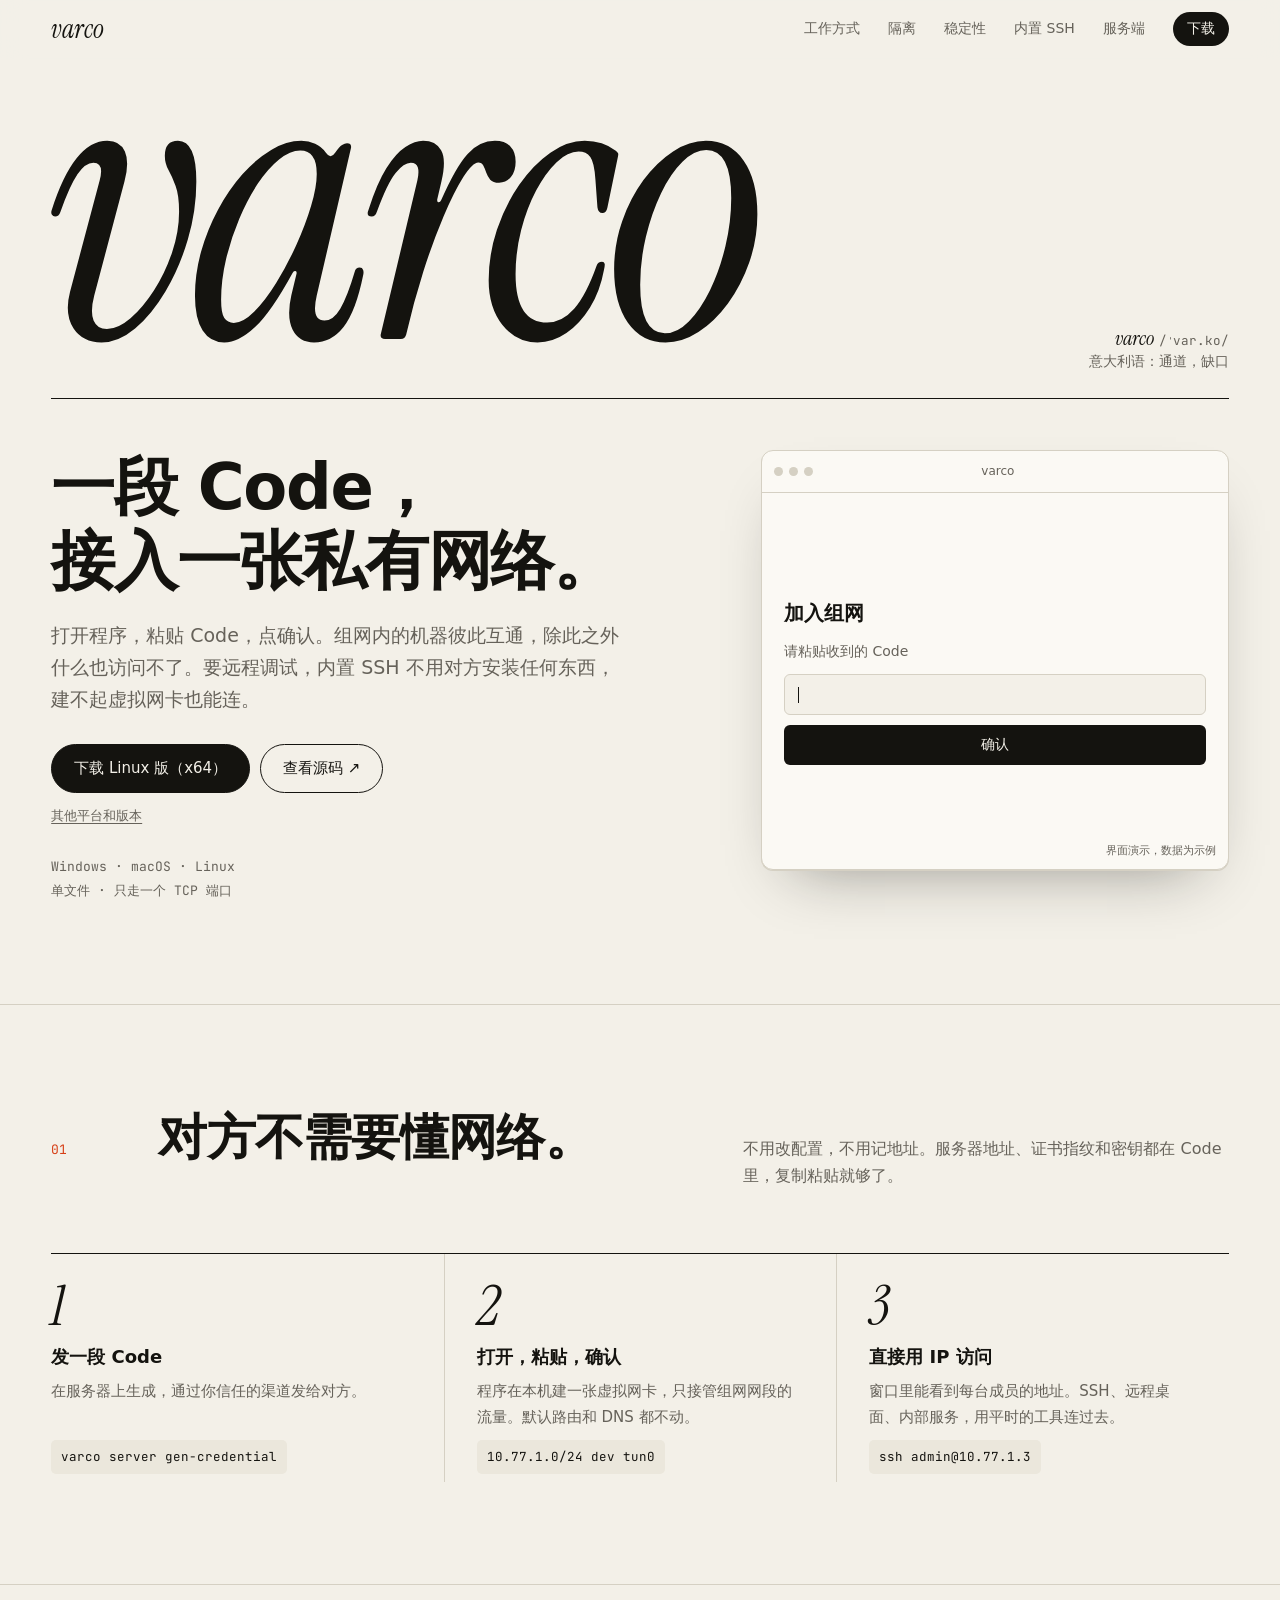
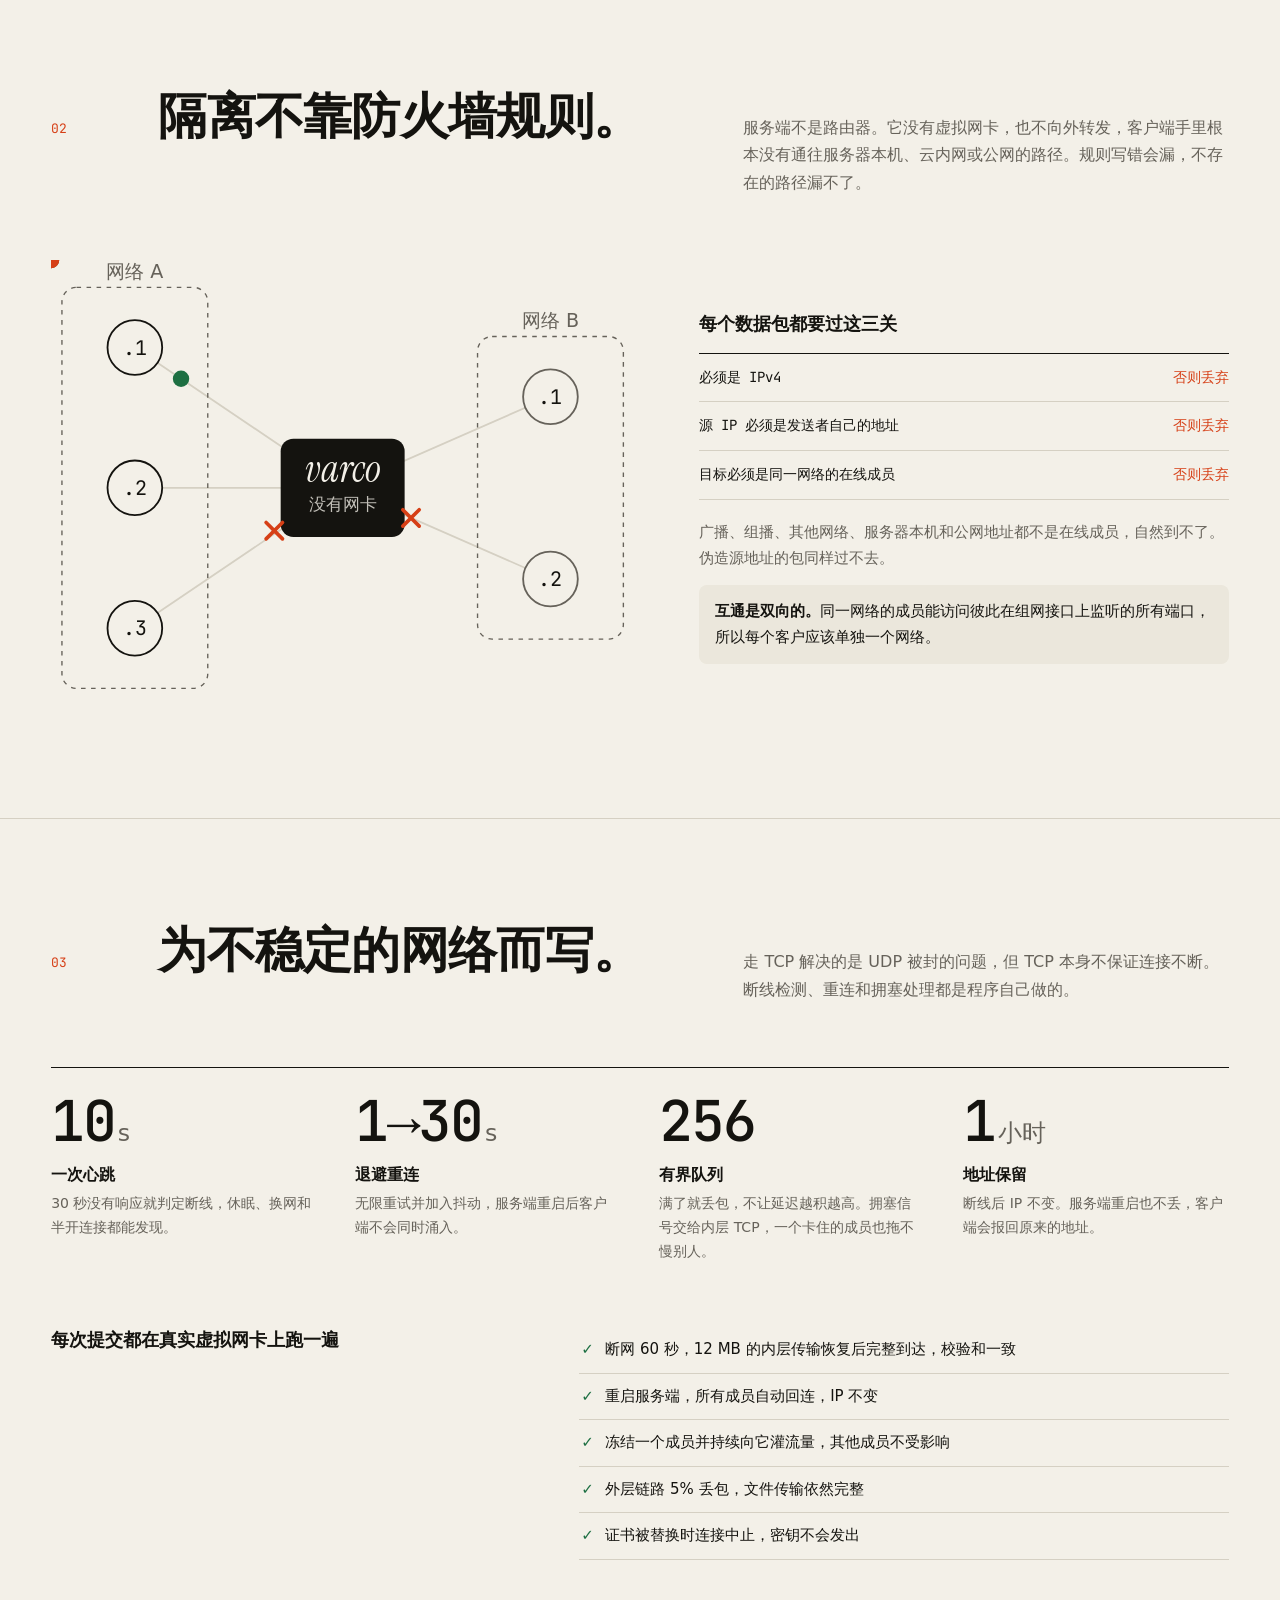
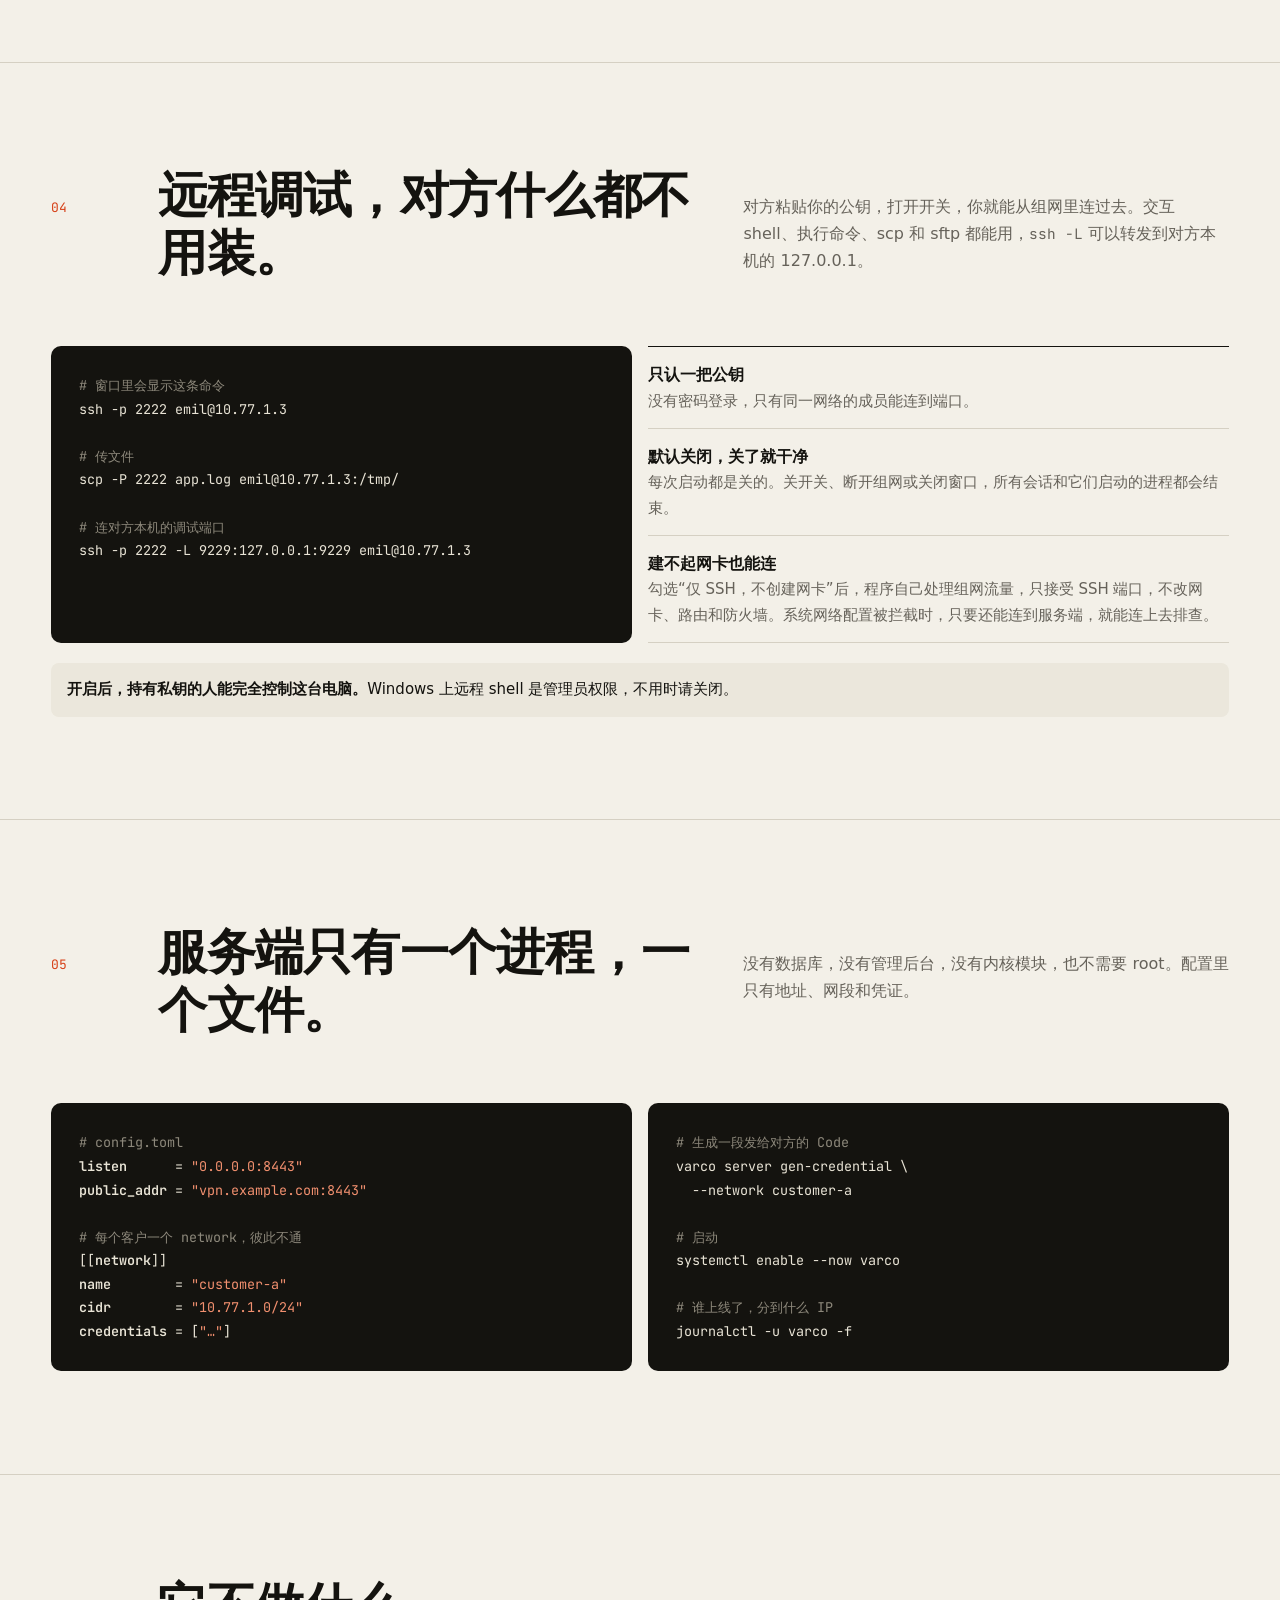
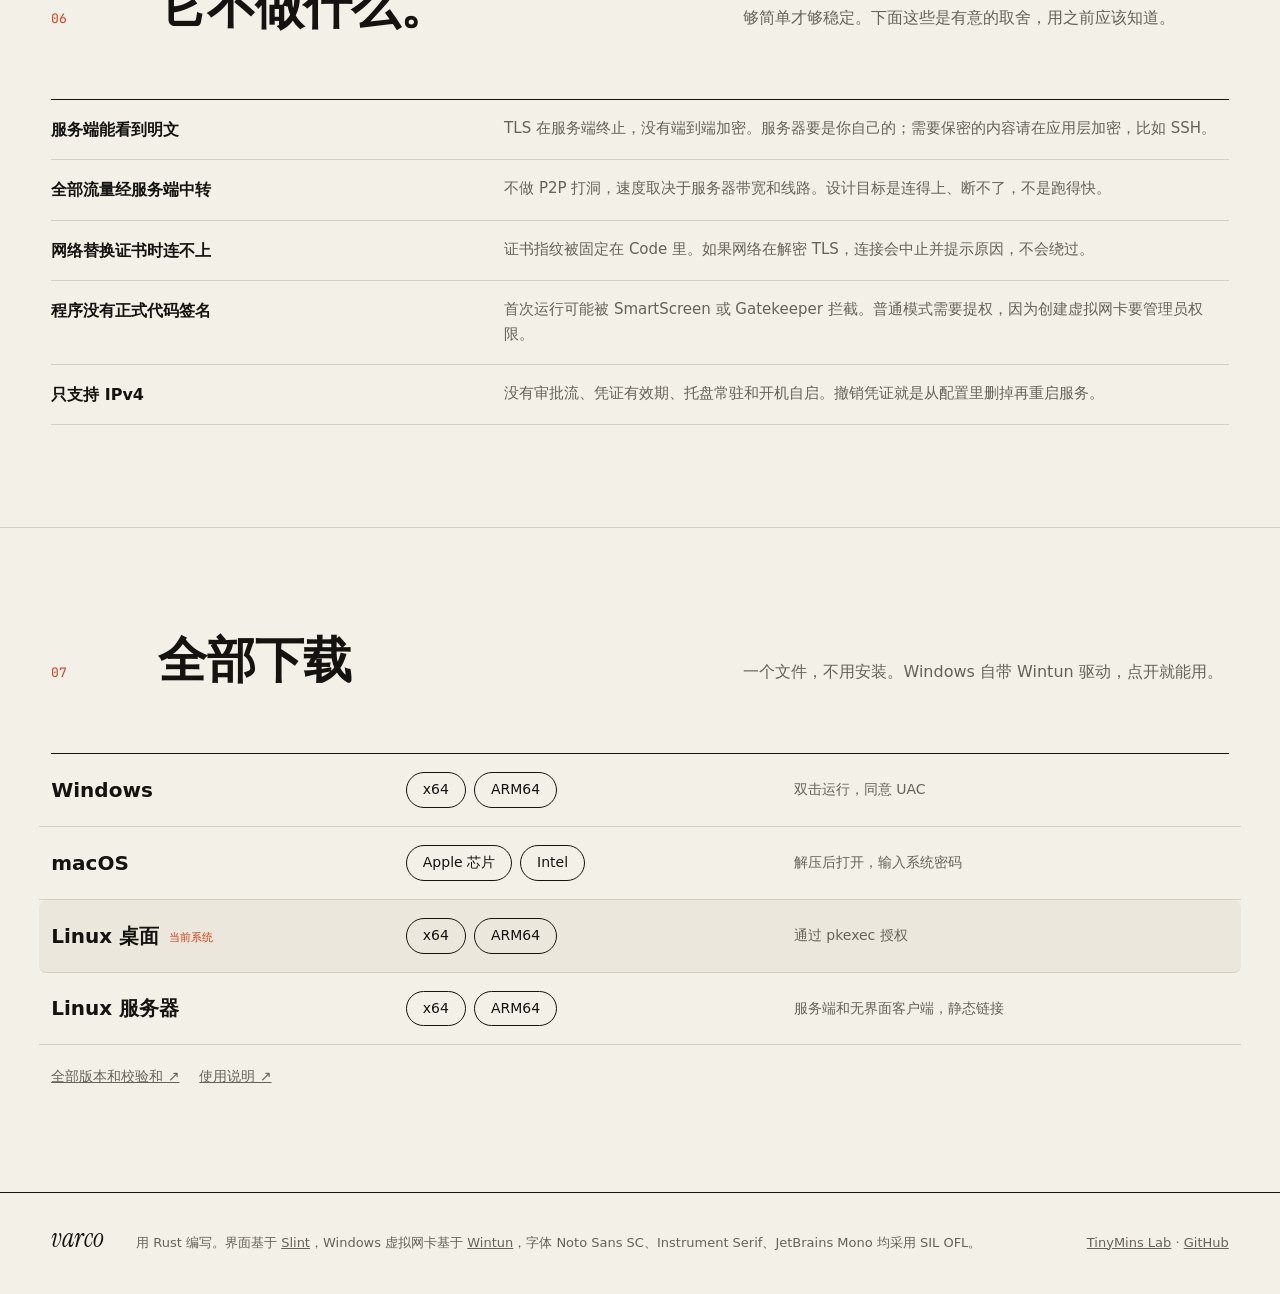
==== site/index.html @ 8c8bec5b "Download the right build directly from the website Download buttons now fetch the build for the visi" ====
<!doctype html>
<html lang="zh-CN">
<head>
<meta charset="utf-8">
<meta name="viewport" content="width=device-width, initial-scale=1">
<title>varco — 一段 Code，接入一张私有网络</title>
<meta name="description" content="跨平台 TCP 组网工具。打开程序，粘贴 Code，点确认。组网内的机器彼此互通，除此之外什么也访问不了。内置 SSH 远程调试，建不起虚拟网卡也能连。">
<link rel="canonical" href="https://lab.vmins.com/varco/">
<meta name="theme-color" content="#f3f0e8" media="(prefers-color-scheme: light)">
<meta name="theme-color" content="#11100d" media="(prefers-color-scheme: dark)">
<meta property="og:type" content="website">
<meta property="og:site_name" content="varco">
<meta property="og:title" content="varco — 一段 Code，接入一张私有网络">
<meta property="og:description" content="跨平台 TCP 组网工具。组网内的机器彼此互通，除此之外什么也访问不了。内置 SSH 远程调试，建不起虚拟网卡也能连。">
<meta property="og:url" content="https://lab.vmins.com/varco/">
<meta property="og:image" content="https://lab.vmins.com/varco/og.png">
<meta name="twitter:card" content="summary_large_image">
<link rel="icon" href="favicon.svg" type="image/svg+xml">
<link rel="preload" href="fonts/InstrumentSerif-Italic.woff2" as="font" type="font/woff2" crossorigin>
<link rel="stylesheet" href="styles.css">
</head>
<body>
<a class="skip" href="#main">跳到正文</a>

<header class="bar">
  <a class="mark" href="#top" aria-label="varco 首页">varco</a>
  <nav aria-label="页面导航">
    <a href="#how">工作方式</a>
    <a href="#isolation">隔离</a>
    <a href="#stability">稳定性</a>
    <a href="#ssh">内置 SSH</a>
    <a href="#server">服务端</a>
    <a class="nav-cta" data-direct-download data-short href="#download">下载</a>
  </nav>
</header>

<main id="main">
<section class="hero" id="top">
  <div class="hero-word" aria-hidden="true">
    <span class="word">varco</span>
    <p class="gloss"><i>varco</i> <span class="mono">/ˈvar.ko/</span><br>意大利语：通道，缺口</p>
  </div>
  <div class="hero-grid">
    <div class="hero-copy">
      <h1>一段 Code，<br>接入一张私有网络。</h1>
      <p class="lede">打开程序，粘贴 Code，点确认。组网内的机器彼此互通，除此之外什么也访问不了。要远程调试，内置 SSH 不用对方安装任何东西，建不起虚拟网卡也能连。</p>
      <div class="actions">
        <a class="btn primary" data-direct-download href="#download">选择版本下载</a>
        <a class="btn" href="https://github.com/tinymins/varco">查看源码 ↗</a>
      </div>
      <p class="other-versions"><a href="#download">其他平台和版本</a></p>
      <p class="facts mono">Windows · macOS · Linux<br>单文件 · 只走一个 TCP 端口</p>
    </div>

    <figure class="window" id="demo" aria-label="varco 客户端加入组网的演示">
      <div class="titlebar" aria-hidden="true"><i></i><i></i><i></i><span>varco</span></div>
      <div class="pane" data-pane="entry" aria-hidden="true">
        <strong class="pane-title">加入组网</strong>
        <span class="pane-sub">请粘贴收到的 Code</span>
        <div class="field mono"><span id="demo-code"></span><b class="caret"></b></div>
        <div class="fake-btn" id="demo-confirm">确认</div>
      </div>
      <div class="pane" data-pane="joined" hidden aria-hidden="true">
        <strong class="status"><b class="dot"></b>已连接</strong>
        <dl>
          <dt>网络</dt><dd>customer-a</dd>
          <dt>本机 IP</dt><dd class="strong mono">10.77.1.3</dd>
          <dt>网段</dt><dd class="mono">10.77.1.0/24</dd>
          <dt>延迟</dt><dd class="mono" id="demo-rtt">38 ms</dd>
          <dt>上行</dt><dd class="mono" id="demo-up">0 KB</dd>
          <dt>下行</dt><dd class="mono" id="demo-down">0 KB</dd>
        </dl>
        <div class="members">
          <span>在线成员</span>
          <p class="mono">10.77.1.1 <em>admin-mac</em></p>
          <p class="mono">10.77.1.2 <em>build-server</em></p>
          <p class="mono">10.77.1.3 <em>本机</em></p>
        </div>
      </div>
      <figcaption>界面演示，数据为示例</figcaption>
    </figure>
  </div>
</section>

<section class="how" id="how">
  <header class="sec-head">
    <span class="idx mono">01</span>
    <h2>对方不需要懂网络。</h2>
    <p>不用改配置，不用记地址。服务器地址、证书指纹和密钥都在 Code 里，复制粘贴就够了。</p>
  </header>
  <ol class="steps">
    <li>
      <span class="num">1</span>
      <h3>发一段 Code</h3>
      <p>在服务器上生成，通过你信任的渠道发给对方。</p>
      <code class="mono">varco server gen-credential</code>
    </li>
    <li>
      <span class="num">2</span>
      <h3>打开，粘贴，确认</h3>
      <p>程序在本机建一张虚拟网卡，只接管组网网段的流量。默认路由和 DNS 都不动。</p>
      <code class="mono">10.77.1.0/24 dev tun0</code>
    </li>
    <li>
      <span class="num">3</span>
      <h3>直接用 IP 访问</h3>
      <p>窗口里能看到每台成员的地址。SSH、远程桌面、内部服务，用平时的工具连过去。</p>
      <code class="mono">ssh admin@10.77.1.3</code>
    </li>
  </ol>
</section>

<section class="iso" id="isolation">
  <header class="sec-head">
    <span class="idx mono">02</span>
    <h2>隔离不靠防火墙规则。</h2>
    <p>服务端不是路由器。它没有虚拟网卡，也不向外转发，客户端手里根本没有通往服务器本机、云内网或公网的路径。规则写错会漏，不存在的路径漏不了。</p>
  </header>
  <div class="iso-grid">
    <svg id="relay-svg" viewBox="0 0 640 500" role="img" aria-labelledby="relay-title relay-desc">
      <title id="relay-title">转发示意图</title>
      <desc id="relay-desc">网络 A 的成员之间的数据包经服务端到达对方。发往网络 B、服务器本机或公网的数据包在服务端被丢弃。</desc>
      <g class="links">
        <path id="p-a1" d="M92 96 L320 250"/>
        <path id="p-a2" d="M92 250 L320 250"/>
        <path id="p-a3" d="M92 404 L320 250"/>
        <path id="p-b1" d="M548 150 L320 250"/>
        <path id="p-b2" d="M548 350 L320 250"/>
      </g>
      <g class="zones">
        <rect x="12" y="30" width="160" height="440" rx="16"/>
        <rect x="468" y="84" width="160" height="332" rx="16"/>
        <text x="92" y="20" text-anchor="middle">网络 A</text>
        <text x="548" y="74" text-anchor="middle">网络 B</text>
      </g>
      <g class="node a"><circle cx="92" cy="96" r="30"/><text x="92" y="104" text-anchor="middle">.1</text></g>
      <g class="node a"><circle cx="92" cy="250" r="30"/><text x="92" y="258" text-anchor="middle">.2</text></g>
      <g class="node a"><circle cx="92" cy="404" r="30"/><text x="92" y="412" text-anchor="middle">.3</text></g>
      <g class="node b"><circle cx="548" cy="150" r="30"/><text x="548" y="158" text-anchor="middle">.1</text></g>
      <g class="node b"><circle cx="548" cy="350" r="30"/><text x="548" y="358" text-anchor="middle">.2</text></g>
      <g class="hub"><rect x="252" y="196" width="136" height="108" rx="14"/><text x="320" y="244" text-anchor="middle">varco</text><text class="small" x="320" y="274" text-anchor="middle">没有网卡</text></g>

      <circle class="pkt ok" r="9"><animateMotion dur="5s" repeatCount="indefinite" keyPoints="0;0.5;1;1" keyTimes="0;0.3;0.6;1" calcMode="linear" path="M92 96 L320 250 L92 404"/></circle>
      <circle class="pkt ok" r="9"><animateMotion dur="5s" begin="2.5s" repeatCount="indefinite" keyPoints="0;0.5;1;1" keyTimes="0;0.3;0.6;1" calcMode="linear" path="M92 250 L320 250 L92 96"/></circle>
      <circle class="pkt no" r="9"><animateMotion dur="4s" begin="1s" repeatCount="indefinite" keyPoints="0;1;1" keyTimes="0;0.45;1" calcMode="linear" path="M92 404 L244 300"/><animate attributeName="opacity" dur="4s" begin="1s" repeatCount="indefinite" values="1;1;0;0" keyTimes="0;0.45;0.5;1"/></circle>
      <circle class="pkt no" r="9"><animateMotion dur="4s" begin="3s" repeatCount="indefinite" keyPoints="0;1;1" keyTimes="0;0.45;1" calcMode="linear" path="M548 350 L396 284"/><animate attributeName="opacity" dur="4s" begin="3s" repeatCount="indefinite" values="1;1;0;0" keyTimes="0;0.45;0.5;1"/></circle>
      <g class="stop"><path d="M236 288 l18 18 m0 -18 l-18 18"/><path d="M386 274 l18 18 m0 -18 l-18 18"/></g>
    </svg>
    <div class="rules">
      <h3>每个数据包都要过这三关</h3>
      <ol class="mono">
        <li><span>必须是 IPv4</span><b>否则丢弃</b></li>
        <li><span>源 IP 必须是发送者自己的地址</span><b>否则丢弃</b></li>
        <li><span>目标必须是同一网络的在线成员</span><b>否则丢弃</b></li>
      </ol>
      <p>广播、组播、其他网络、服务器本机和公网地址都不是在线成员，自然到不了。伪造源地址的包同样过不去。</p>
      <p class="note"><strong>互通是双向的。</strong>同一网络的成员能访问彼此在组网接口上监听的所有端口，所以每个客户应该单独一个网络。</p>
    </div>
  </div>
</section>

<section class="sta" id="stability">
  <header class="sec-head">
    <span class="idx mono">03</span>
    <h2>为不稳定的网络而写。</h2>
    <p>走 TCP 解决的是 UDP 被封的问题，但 TCP 本身不保证连接不断。断线检测、重连和拥塞处理都是程序自己做的。</p>
  </header>
  <div class="metrics">
    <div><strong class="mono">10<small>s</small></strong><span>一次心跳</span><p>30 秒没有响应就判定断线，休眠、换网和半开连接都能发现。</p></div>
    <div><strong class="mono">1→30<small>s</small></strong><span>退避重连</span><p>无限重试并加入抖动，服务端重启后客户端不会同时涌入。</p></div>
    <div><strong class="mono">256</strong><span>有界队列</span><p>满了就丢包，不让延迟越积越高。拥塞信号交给内层 TCP，一个卡住的成员也拖不慢别人。</p></div>
    <div><strong class="mono">1<small>小时</small></strong><span>地址保留</span><p>断线后 IP 不变。服务端重启也不丢，客户端会报回原来的地址。</p></div>
  </div>
  <div class="proof">
    <h3>每次提交都在真实虚拟网卡上跑一遍</h3>
    <ul>
      <li>断网 60 秒，12 MB 的内层传输恢复后完整到达，校验和一致</li>
      <li>重启服务端，所有成员自动回连，IP 不变</li>
      <li>冻结一个成员并持续向它灌流量，其他成员不受影响</li>
      <li>外层链路 5% 丢包，文件传输依然完整</li>
      <li>证书被替换时连接中止，密钥不会发出</li>
    </ul>
  </div>
</section>

<section class="ssh" id="ssh">
  <header class="sec-head">
    <span class="idx mono">04</span>
    <h2>远程调试，对方什么都不用装。</h2>
    <p>对方粘贴你的公钥，打开开关，你就能从组网里连过去。交互 shell、执行命令、scp 和 sftp 都能用，<code class="mono">ssh -L</code> 可以转发到对方本机的 127.0.0.1。</p>
  </header>
  <div class="srv-grid">
<pre class="code mono" tabindex="0" aria-label="连接内置 SSH 的示例"><span class="c"># 窗口里会显示这条命令</span>
ssh -p 2222 emil@10.77.1.3

<span class="c"># 传文件</span>
scp -P 2222 app.log emil@10.77.1.3:/tmp/

<span class="c"># 连对方本机的调试端口</span>
ssh -p 2222 -L 9229:127.0.0.1:9229 emil@10.77.1.3</pre>
    <dl class="ssh-points">
      <dt>只认一把公钥</dt>
      <dd>没有密码登录，只有同一网络的成员能连到端口。</dd>
      <dt>默认关闭，关了就干净</dt>
      <dd>每次启动都是关的。关开关、断开组网或关闭窗口，所有会话和它们启动的进程都会结束。</dd>
      <dt>建不起网卡也能连</dt>
      <dd>勾选“仅 SSH，不创建网卡”后，程序自己处理组网流量，只接受 SSH 端口，不改网卡、路由和防火墙。系统网络配置被拦截时，只要还能连到服务端，就能连上去排查。</dd>
    </dl>
  </div>
  <p class="note ssh-note"><strong>开启后，持有私钥的人能完全控制这台电脑。</strong>Windows 上远程 shell 是管理员权限，不用时请关闭。</p>
</section>

<section class="srv" id="server">
  <header class="sec-head">
    <span class="idx mono">05</span>
    <h2>服务端只有一个进程，一个文件。</h2>
    <p>没有数据库，没有管理后台，没有内核模块，也不需要 root。配置里只有地址、网段和凭证。</p>
  </header>
  <div class="srv-grid">
<pre class="code mono" tabindex="0" aria-label="服务端配置示例"><span class="c"># config.toml</span>
<span class="k">listen</span>      = <span class="s">"0.0.0.0:8443"</span>
<span class="k">public_addr</span> = <span class="s">"vpn.example.com:8443"</span>

<span class="c"># 每个客户一个 network，彼此不通</span>
[[<span class="k">network</span>]]
<span class="k">name</span>        = <span class="s">"customer-a"</span>
<span class="k">cidr</span>        = <span class="s">"10.77.1.0/24"</span>
<span class="k">credentials</span> = [<span class="s">"…"</span>]</pre>
<pre class="code mono" tabindex="0" aria-label="服务端操作示例"><span class="c"># 生成一段发给对方的 Code</span>
varco server gen-credential \
  --network customer-a

<span class="c"># 启动</span>
systemctl enable --now varco

<span class="c"># 谁上线了，分到什么 IP</span>
journalctl -u varco -f</pre>
  </div>
</section>

<section class="honest" id="limits">
  <header class="sec-head">
    <span class="idx mono">06</span>
    <h2>它不做什么。</h2>
    <p>够简单才够稳定。下面这些是有意的取舍，用之前应该知道。</p>
  </header>
  <dl class="limits">
    <dt>服务端能看到明文</dt>
    <dd>TLS 在服务端终止，没有端到端加密。服务器要是你自己的；需要保密的内容请在应用层加密，比如 SSH。</dd>
    <dt>全部流量经服务端中转</dt>
    <dd>不做 P2P 打洞，速度取决于服务器带宽和线路。设计目标是连得上、断不了，不是跑得快。</dd>
    <dt>网络替换证书时连不上</dt>
    <dd>证书指纹被固定在 Code 里。如果网络在解密 TLS，连接会中止并提示原因，不会绕过。</dd>
    <dt>程序没有正式代码签名</dt>
    <dd>首次运行可能被 SmartScreen 或 Gatekeeper 拦截。普通模式需要提权，因为创建虚拟网卡要管理员权限。</dd>
    <dt>只支持 IPv4</dt>
    <dd>没有审批流、凭证有效期、托盘常驻和开机自启。撤销凭证就是从配置里删掉再重启服务。</dd>
  </dl>
</section>

<section class="dl" id="download">
  <header class="sec-head">
    <span class="idx mono">07</span>
    <h2>全部下载</h2>
    <p>一个文件，不用安装。Windows 自带 Wintun 驱动，点开就能用。</p>
  </header>
  <div class="dl-table" id="dl-table">
    <div class="dl-row" data-os="windows"><strong>Windows</strong><span class="dl-links"><a href="https://github.com/tinymins/varco/releases/latest/download/varco-windows-x64.exe">x64</a><a href="https://github.com/tinymins/varco/releases/latest/download/varco-windows-arm64.exe">ARM64</a></span><em>双击运行，同意 UAC</em></div>
    <div class="dl-row" data-os="macos"><strong>macOS</strong><span class="dl-links"><a href="https://github.com/tinymins/varco/releases/latest/download/varco-macos-arm64.zip">Apple 芯片</a><a href="https://github.com/tinymins/varco/releases/latest/download/varco-macos-x64.zip">Intel</a></span><em>解压后打开，输入系统密码</em></div>
    <div class="dl-row" data-os="linux"><strong>Linux 桌面</strong><span class="dl-links"><a href="https://github.com/tinymins/varco/releases/latest/download/varco-linux-gui-x64">x64</a><a href="https://github.com/tinymins/varco/releases/latest/download/varco-linux-gui-arm64">ARM64</a></span><em>通过 pkexec 授权</em></div>
    <div class="dl-row" data-os="server"><strong>Linux 服务器</strong><span class="dl-links"><a href="https://github.com/tinymins/varco/releases/latest/download/varco-linux-x64">x64</a><a href="https://github.com/tinymins/varco/releases/latest/download/varco-linux-arm64">ARM64</a></span><em>服务端和无界面客户端，静态链接</em></div>
  </div>
  <p class="dl-more"><a href="https://github.com/tinymins/varco/releases">全部版本和校验和 ↗</a><a href="https://github.com/tinymins/varco#readme">使用说明 ↗</a></p>
</section>
</main>

<footer class="foot">
  <span class="word-small">varco</span>
  <p>用 Rust 编写。界面基于 <a href="https://slint.dev">Slint</a>，Windows 虚拟网卡基于 <a href="https://www.wintun.net">Wintun</a>，字体 Noto Sans SC、Instrument Serif、JetBrains Mono 均采用 SIL OFL。</p>
  <p><a href="/">TinyMins Lab</a> · <a href="https://github.com/tinymins/varco">GitHub</a></p>
</footer>
<script src="app.js"></script>
</body>
</html>
---- site/styles.css ----
@font-face { font-family: "Instrument Serif"; src: url("fonts/InstrumentSerif-Italic.woff2") format("woff2"); font-style: italic; font-display: swap; }
@font-face { font-family: "JetBrains Mono"; src: url("fonts/JetBrainsMono.woff2") format("woff2"); font-weight: 100 800; font-display: swap; }

:root {
  --paper: #f3f0e8; --paper-2: #ebe7dc; --ink: #14130f; --muted: #66625a; --line: #d5d0c3;
  --signal: #d63f16; --ok: #1d6f42; --card: #fbf9f4; --code-bg: #14130f; --code-fg: #e9e4d6; --code-c: #8d887b; --code-k: #e9e4d6; --code-s: #f2906f;
  --sans: "PingFang SC", "Hiragino Sans GB", "Noto Sans SC", "Microsoft YaHei", system-ui, sans-serif;
  --mono: "JetBrains Mono", ui-monospace, "SF Mono", Menlo, Consolas, "PingFang SC", "Microsoft YaHei", monospace;
  --serif: "Instrument Serif", "Times New Roman", serif;
  --gutter: clamp(16px, 4vw, 56px);
  color-scheme: light dark;
}
@media (prefers-color-scheme: dark) {
  :root { --paper: #11100d; --paper-2: #1a1915; --ink: #efeadd; --muted: #9c978a; --line: #2f2d27; --signal: #ff6b3f; --ok: #5fc98d; --card: #1a1915; --code-bg: #1a1915; --code-c: #7f7b6f; --code-k: #efeadd; }
}

* { box-sizing: border-box; }
html { scroll-behavior: smooth; scroll-padding-top: 72px; -webkit-text-size-adjust: 100%; }
body { margin: 0; background: var(--paper); color: var(--ink); font: 400 16px/1.7 var(--sans); -webkit-font-smoothing: antialiased; overflow-x: hidden; }
a { color: inherit; }
h1, h2, h3, p, ol, ul, dl, dd, figure, pre { margin: 0; padding: 0; }
ol, ul { list-style: none; }
.mono { font-family: var(--mono); font-feature-settings: "calt" 0; }
:focus-visible { outline: 2px solid var(--signal); outline-offset: 3px; border-radius: 3px; }
.skip { position: absolute; left: -999px; top: 8px; background: var(--ink); color: var(--paper); padding: 8px 12px; z-index: 20; }
.skip:focus { left: 8px; }

.bar { position: sticky; top: 0; z-index: 10; display: flex; align-items: center; justify-content: space-between; gap: 16px; padding: 12px var(--gutter); background: color-mix(in srgb, var(--paper) 86%, transparent); backdrop-filter: blur(12px); border-bottom: 1px solid transparent; }
.mark { font: italic 26px/1 var(--serif); text-decoration: none; }
.bar nav { display: flex; align-items: center; gap: clamp(12px, 2.4vw, 28px); font-size: 14px; }
.bar nav a { text-decoration: none; color: var(--muted); transition: color .15s; }
.bar nav a:hover { color: var(--ink); }
.bar nav .nav-cta { color: var(--paper); background: var(--ink); padding: 5px 14px; border-radius: 999px; }
.bar nav .nav-cta:hover { color: var(--paper); opacity: .85; }
@media (max-width: 680px) { .bar nav a:not(.nav-cta) { display: none; } }

.hero { padding: clamp(12px, 3vw, 32px) var(--gutter) clamp(56px, 8vw, 104px); }
.hero-word { position: relative; border-bottom: 1px solid var(--ink); }
.word { display: block; font: italic 400 clamp(112px, 30vw, 520px)/.82 var(--serif); letter-spacing: -.03em; padding-bottom: .08em; margin: -.1em 0 0 -.02em; }
.gloss { position: absolute; right: 0; bottom: clamp(10px, 2vw, 28px); text-align: right; font-size: clamp(12px, 1.2vw, 14px); line-height: 1.5; color: var(--muted); }
@media (max-width: 680px) { .gloss { position: static; text-align: left; padding-bottom: 10px; } }
.gloss i { font: italic 1.4em var(--serif); color: var(--ink); }
.gloss .mono { font-size: .9em; }
.hero-grid { display: grid; grid-template-columns: minmax(0, 1.15fr) minmax(0, .85fr); gap: clamp(32px, 6vw, 88px); padding-top: clamp(28px, 4vw, 56px); align-items: start; }
h1 { font-size: clamp(34px, 5vw, 68px); line-height: 1.16; font-weight: 600; letter-spacing: -.02em; }
.lede { margin-top: 20px; max-width: 30em; font-size: clamp(16px, 1.5vw, 19px); color: var(--muted); }
.actions { display: flex; flex-wrap: wrap; gap: 10px; margin-top: 28px; }
.btn { display: inline-block; padding: 11px 22px; border: 1px solid var(--ink); border-radius: 999px; text-decoration: none; font-weight: 500; font-size: 15px; transition: background .15s, color .15s; }
.btn:hover { background: var(--ink); color: var(--paper); }
.btn.primary { background: var(--ink); color: var(--paper); }
.btn.primary:hover { background: var(--signal); border-color: var(--signal); color: #fff; }
.other-versions { margin-top: 12px; font-size: 13px; color: var(--muted); }
.other-versions a { color: inherit; text-underline-offset: 3px; }
.other-versions a:hover { color: var(--ink); }
.facts { margin-top: 28px; font-size: 13px; line-height: 1.8; color: var(--muted); }

.window { background: var(--card); border: 1px solid var(--line); border-radius: 12px; box-shadow: 0 1px 0 var(--line), 0 28px 60px -32px rgba(20,19,15,.45); overflow: hidden; position: relative; }
.titlebar { display: flex; align-items: center; gap: 6px; padding: 10px 12px; border-bottom: 1px solid var(--line); font-size: 12px; color: var(--muted); }
.titlebar i { width: 9px; height: 9px; border-radius: 50%; background: var(--line); }
.titlebar span { flex: 1; text-align: center; padding-right: 39px; }
.pane { padding: 22px; height: 376px; display: flex; flex-direction: column; animation: fade .35s ease; }
.pane[hidden] { display: none; }
.pane[data-pane="entry"] { justify-content: center; gap: 10px; }
.pane-title { font-size: 20px; font-weight: 600; }
.pane-sub { color: var(--muted); font-size: 14px; }
.field { border: 1px solid var(--line); border-radius: 6px; padding: 9px 12px; font-size: 13px; height: 41px; white-space: nowrap; overflow: hidden; display: flex; align-items: center; background: var(--paper); }
.caret { display: inline-block; width: 1px; height: 16px; background: var(--ink); margin-left: 1px; animation: blink 1s steps(1) infinite; flex: none; }
.fake-btn { background: var(--ink); color: var(--paper); text-align: center; padding: 8px; border-radius: 6px; font-size: 14px; transition: opacity .2s, transform .1s; }
.fake-btn.busy { opacity: .55; }
.fake-btn.press { transform: scale(.98); }
.status { display: flex; align-items: center; gap: 8px; color: var(--ok); font-size: 16px; font-weight: 600; margin-bottom: 12px; }
.dot { width: 9px; height: 9px; border-radius: 50%; background: currentColor; animation: pulse 2s ease-out infinite; }
.pane dl { display: grid; grid-template-columns: 64px 1fr; gap: 3px 10px; font-size: 14px; }
.pane dt { color: var(--muted); }
.pane dd.strong { font-weight: 700; }
.members { margin-top: 12px; padding-top: 10px; border-top: 1px solid var(--line); font-size: 13px; }
.members span { color: var(--muted); }
.members p { line-height: 1.75; }
.members em { font: normal 13px var(--sans); color: var(--muted); margin-left: 8px; }
figcaption { position: absolute; right: 12px; bottom: 8px; font-size: 11px; color: var(--muted); }

section:not(.hero) { padding: clamp(56px, 8vw, 112px) var(--gutter); border-top: 1px solid var(--line); }
.sec-head { display: grid; grid-template-columns: 56px minmax(0, 1.1fr) minmax(0, 1fr); gap: 8px clamp(16px, 4vw, 56px); align-items: baseline; margin-bottom: clamp(32px, 5vw, 64px); }
.idx { font-size: 13px; color: var(--signal); }
h2 { font-size: clamp(28px, 3.8vw, 52px); line-height: 1.2; font-weight: 600; letter-spacing: -.015em; }
.sec-head p { color: var(--muted); font-size: clamp(15px, 1.25vw, 17px); }
h3 { font-size: 18px; font-weight: 600; line-height: 1.4; }
@media (max-width: 860px) {
  .hero-grid { grid-template-columns: 1fr; }
  .sec-head { grid-template-columns: 1fr; }
}

.steps { display: grid; grid-template-columns: repeat(3, minmax(0, 1fr)); border-top: 1px solid var(--ink); }
.steps li { padding: 24px clamp(16px, 2.5vw, 32px) 8px 0; display: flex; flex-direction: column; gap: 10px; }
.steps li + li { border-left: 1px solid var(--line); padding-left: clamp(16px, 2.5vw, 32px); }
.num { font: italic 56px/1 var(--serif); }
.steps p { color: var(--muted); font-size: 15px; flex: 1; }
.steps code { font-size: 12.5px; padding: 6px 10px; background: var(--paper-2); border-radius: 5px; overflow-wrap: anywhere; align-self: flex-start; }
@media (max-width: 760px) {
  .steps { grid-template-columns: 1fr; }
  .steps li { padding: 20px 0; }
  .steps li + li { border-left: 0; padding-left: 0; border-top: 1px solid var(--line); }
}

.iso-grid { display: grid; grid-template-columns: minmax(0, 1.1fr) minmax(0, 1fr); gap: clamp(32px, 5vw, 72px); align-items: center; }
#relay-svg { width: 100%; height: auto; display: block; font-family: var(--sans); }
#relay-svg .links path { stroke: var(--line); stroke-width: 2; fill: none; }
#relay-svg .zones rect { fill: none; stroke: var(--muted); stroke-width: 1.5; stroke-dasharray: 5 6; }
#relay-svg .zones text { fill: var(--muted); font-size: 21px; }
#relay-svg .node circle { fill: var(--paper); stroke: var(--ink); stroke-width: 2; }
#relay-svg .node.b circle { stroke: var(--muted); }
#relay-svg .node text { fill: var(--ink); font: 22px var(--mono); }
#relay-svg .hub rect { fill: var(--ink); }
#relay-svg .hub text { fill: var(--paper); font: italic 42px var(--serif); }
#relay-svg .hub text.small { font: 19px var(--sans); opacity: .78; }
#relay-svg .pkt.ok { fill: var(--ok); }
#relay-svg .pkt.no { fill: var(--signal); }
#relay-svg .stop path { stroke: var(--signal); stroke-width: 4; stroke-linecap: round; fill: none; }
.rules ol { margin: 16px 0 20px; border-top: 1px solid var(--ink); font-size: 14px; }
.rules li { display: flex; justify-content: space-between; gap: 16px; padding: 12px 0; border-bottom: 1px solid var(--line); }
.rules li b { color: var(--signal); font-weight: 500; white-space: nowrap; }
.rules p { color: var(--muted); font-size: 15px; }
.rules .note { margin-top: 14px; padding: 14px 16px; background: var(--paper-2); border-radius: 8px; color: var(--ink); }
@media (max-width: 860px) { .iso-grid { grid-template-columns: 1fr; } }

.metrics { display: grid; grid-template-columns: repeat(4, minmax(0, 1fr)); gap: clamp(20px, 3vw, 40px); border-top: 1px solid var(--ink); padding-top: 24px; }
.metrics strong { display: block; font-size: clamp(36px, 4.4vw, 60px); line-height: 1.05; font-weight: 500; letter-spacing: -.04em; white-space: nowrap; }
.metrics small { font-size: .42em; letter-spacing: 0; margin-left: 3px; color: var(--muted); font-family: var(--sans); }
.metrics span { display: block; margin-top: 10px; font-weight: 600; }
.metrics p { margin-top: 4px; color: var(--muted); font-size: 14px; }
@media (max-width: 860px) { .metrics { grid-template-columns: repeat(2, minmax(0, 1fr)); } }
.proof { margin-top: clamp(36px, 5vw, 64px); display: grid; grid-template-columns: minmax(0, 1fr) minmax(0, 1.4fr); gap: 16px clamp(24px, 5vw, 72px); }
.proof li { padding: 10px 0 10px 26px; border-bottom: 1px solid var(--line); position: relative; font-size: 15px; }
.proof li::before { content: "✓"; position: absolute; left: 2px; color: var(--ok); font-weight: 700; }
@media (max-width: 760px) { .proof { grid-template-columns: 1fr; } }

.srv-grid { display: grid; grid-template-columns: repeat(2, minmax(0, 1fr)); gap: 16px; }
.code { background: var(--code-bg); color: var(--code-fg); padding: clamp(18px, 2.4vw, 28px); border-radius: 10px; font-size: clamp(12.5px, 1.05vw, 14px); line-height: 1.75; overflow-x: auto; }
.code .c { color: var(--code-c); } .code .k { color: var(--code-k); font-weight: 600; } .code .s { color: var(--code-s); }
@media (max-width: 860px) { .srv-grid { grid-template-columns: 1fr; } }

.sec-head code { font-size: .9em; }
.ssh-points { border-top: 1px solid var(--ink); }
.ssh-points dt { padding-top: 14px; font-weight: 600; }
.ssh-points dd { padding-bottom: 14px; border-bottom: 1px solid var(--line); color: var(--muted); font-size: 15px; }
.ssh-note { margin-top: 20px; padding: 14px 16px; background: var(--paper-2); border-radius: 8px; font-size: 15px; }

.limits { display: grid; grid-template-columns: minmax(0, 1fr) minmax(0, 1.6fr); border-top: 1px solid var(--ink); }
.limits dt, .limits dd { padding: 16px 0; border-bottom: 1px solid var(--line); }
.limits dt { font-weight: 600; padding-right: 20px; }
.limits dd { color: var(--muted); font-size: 15px; }
@media (max-width: 680px) {
  .limits { grid-template-columns: 1fr; }
  .limits dt { border-bottom: 0; padding-bottom: 0; }
  .limits dd { padding-top: 4px; }
}

.dl-table { border-top: 1px solid var(--ink); }
.dl-row { display: grid; grid-template-columns: minmax(110px, 1fr) minmax(0, 1.1fr) minmax(0, 1.3fr); gap: 8px 20px; align-items: center; padding: 18px 12px; border-bottom: 1px solid var(--line); transition: background .15s; margin: 0 -12px; }
.dl-row.current { background: var(--paper-2); border-radius: 8px; }
.dl-row.current strong::after { content: "当前系统"; margin-left: 10px; font: 500 11px var(--sans); color: var(--signal); vertical-align: middle; white-space: nowrap; }
.dl-row strong { font-size: clamp(17px, 1.6vw, 20px); font-weight: 600; }
.dl-row em { font-style: normal; color: var(--muted); font-size: 14px; }
.dl-links { display: flex; flex-wrap: wrap; gap: 8px; }
.dl-links a { padding: 5px 16px; border: 1px solid var(--ink); border-radius: 999px; font-size: 14px; text-decoration: none; transition: background .15s, color .15s; }
.dl-links a:hover { background: var(--ink); color: var(--paper); }
.dl-more { display: flex; flex-wrap: wrap; gap: 20px; margin-top: 20px; font-size: 14px; color: var(--muted); }
@media (max-width: 680px) { .dl-row { grid-template-columns: 1fr; } }

.foot { padding: 32px var(--gutter) 40px; border-top: 1px solid var(--ink); display: grid; grid-template-columns: auto minmax(0, 1fr) auto; gap: 8px 32px; align-items: baseline; font-size: 13px; color: var(--muted); }
.word-small { font: italic 26px/1 var(--serif); color: var(--ink); }
@media (max-width: 760px) { .foot { grid-template-columns: 1fr; } }

@keyframes blink { 50% { opacity: 0; } }
@keyframes fade { from { opacity: 0; transform: translateY(4px); } }
@keyframes pulse { 0% { box-shadow: 0 0 0 0 color-mix(in srgb, currentColor 45%, transparent); } 70%, 100% { box-shadow: 0 0 0 8px transparent; } }
@media (prefers-reduced-motion: reduce) {
  html { scroll-behavior: auto; }
  *, *::before, *::after { animation: none !important; transition: none !important; }
}
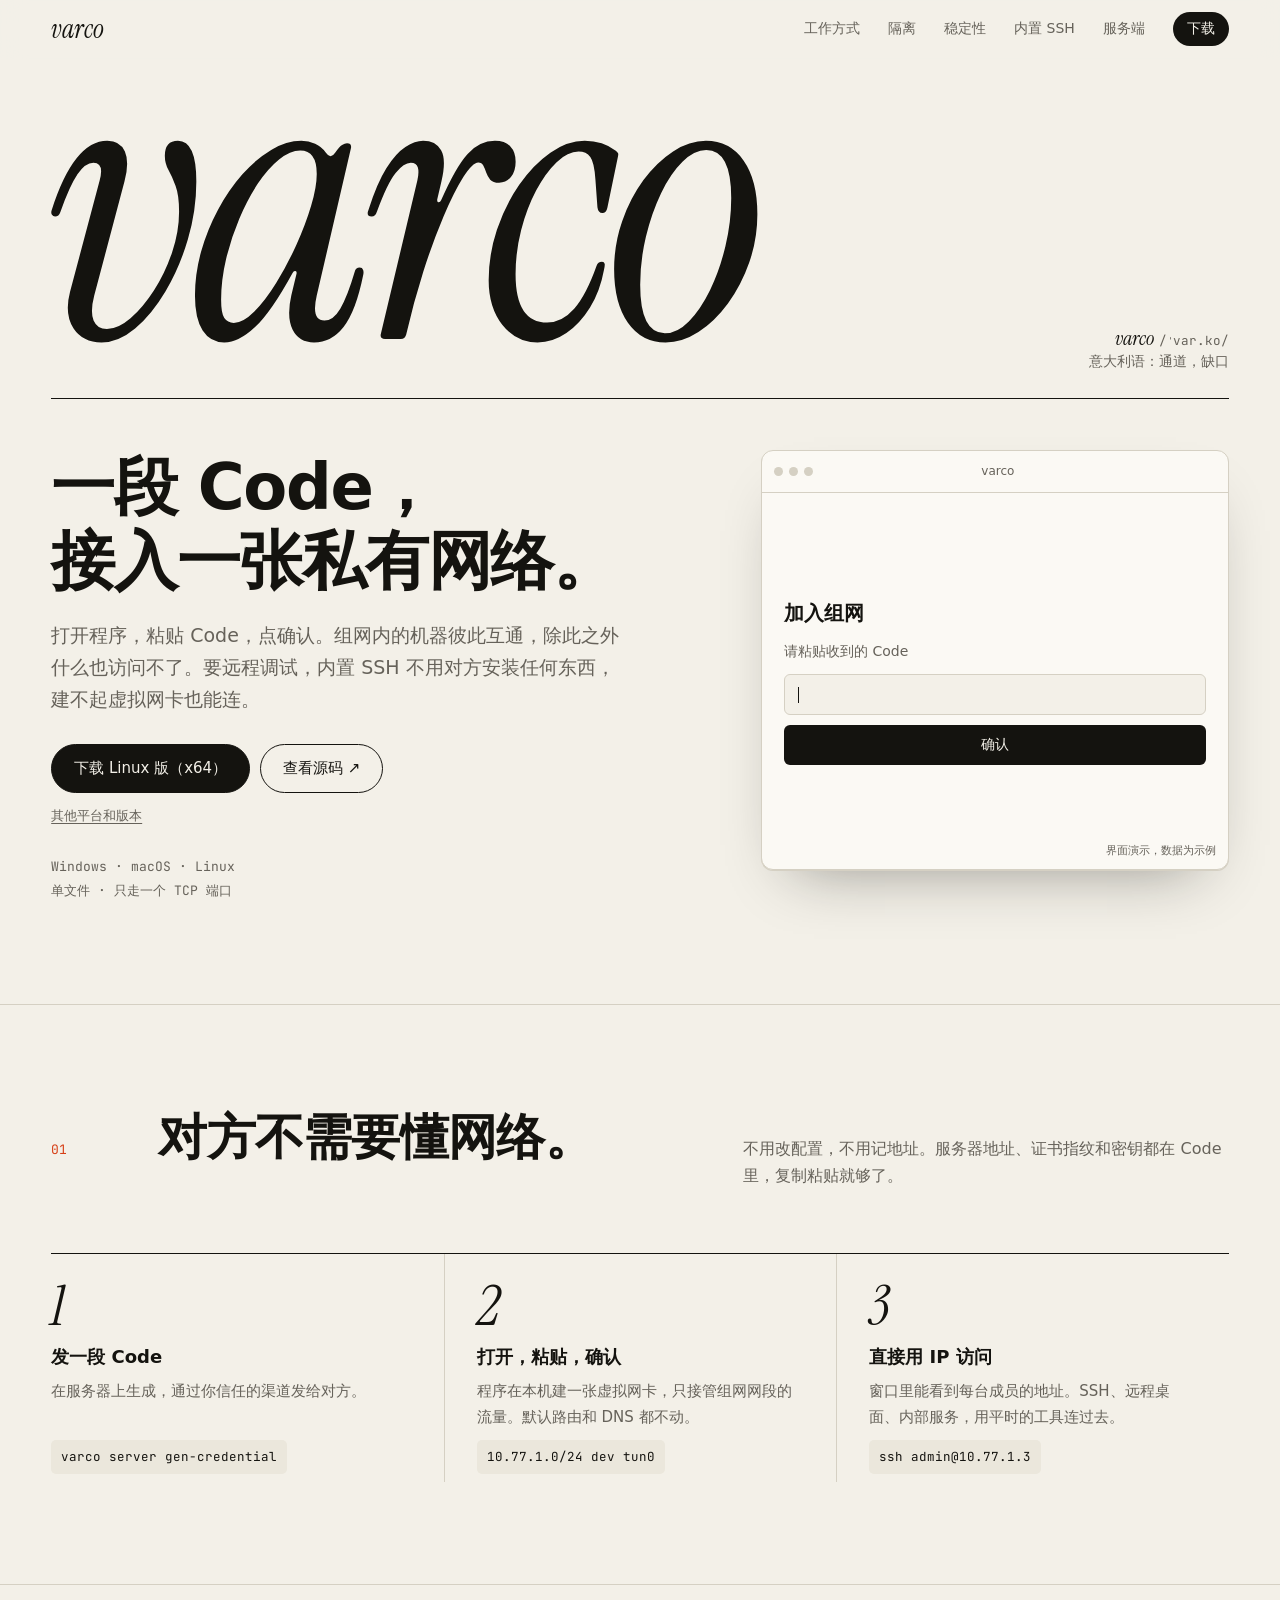
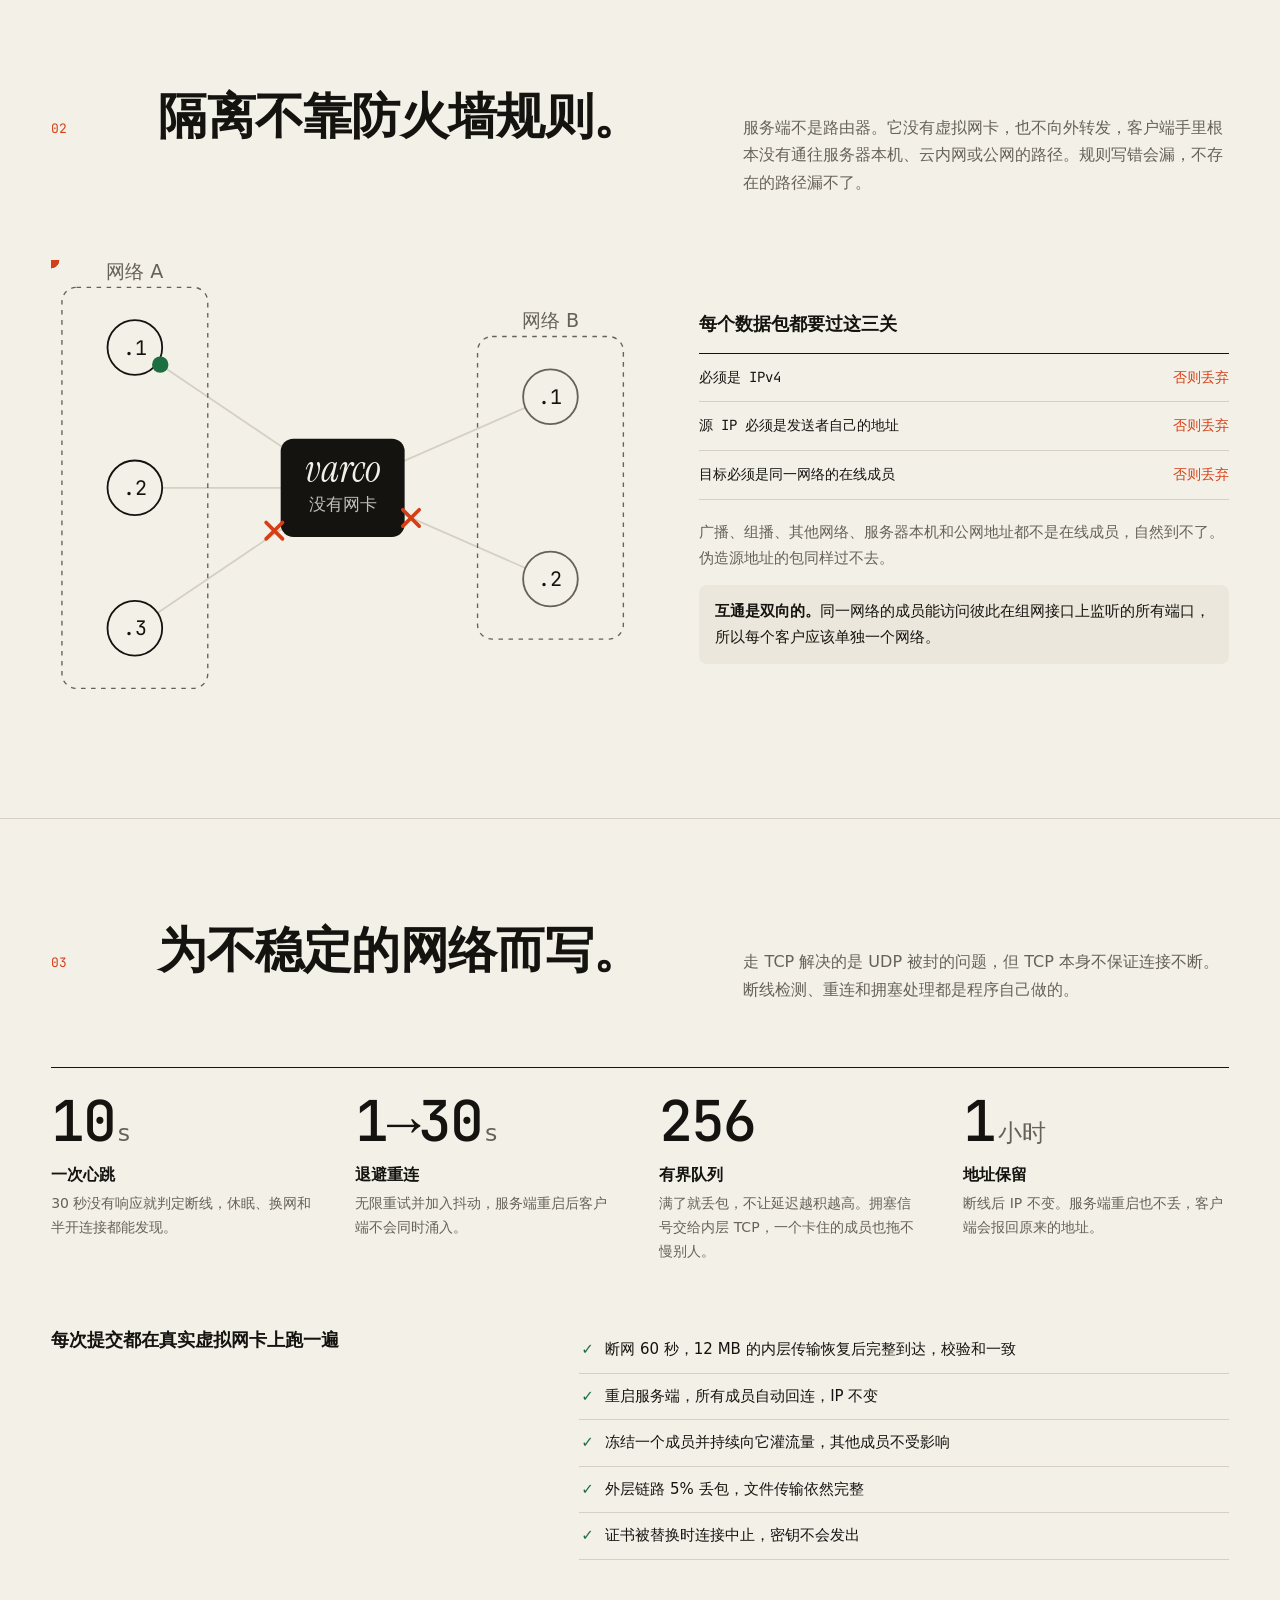
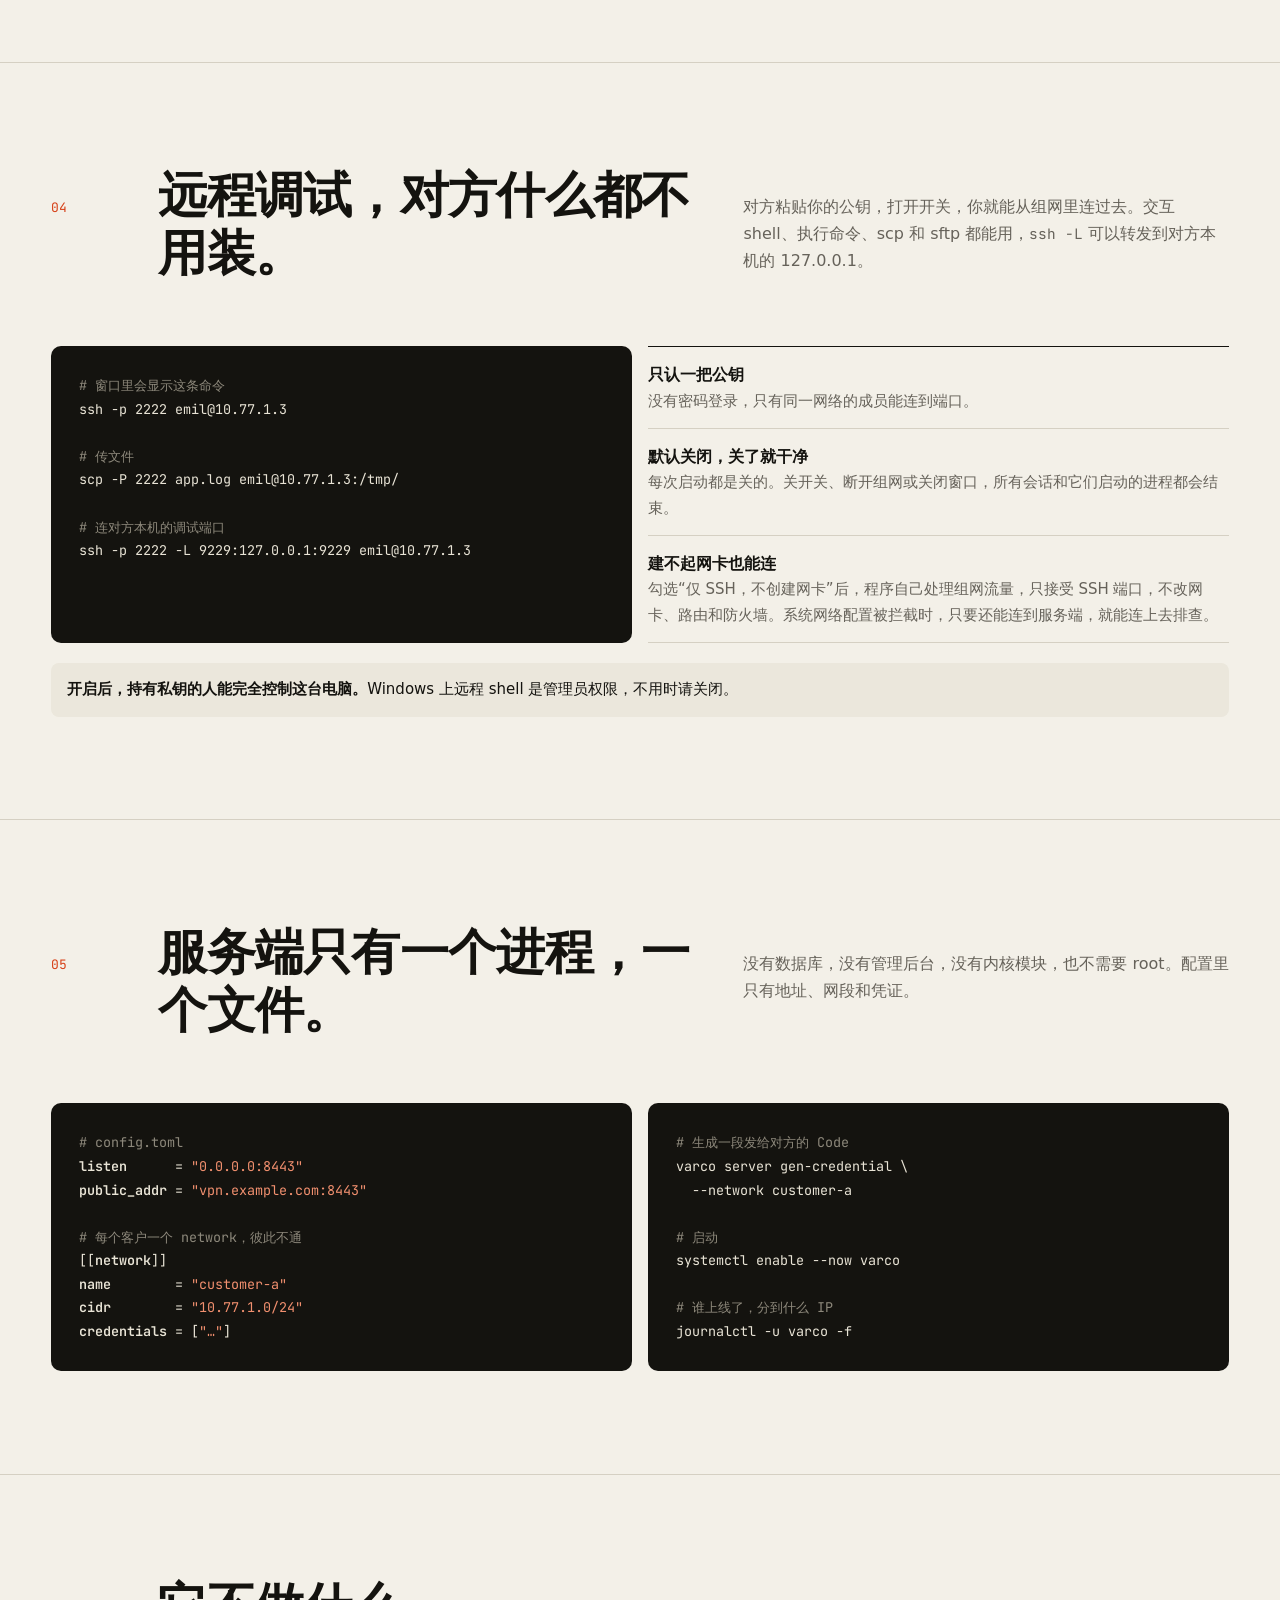
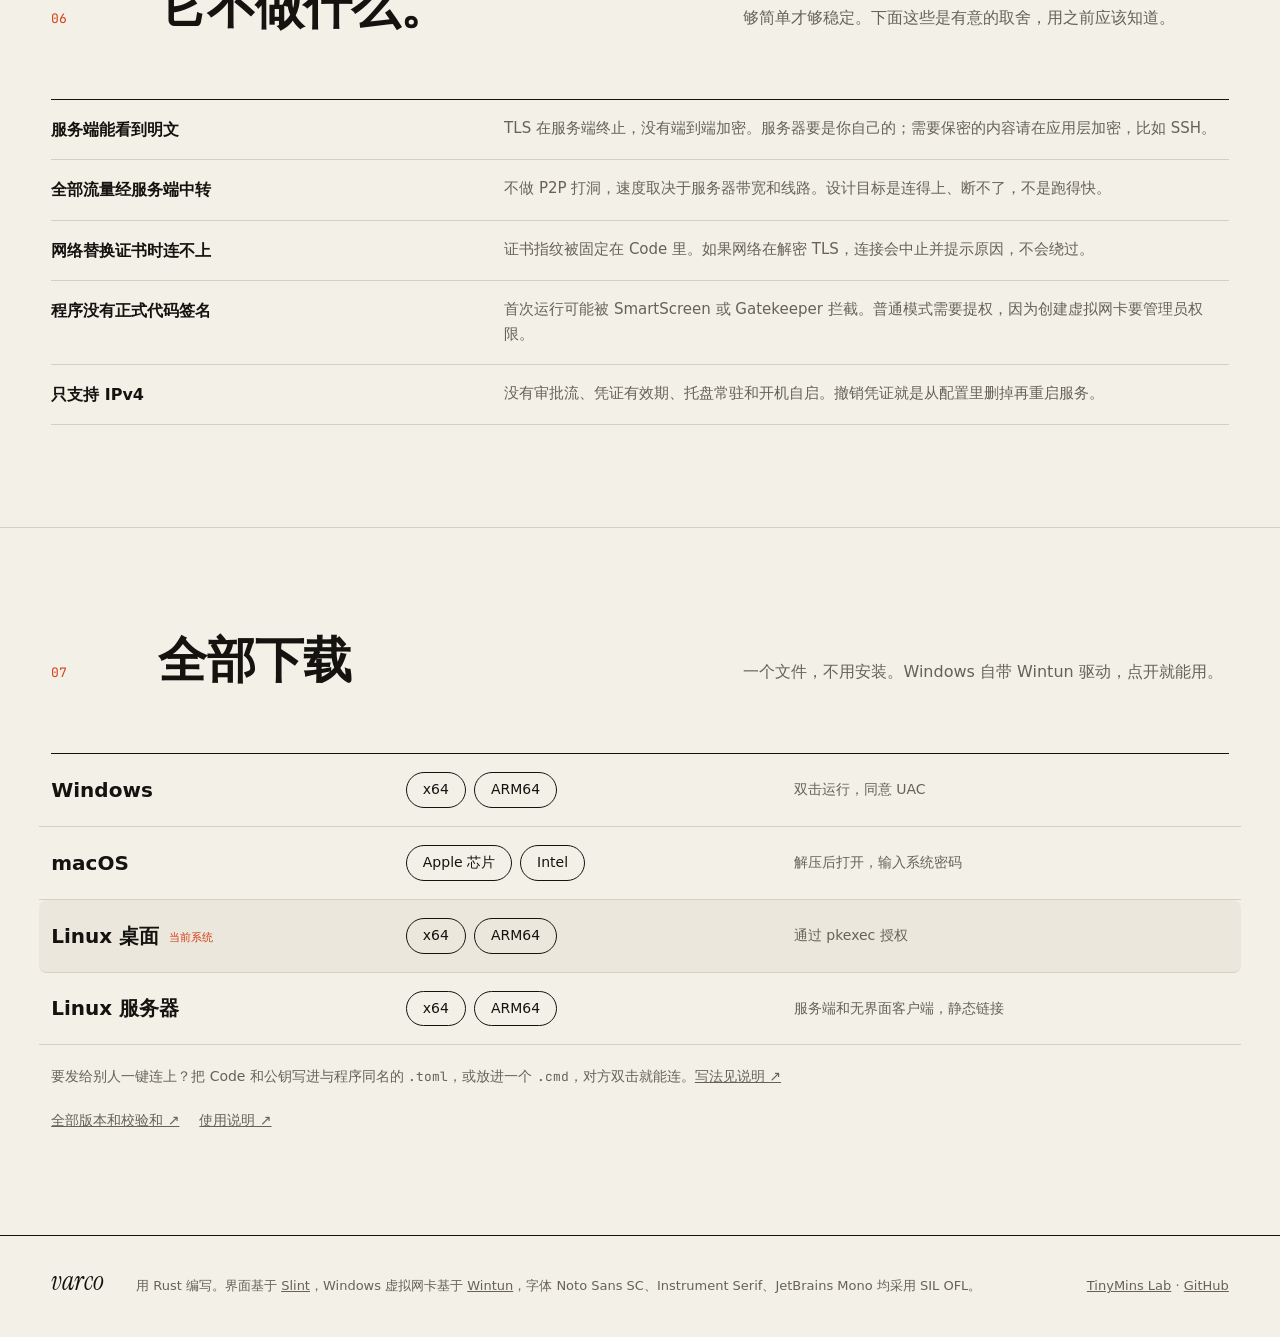
==== commit 5f7a28d0: "Start from a settings file or the command line A package for someone else no longer needs anything p" ====
--- a/site/index.html
+++ b/site/index.html
@@ -270,6 +270,7 @@
     <div class="dl-row" data-os="linux"><strong>Linux 桌面</strong><span class="dl-links"><a href="https://github.com/tinymins/varco/releases/latest/download/varco-linux-gui-x64">x64</a><a href="https://github.com/tinymins/varco/releases/latest/download/varco-linux-gui-arm64">ARM64</a></span><em>通过 pkexec 授权</em></div>
     <div class="dl-row" data-os="server"><strong>Linux 服务器</strong><span class="dl-links"><a href="https://github.com/tinymins/varco/releases/latest/download/varco-linux-x64">x64</a><a href="https://github.com/tinymins/varco/releases/latest/download/varco-linux-arm64">ARM64</a></span><em>服务端和无界面客户端，静态链接</em></div>
   </div>
+  <p class="dl-note">要发给别人一键连上？把 Code 和公钥写进与程序同名的 <code class="mono">.toml</code>，或放进一个 <code class="mono">.cmd</code>，对方双击就能连。<a href="https://github.com/tinymins/varco#一键拉起">写法见说明 ↗</a></p>
   <p class="dl-more"><a href="https://github.com/tinymins/varco/releases">全部版本和校验和 ↗</a><a href="https://github.com/tinymins/varco#readme">使用说明 ↗</a></p>
 </section>
 </main>
--- a/site/styles.css
+++ b/site/styles.css
@@ -164,6 +164,8 @@
 .dl-links { display: flex; flex-wrap: wrap; gap: 8px; }
 .dl-links a { padding: 5px 16px; border: 1px solid var(--ink); border-radius: 999px; font-size: 14px; text-decoration: none; transition: background .15s, color .15s; }
 .dl-links a:hover { background: var(--ink); color: var(--paper); }
+.dl-note { margin-top: 20px; font-size: 14px; color: var(--muted); }
+.dl-note code { font-size: .92em; }
 .dl-more { display: flex; flex-wrap: wrap; gap: 20px; margin-top: 20px; font-size: 14px; color: var(--muted); }
 @media (max-width: 680px) { .dl-row { grid-template-columns: 1fr; } }
 
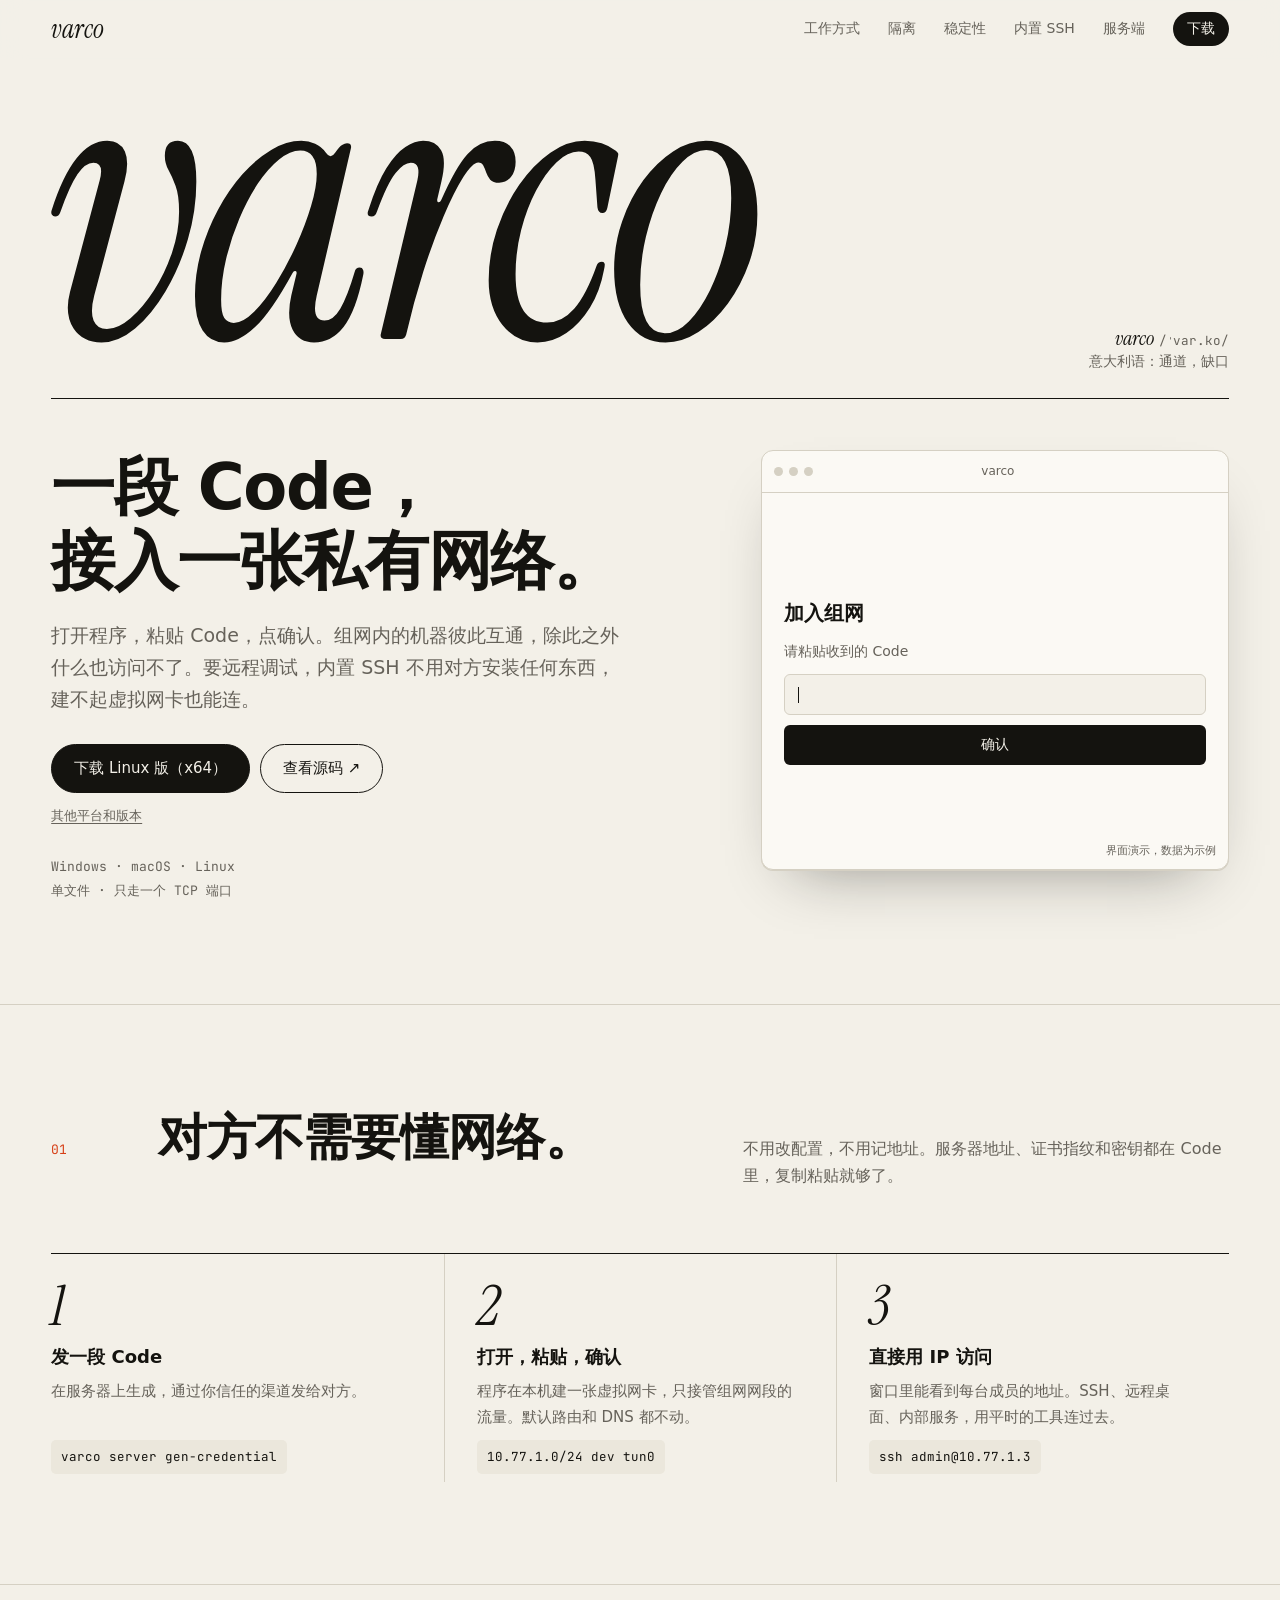
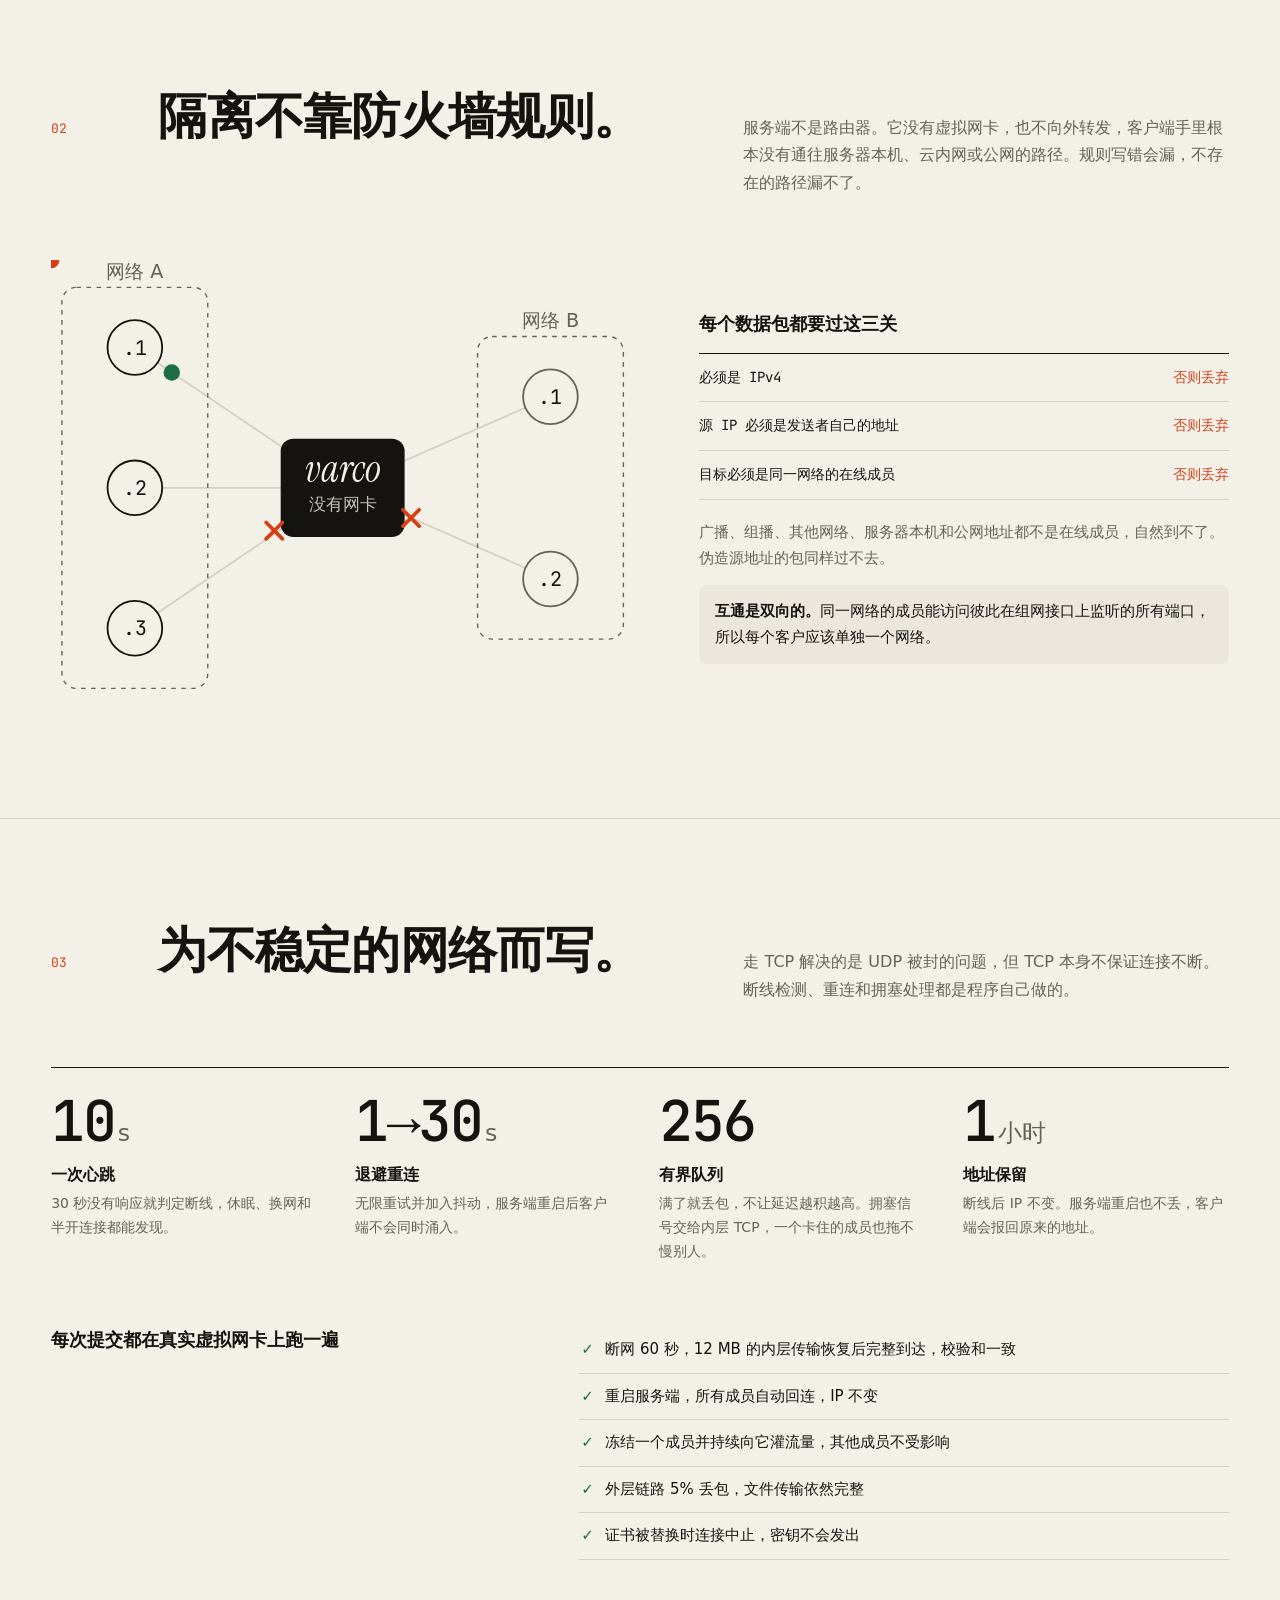
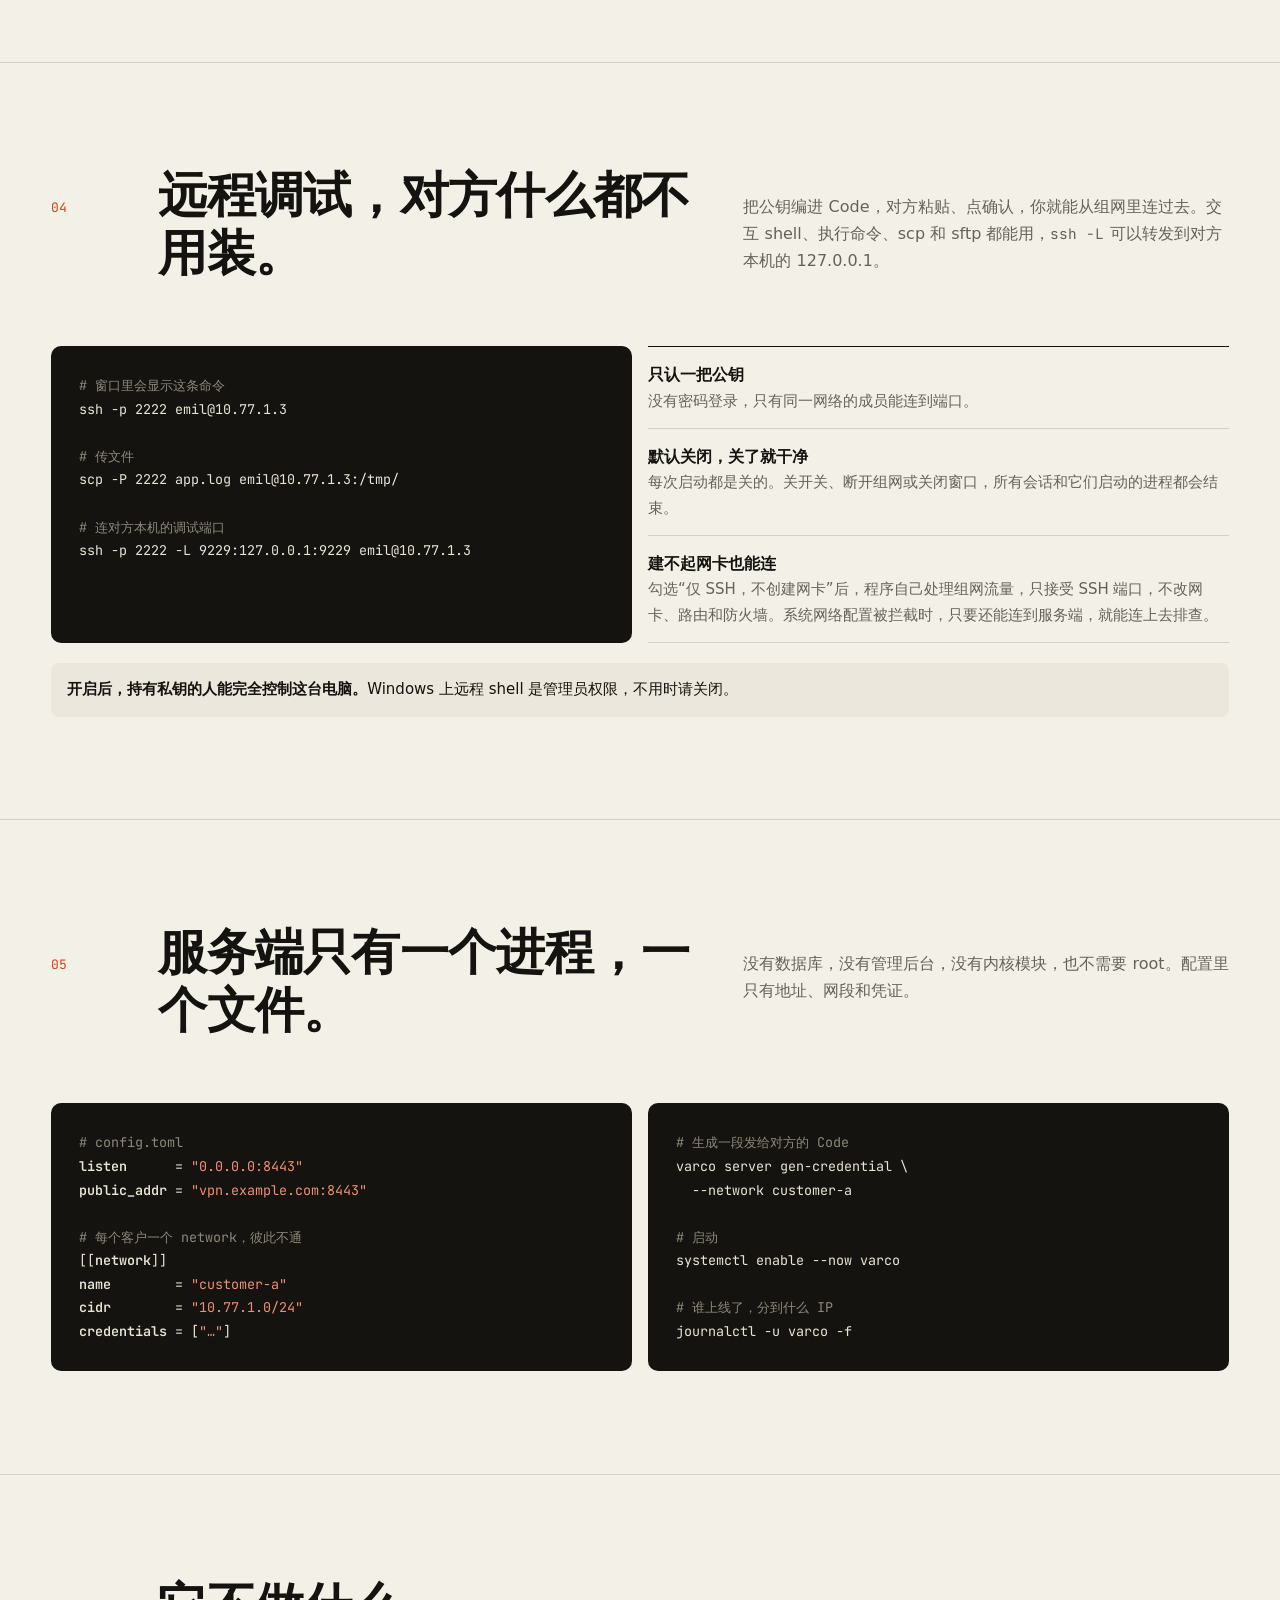
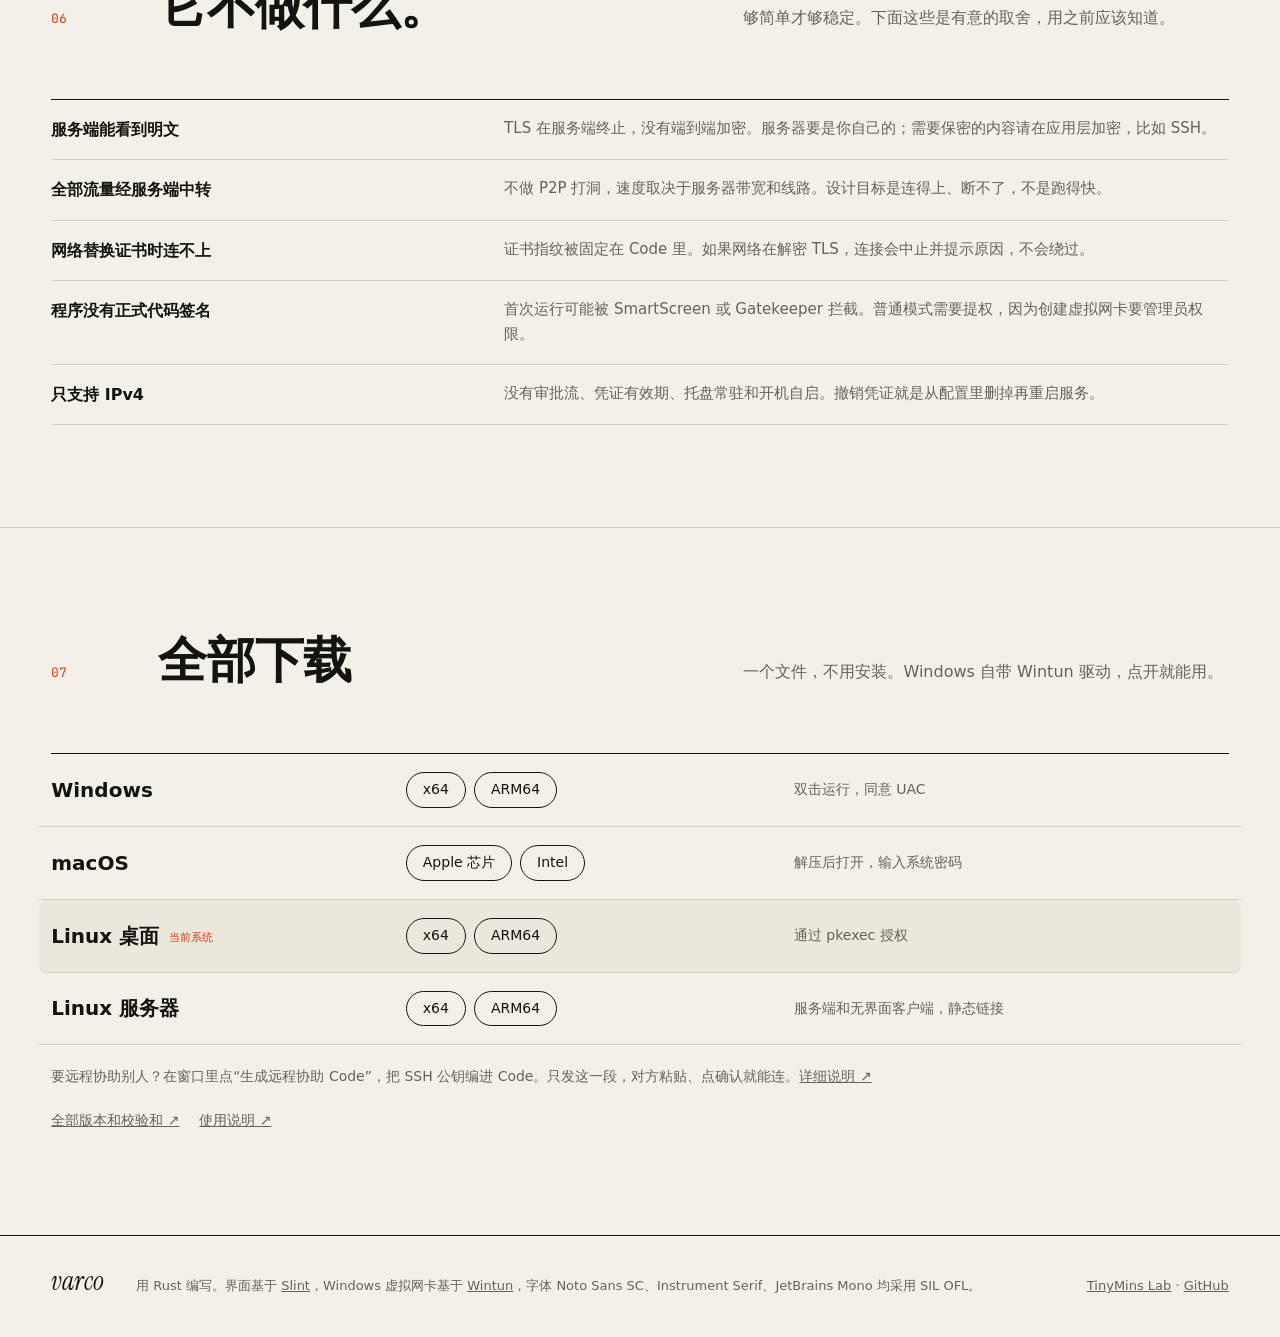
==== commit 06784837: "Carry the SSH key inside a shorter Code One Code can now do everything: whoever pastes it joins the " ====
--- a/site/index.html
+++ b/site/index.html
@@ -187,7 +187,7 @@
   <header class="sec-head">
     <span class="idx mono">04</span>
     <h2>远程调试，对方什么都不用装。</h2>
-    <p>对方粘贴你的公钥，打开开关，你就能从组网里连过去。交互 shell、执行命令、scp 和 sftp 都能用，<code class="mono">ssh -L</code> 可以转发到对方本机的 127.0.0.1。</p>
+    <p>把公钥编进 Code，对方粘贴、点确认，你就能从组网里连过去。交互 shell、执行命令、scp 和 sftp 都能用，<code class="mono">ssh -L</code> 可以转发到对方本机的 127.0.0.1。</p>
   </header>
   <div class="srv-grid">
 <pre class="code mono" tabindex="0" aria-label="连接内置 SSH 的示例"><span class="c"># 窗口里会显示这条命令</span>
@@ -270,7 +270,7 @@
     <div class="dl-row" data-os="linux"><strong>Linux 桌面</strong><span class="dl-links"><a href="https://github.com/tinymins/varco/releases/latest/download/varco-linux-gui-x64">x64</a><a href="https://github.com/tinymins/varco/releases/latest/download/varco-linux-gui-arm64">ARM64</a></span><em>通过 pkexec 授权</em></div>
     <div class="dl-row" data-os="server"><strong>Linux 服务器</strong><span class="dl-links"><a href="https://github.com/tinymins/varco/releases/latest/download/varco-linux-x64">x64</a><a href="https://github.com/tinymins/varco/releases/latest/download/varco-linux-arm64">ARM64</a></span><em>服务端和无界面客户端，静态链接</em></div>
   </div>
-  <p class="dl-note">要发给别人一键连上？把 Code 和公钥写进与程序同名的 <code class="mono">.toml</code>，或放进一个 <code class="mono">.cmd</code>，对方双击就能连。<a href="https://github.com/tinymins/varco#一键拉起">写法见说明 ↗</a></p>
+  <p class="dl-note">要远程协助别人？在窗口里点“生成远程协助 Code”，把 SSH 公钥编进 Code。只发这一段，对方粘贴、点确认就能连。<a href="https://github.com/tinymins/varco#一键拉起">详细说明 ↗</a></p>
   <p class="dl-more"><a href="https://github.com/tinymins/varco/releases">全部版本和校验和 ↗</a><a href="https://github.com/tinymins/varco#readme">使用说明 ↗</a></p>
 </section>
 </main>
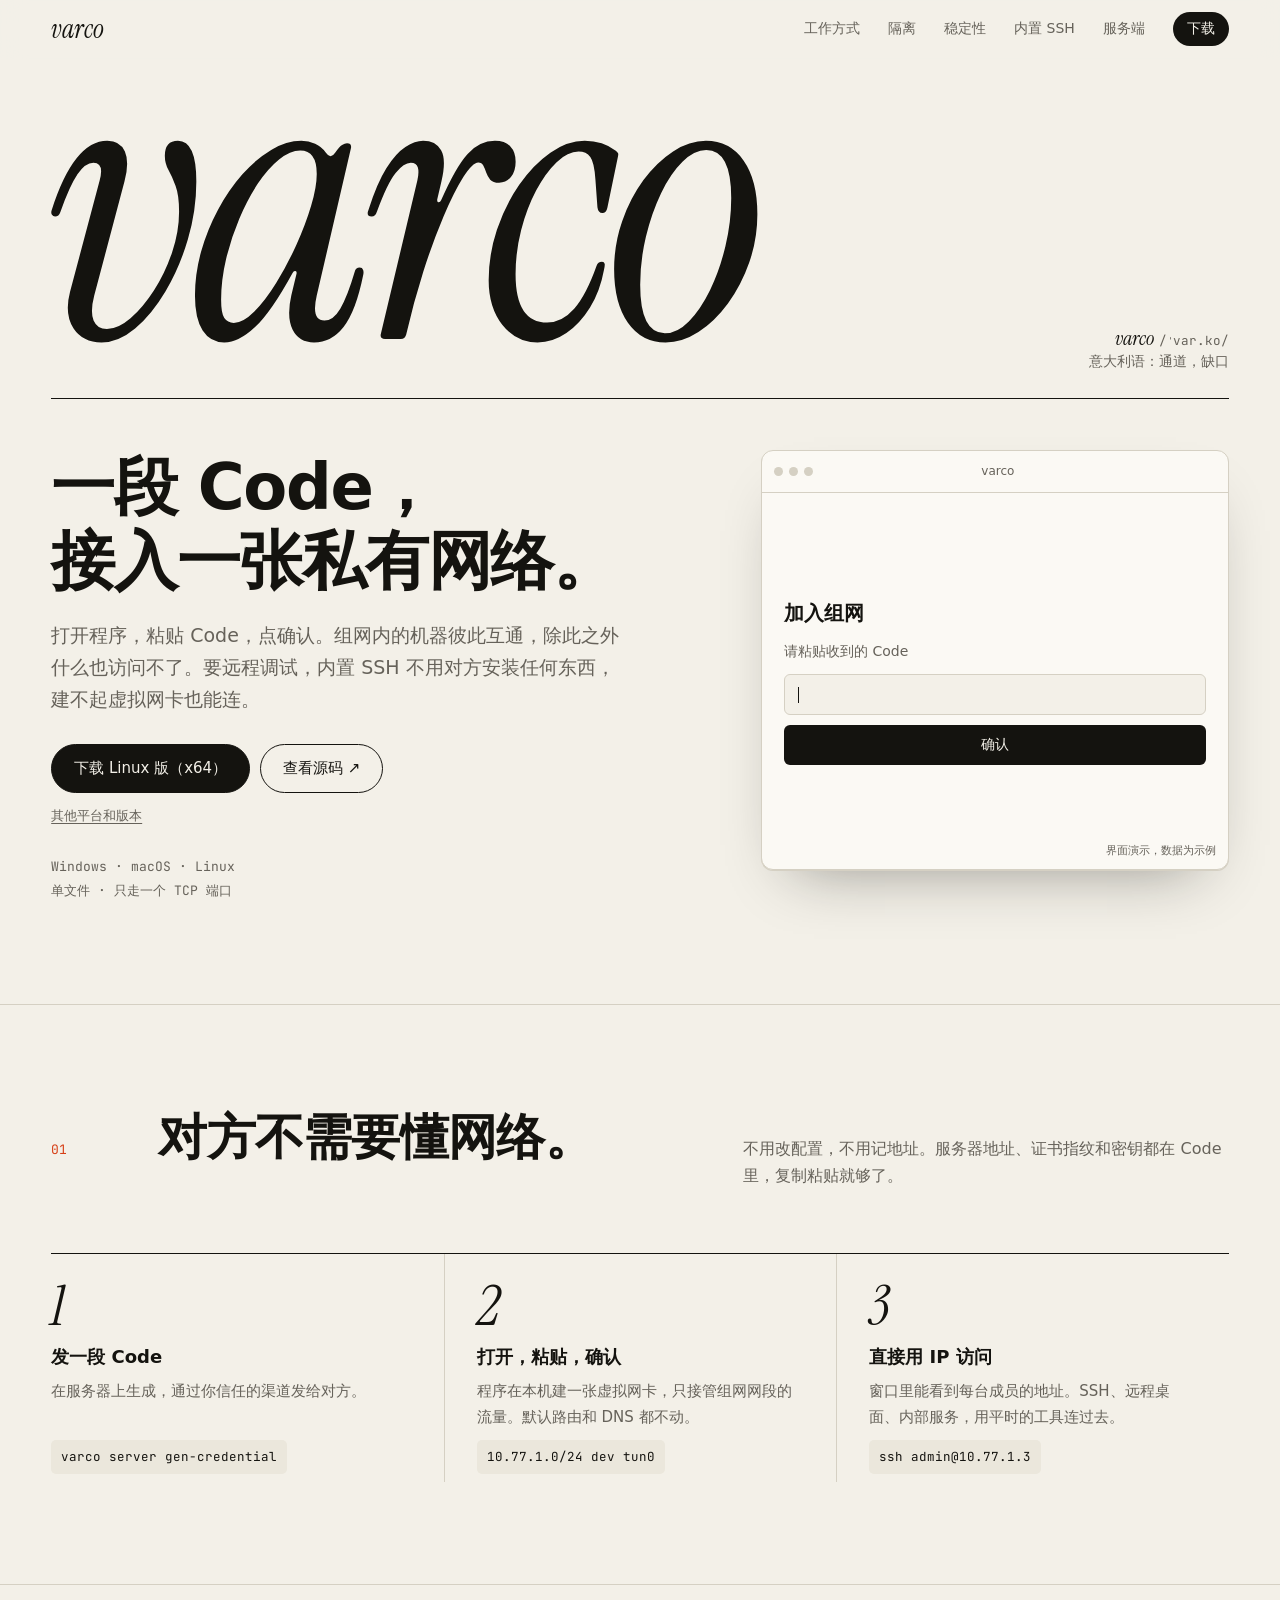
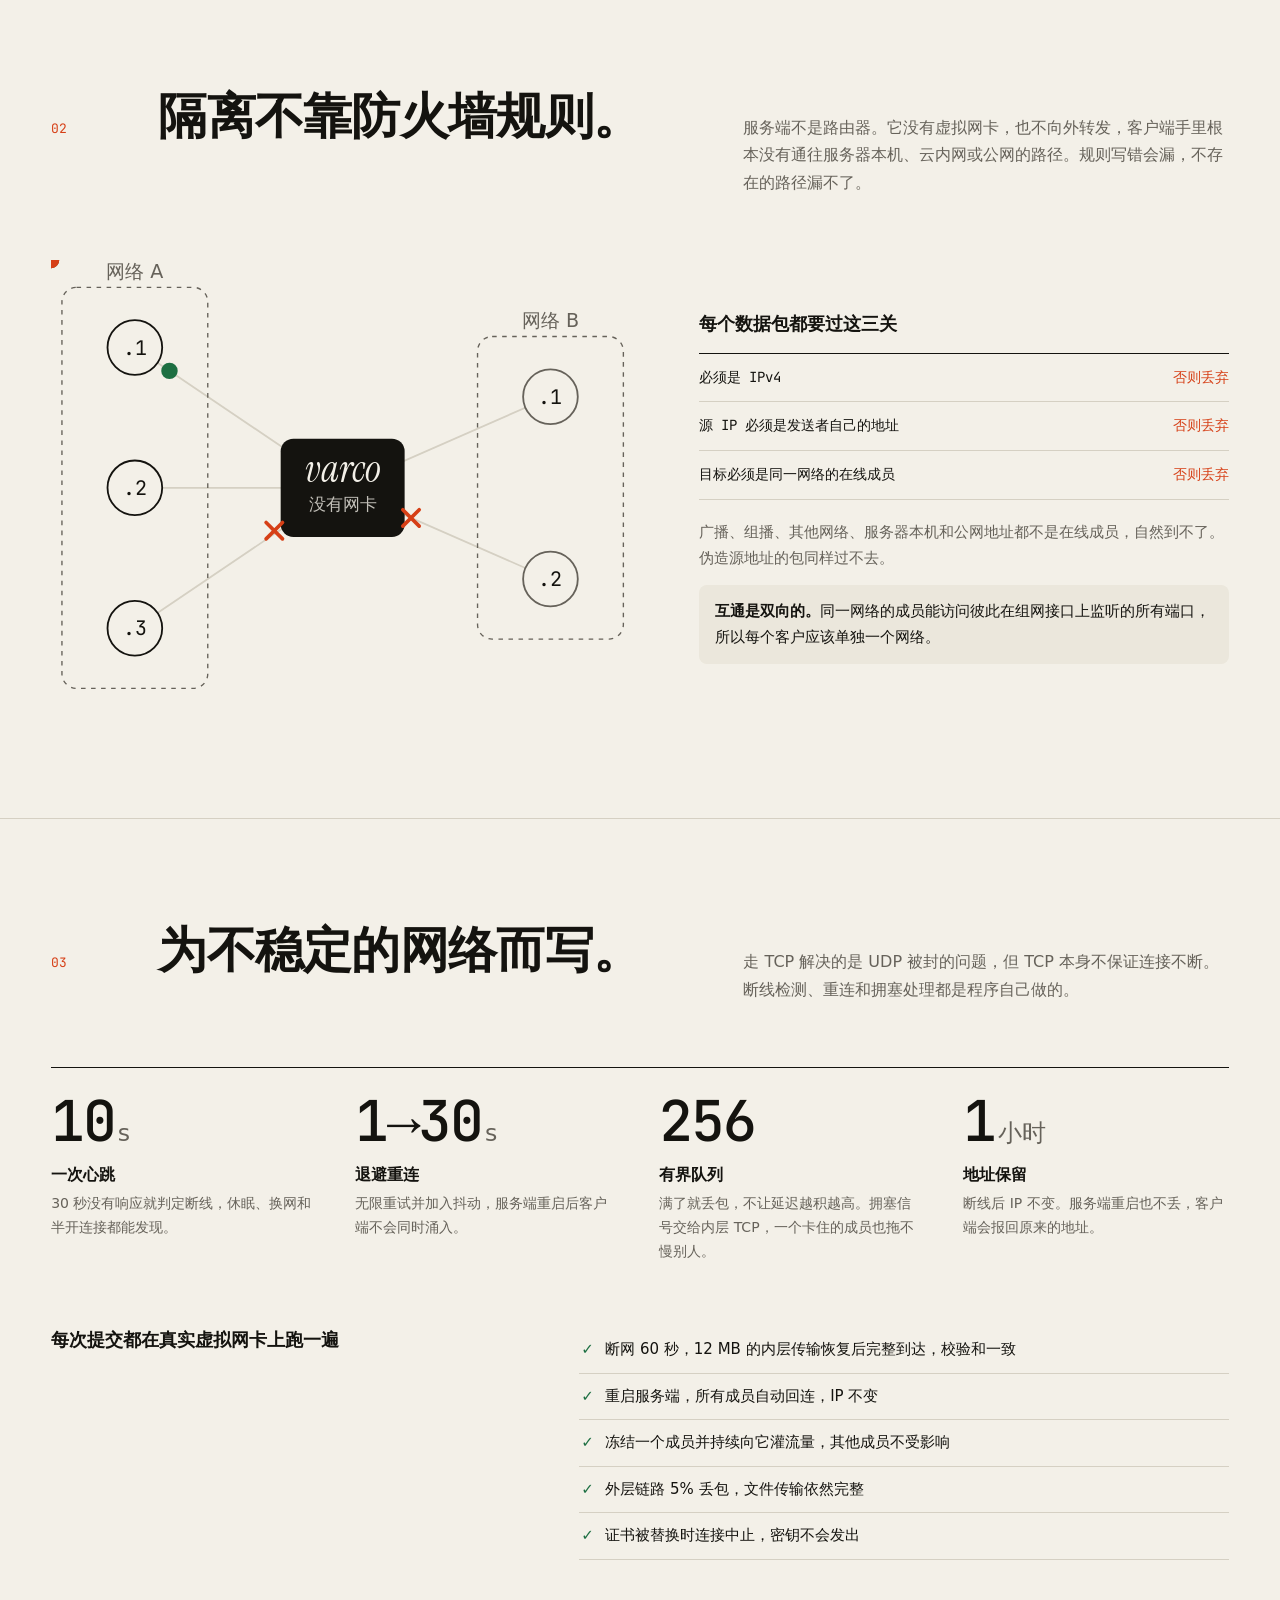
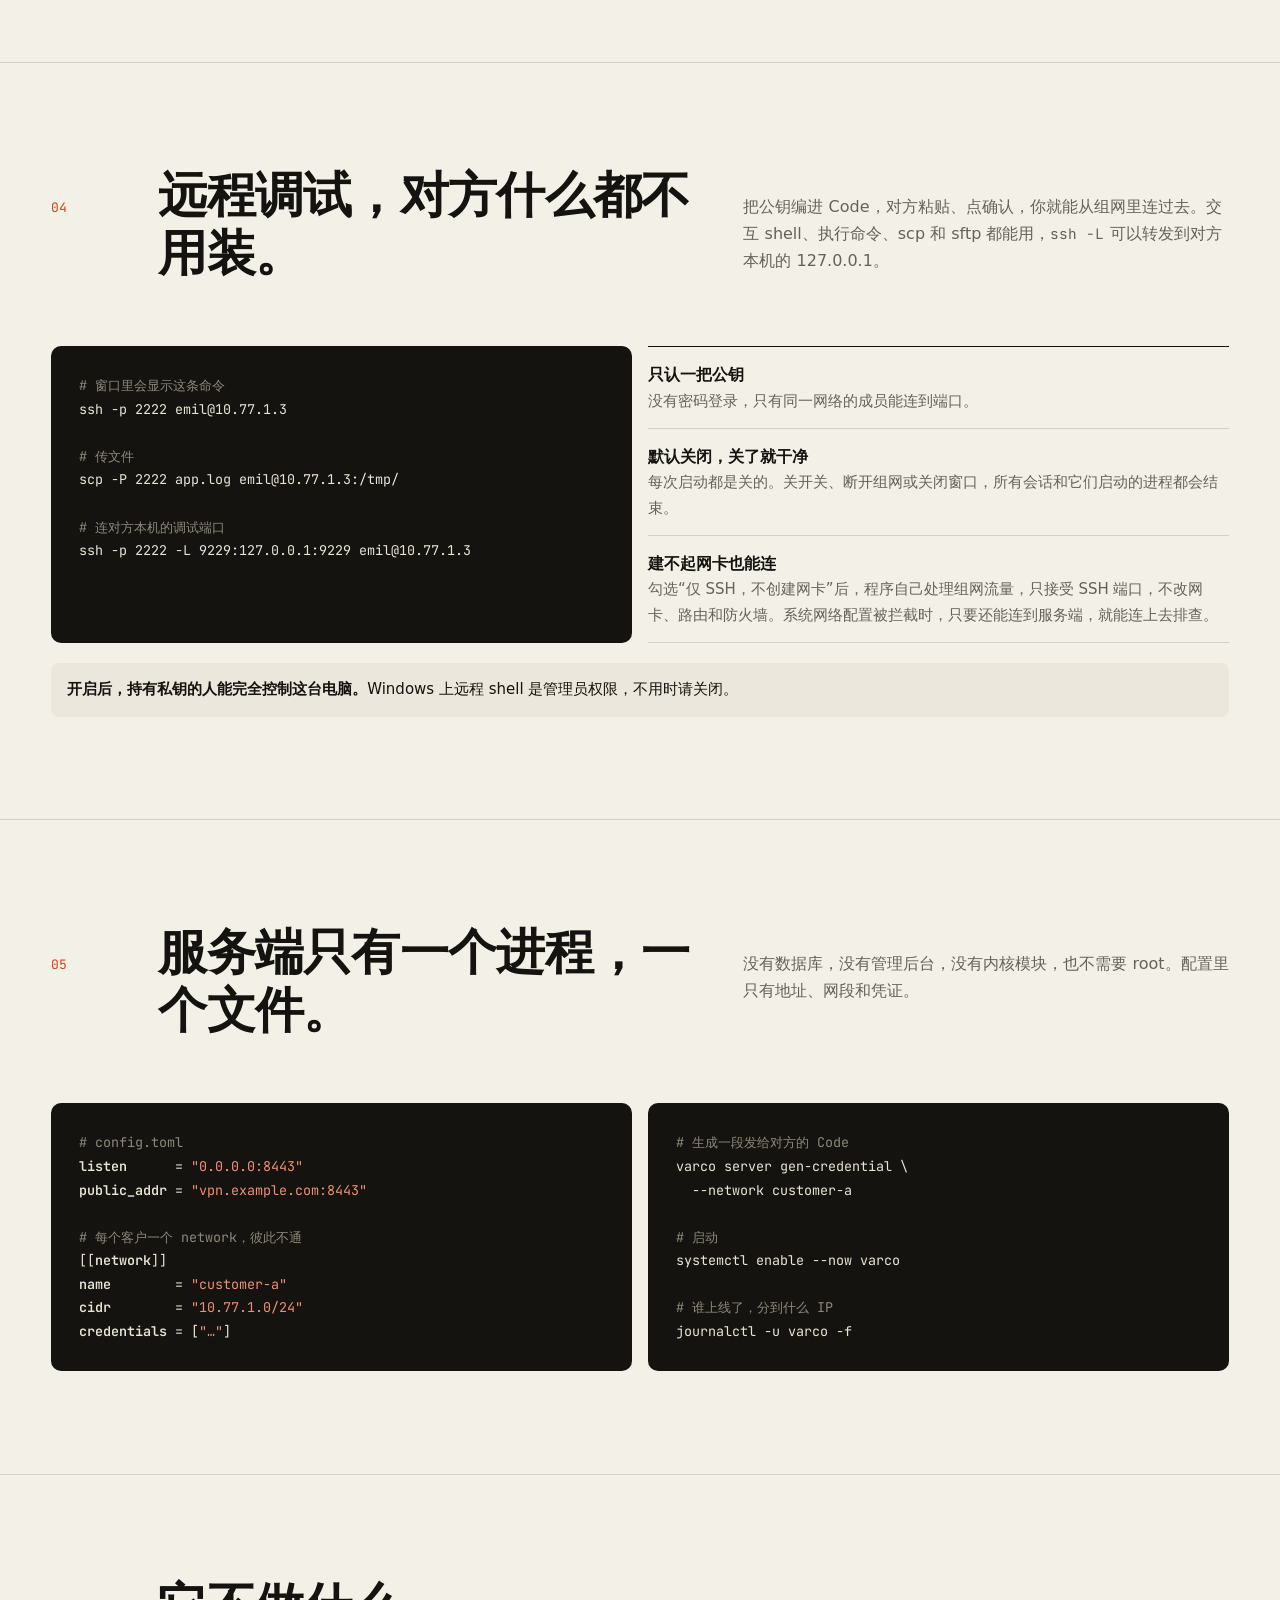
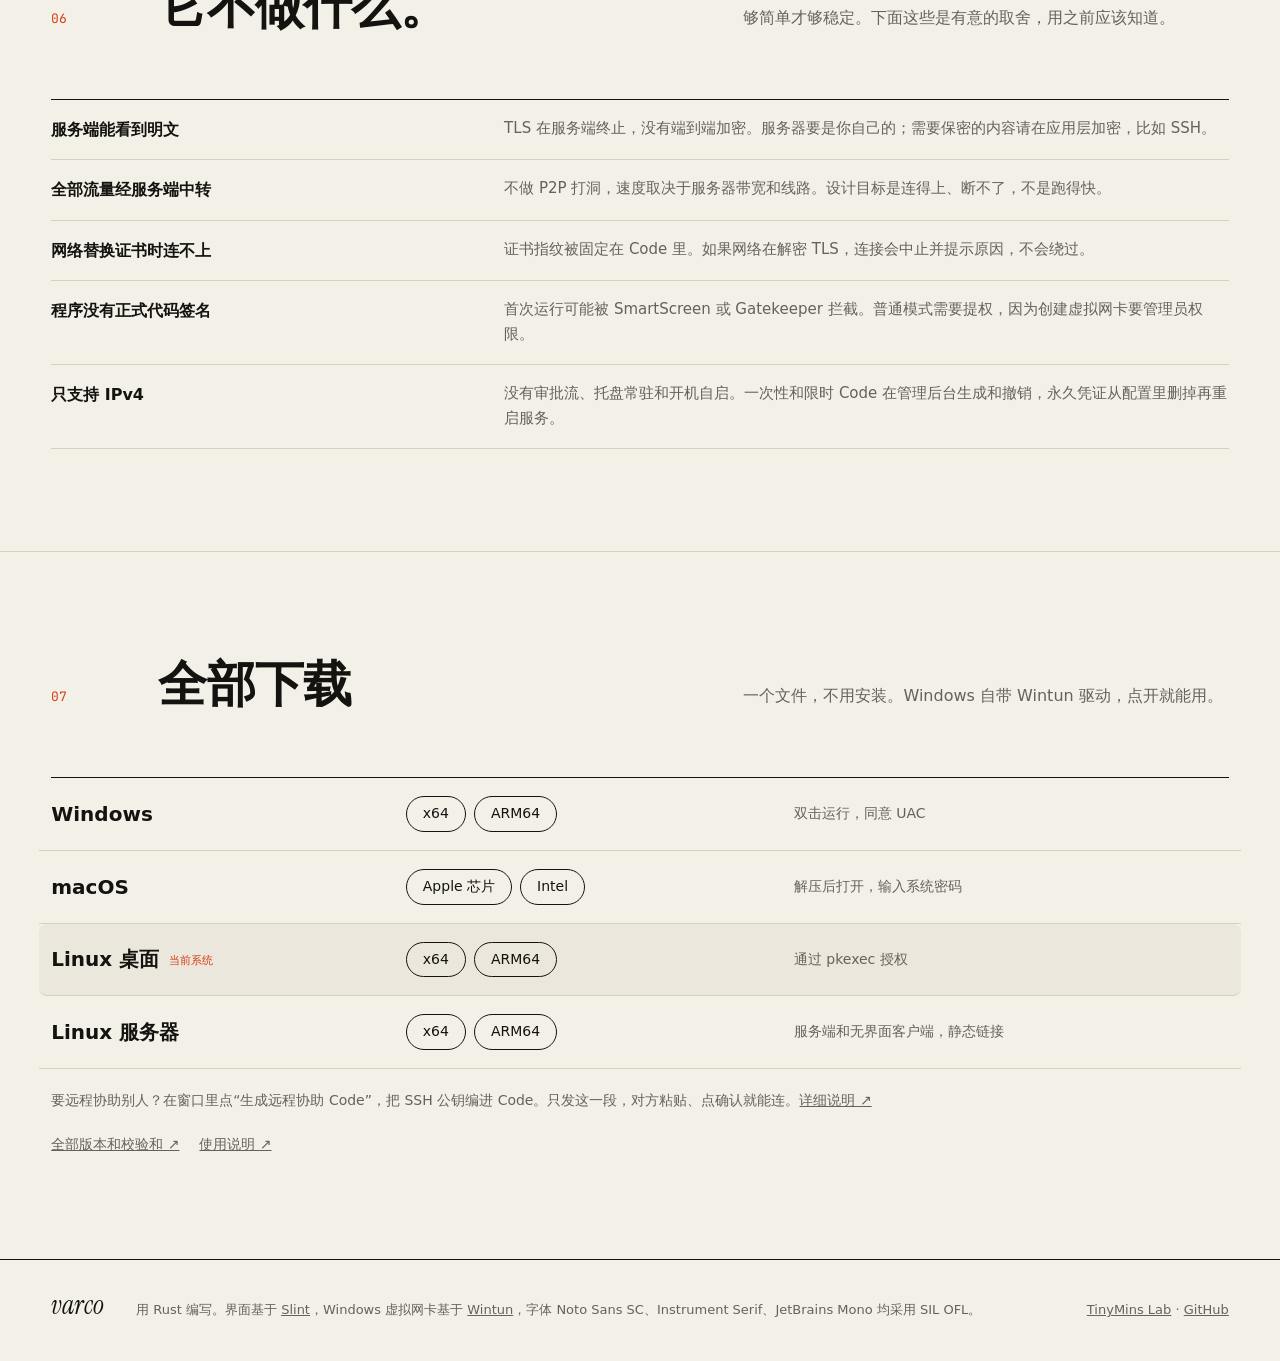
==== commit db9a71e5: "Manage the relay from an admin console Adds an optional HTTP console, enabled by an [admin] section " ====
--- a/site/index.html
+++ b/site/index.html
@@ -254,7 +254,7 @@
     <dt>程序没有正式代码签名</dt>
     <dd>首次运行可能被 SmartScreen 或 Gatekeeper 拦截。普通模式需要提权，因为创建虚拟网卡要管理员权限。</dd>
     <dt>只支持 IPv4</dt>
-    <dd>没有审批流、凭证有效期、托盘常驻和开机自启。撤销凭证就是从配置里删掉再重启服务。</dd>
+    <dd>没有审批流、托盘常驻和开机自启。一次性和限时 Code 在管理后台生成和撤销，永久凭证从配置里删掉再重启服务。</dd>
   </dl>
 </section>
 
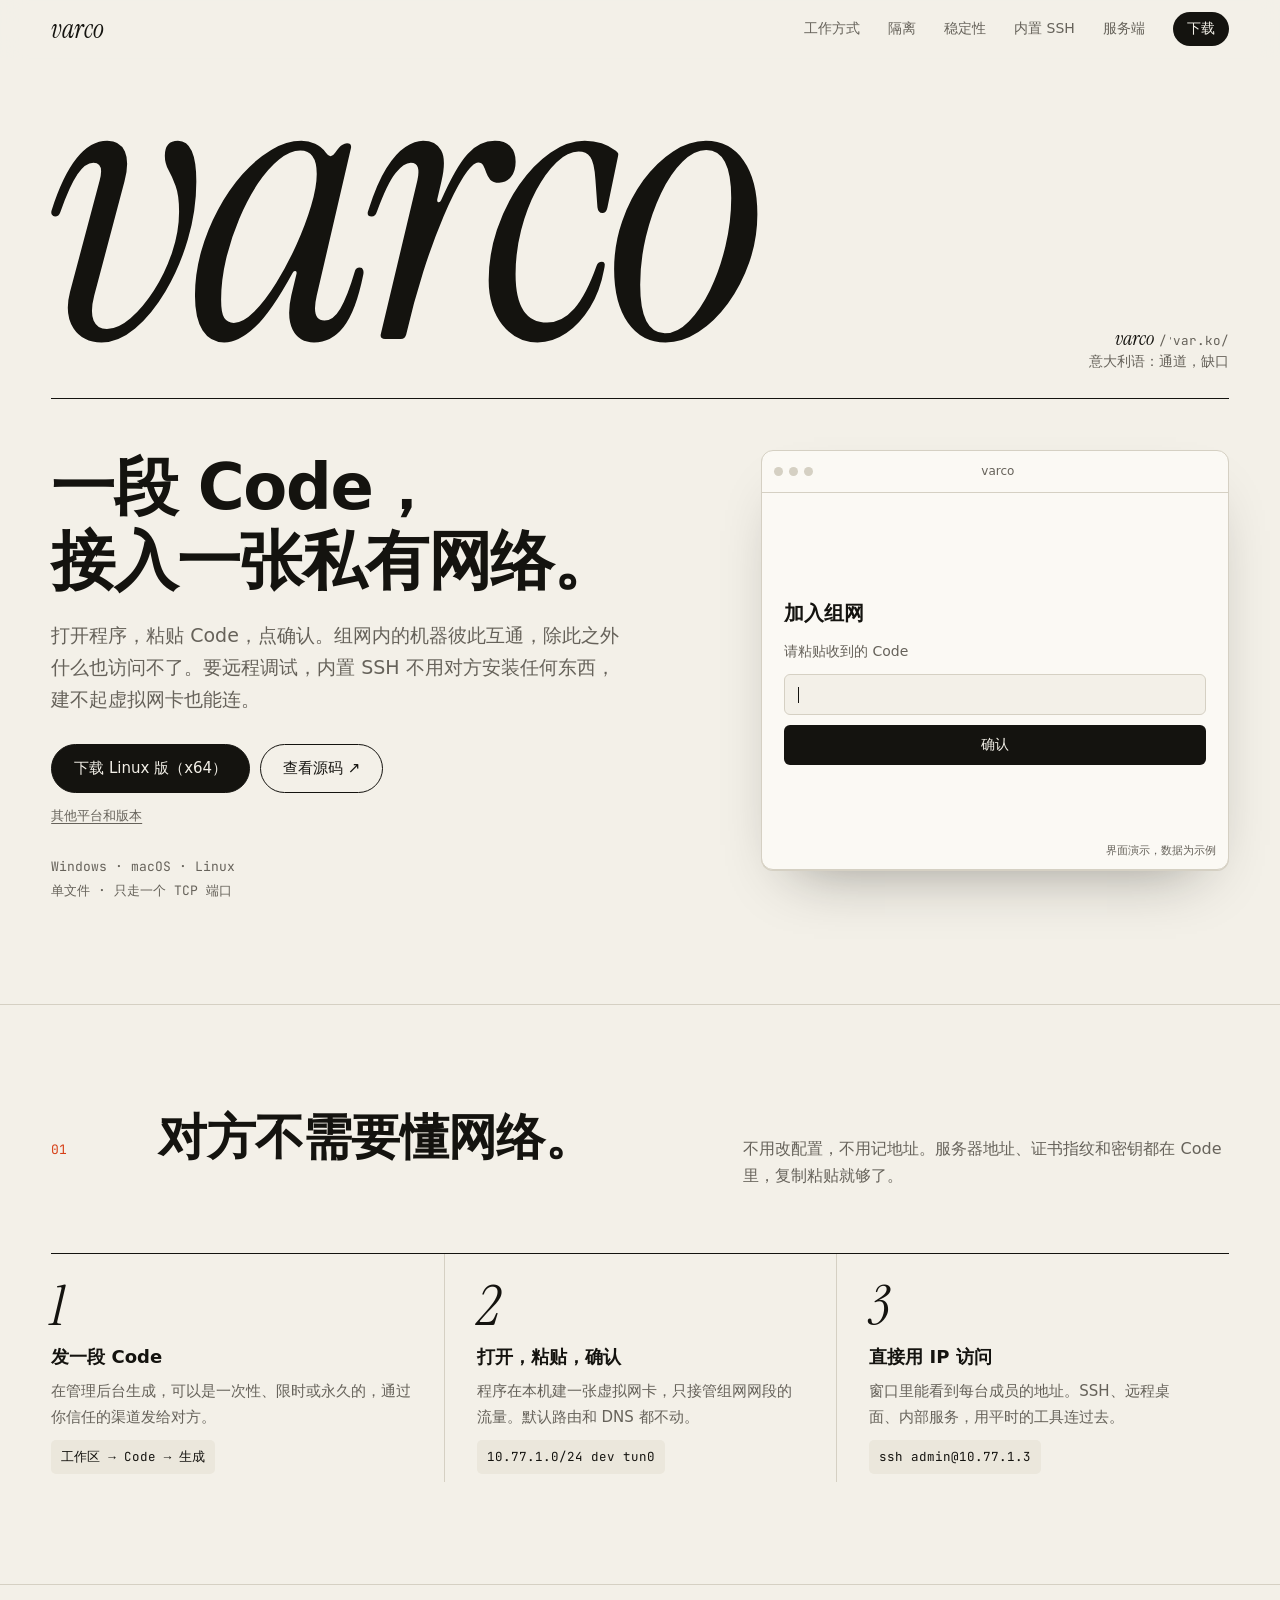
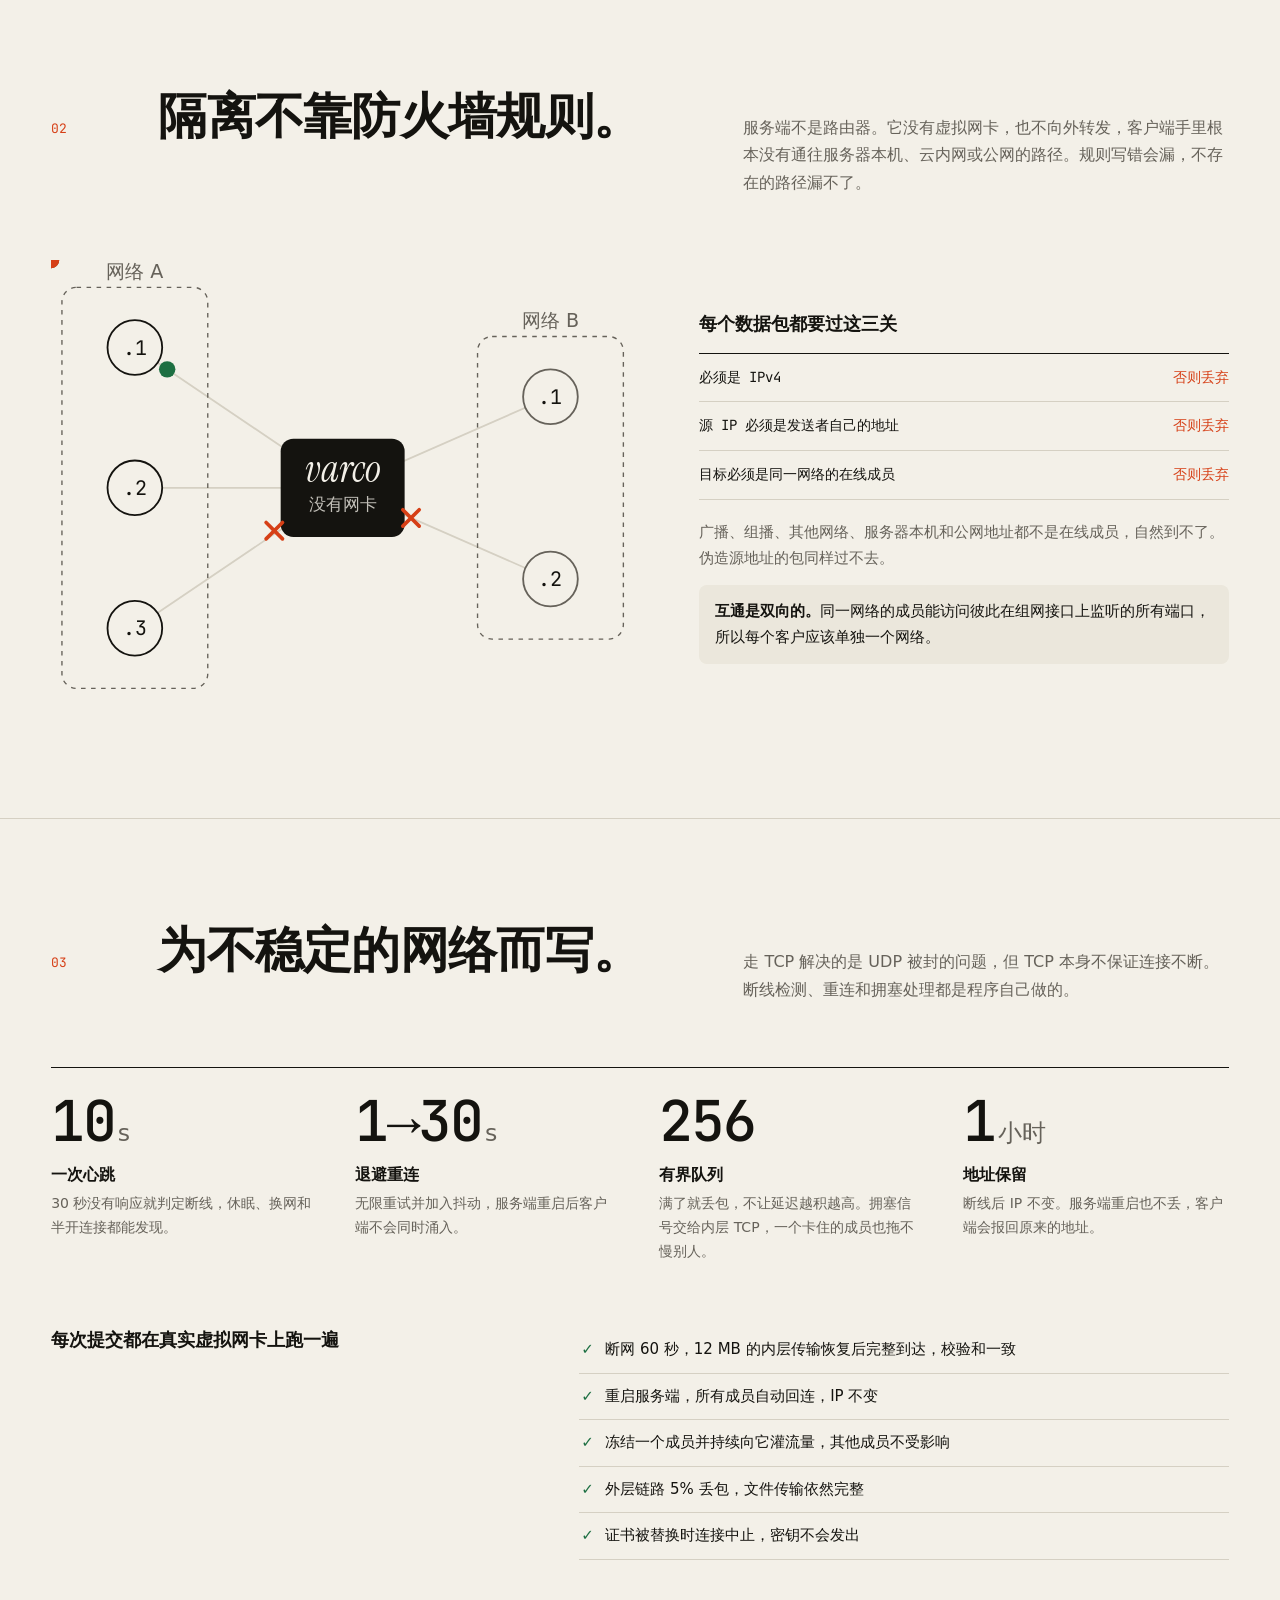
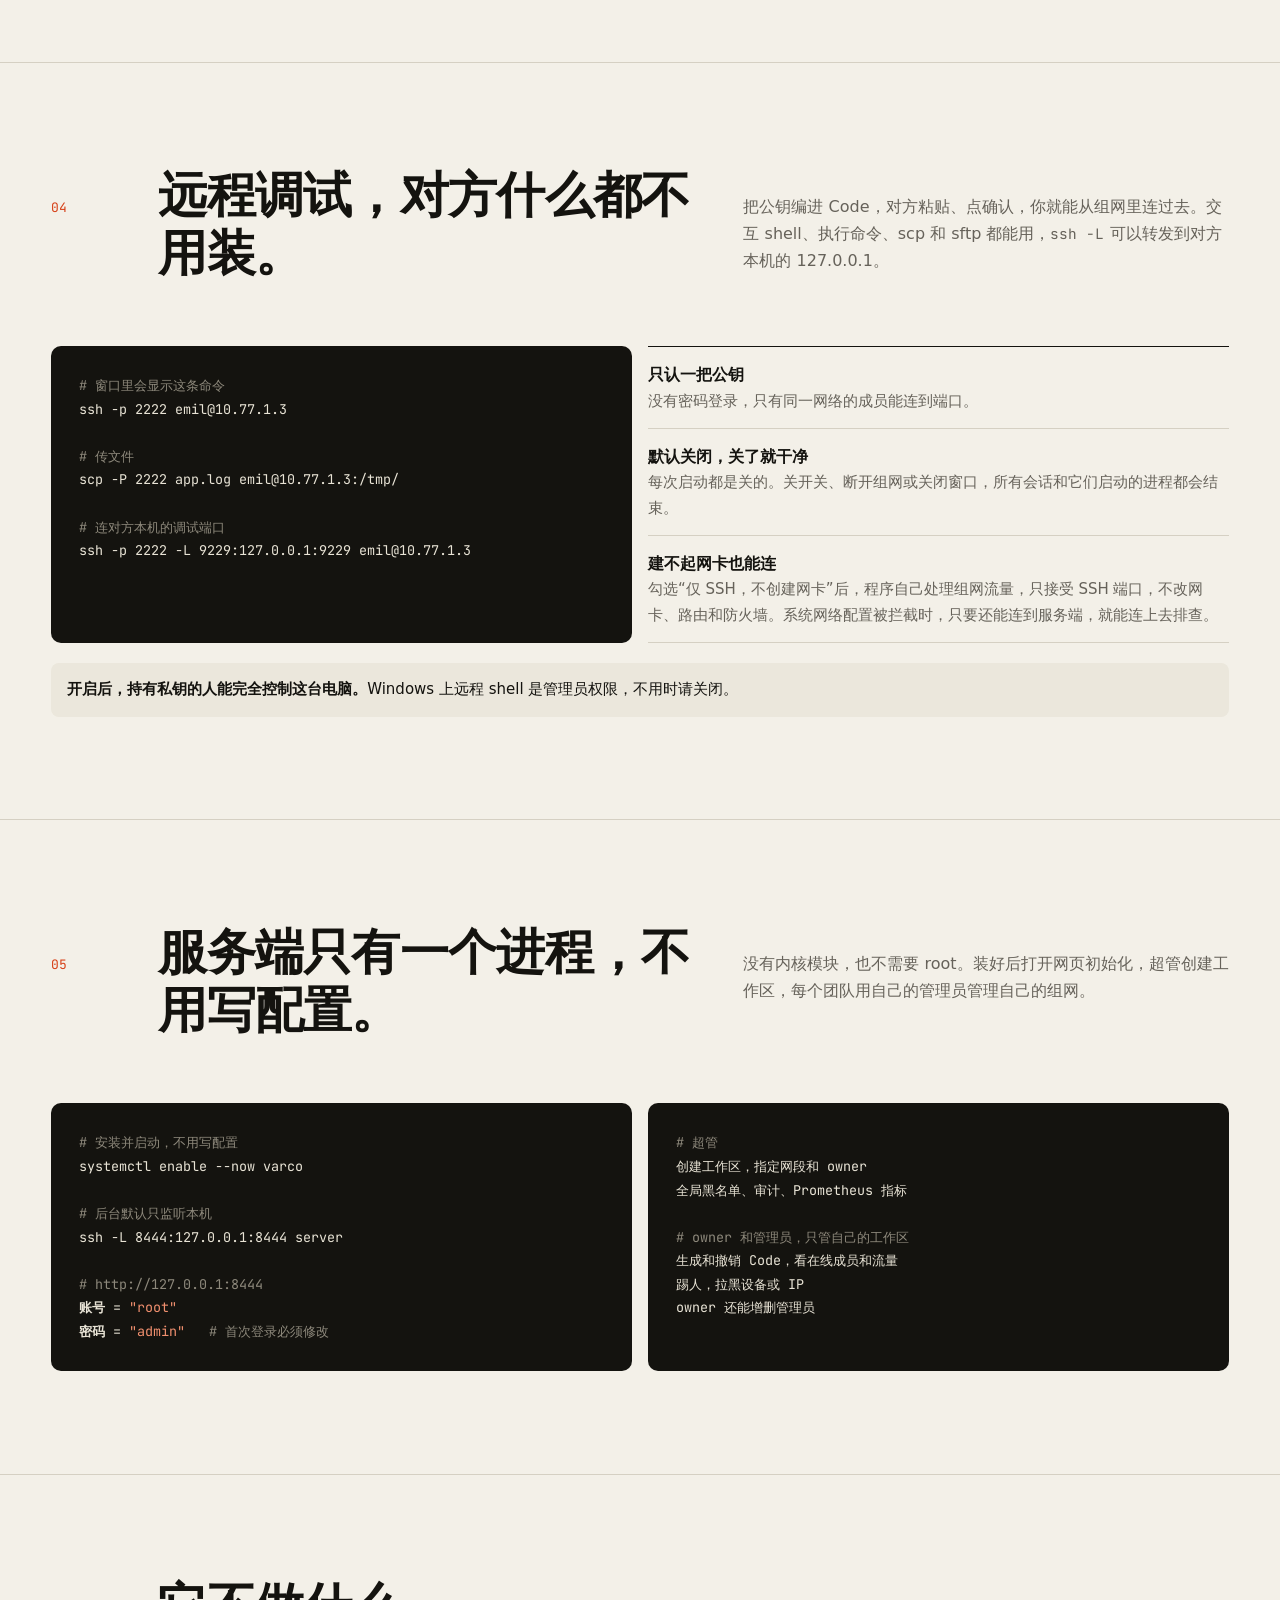
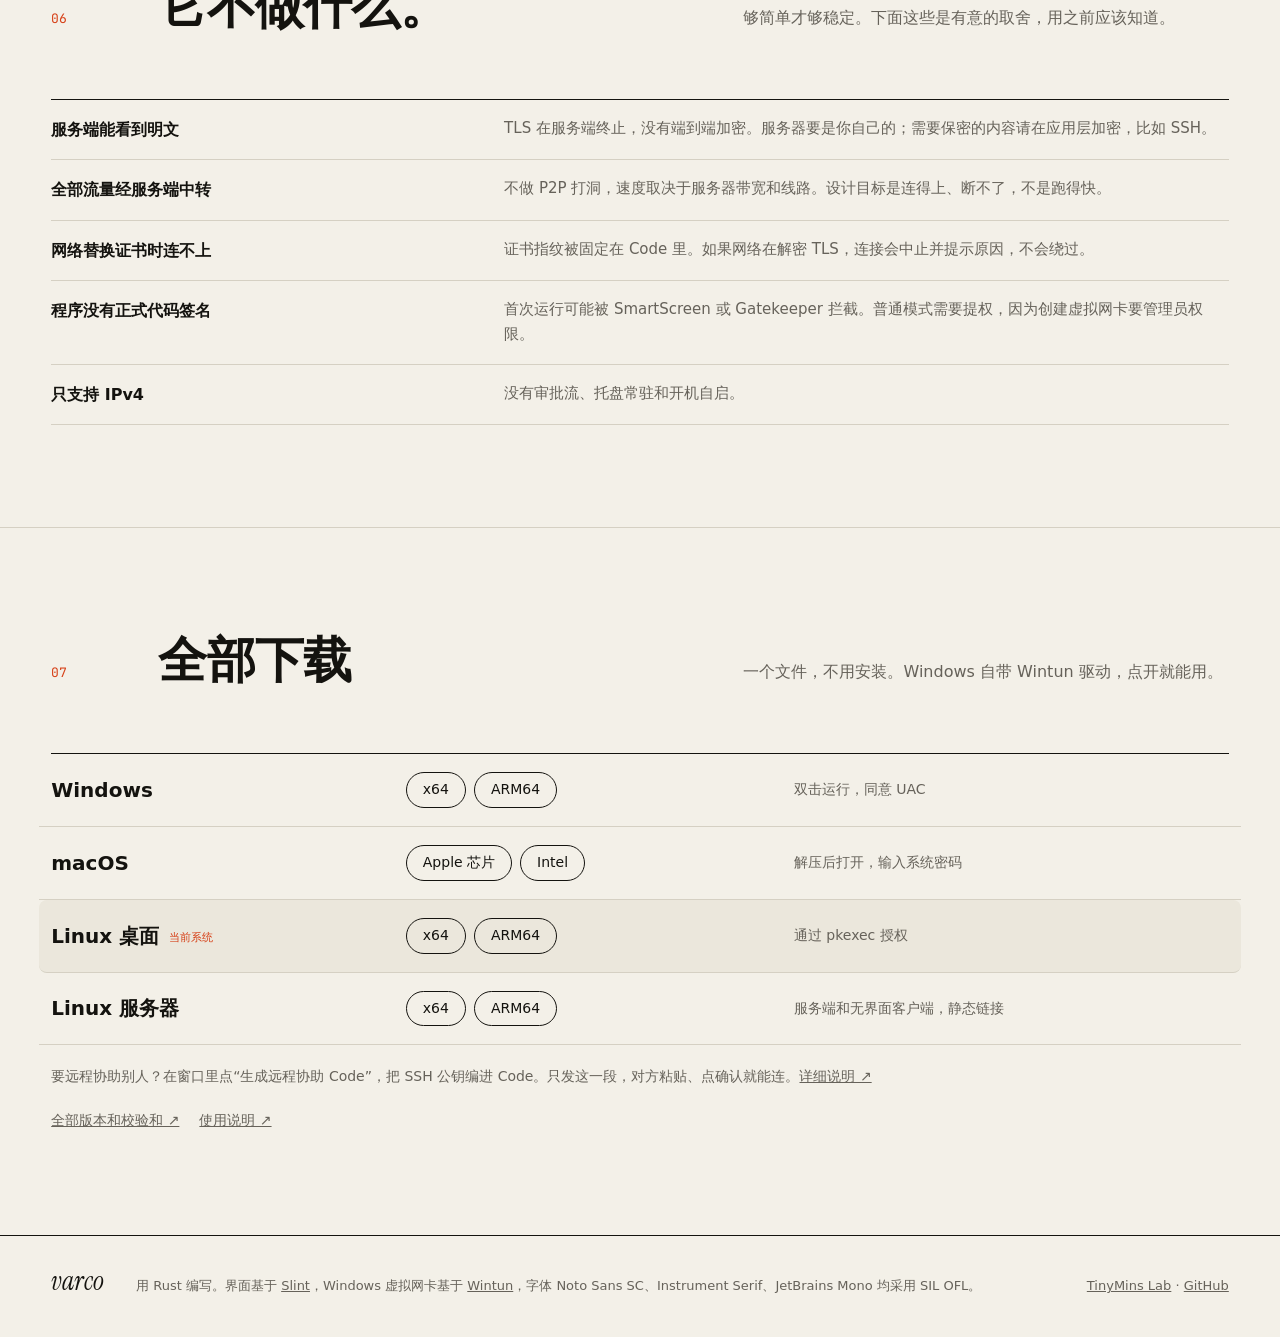
==== commit 13ad254b: "Run the server without a config file, with workspaces for each team Breaks with earlier versions on " ====
--- a/site/index.html
+++ b/site/index.html
@@ -92,8 +92,8 @@
     <li>
       <span class="num">1</span>
       <h3>发一段 Code</h3>
-      <p>在服务器上生成，通过你信任的渠道发给对方。</p>
-      <code class="mono">varco server gen-credential</code>
+      <p>在管理后台生成，可以是一次性、限时或永久的，通过你信任的渠道发给对方。</p>
+      <code class="mono">工作区 → Code → 生成</code>
     </li>
     <li>
       <span class="num">2</span>
@@ -213,28 +213,27 @@
 <section class="srv" id="server">
   <header class="sec-head">
     <span class="idx mono">05</span>
-    <h2>服务端只有一个进程，一个文件。</h2>
-    <p>没有数据库，没有管理后台，没有内核模块，也不需要 root。配置里只有地址、网段和凭证。</p>
+    <h2>服务端只有一个进程，不用写配置。</h2>
+    <p>没有内核模块，也不需要 root。装好后打开网页初始化，超管创建工作区，每个团队用自己的管理员管理自己的组网。</p>
   </header>
   <div class="srv-grid">
-<pre class="code mono" tabindex="0" aria-label="服务端配置示例"><span class="c"># config.toml</span>
-<span class="k">listen</span>      = <span class="s">"0.0.0.0:8443"</span>
-<span class="k">public_addr</span> = <span class="s">"vpn.example.com:8443"</span>
-
-<span class="c"># 每个客户一个 network，彼此不通</span>
-[[<span class="k">network</span>]]
-<span class="k">name</span>        = <span class="s">"customer-a"</span>
-<span class="k">cidr</span>        = <span class="s">"10.77.1.0/24"</span>
-<span class="k">credentials</span> = [<span class="s">"…"</span>]</pre>
-<pre class="code mono" tabindex="0" aria-label="服务端操作示例"><span class="c"># 生成一段发给对方的 Code</span>
-varco server gen-credential \
-  --network customer-a
-
-<span class="c"># 启动</span>
+<pre class="code mono" tabindex="0" aria-label="服务端安装示例"><span class="c"># 安装并启动，不用写配置</span>
 systemctl enable --now varco
 
-<span class="c"># 谁上线了，分到什么 IP</span>
-journalctl -u varco -f</pre>
+<span class="c"># 后台默认只监听本机</span>
+ssh -L 8444:127.0.0.1:8444 server
+
+<span class="c"># http://127.0.0.1:8444</span>
+<span class="k">账号</span> = <span class="s">"root"</span>
+<span class="k">密码</span> = <span class="s">"admin"</span>   <span class="c"># 首次登录必须修改</span></pre>
+<pre class="code mono" tabindex="0" aria-label="后台能力示例"><span class="c"># 超管</span>
+创建工作区，指定网段和 owner
+全局黑名单、审计、Prometheus 指标
+
+<span class="c"># owner 和管理员，只管自己的工作区</span>
+生成和撤销 Code，看在线成员和流量
+踢人，拉黑设备或 IP
+owner 还能增删管理员</pre>
   </div>
 </section>
 
@@ -254,7 +253,7 @@
     <dt>程序没有正式代码签名</dt>
     <dd>首次运行可能被 SmartScreen 或 Gatekeeper 拦截。普通模式需要提权，因为创建虚拟网卡要管理员权限。</dd>
     <dt>只支持 IPv4</dt>
-    <dd>没有审批流、托盘常驻和开机自启。一次性和限时 Code 在管理后台生成和撤销，永久凭证从配置里删掉再重启服务。</dd>
+    <dd>没有审批流、托盘常驻和开机自启。</dd>
   </dl>
 </section>
 
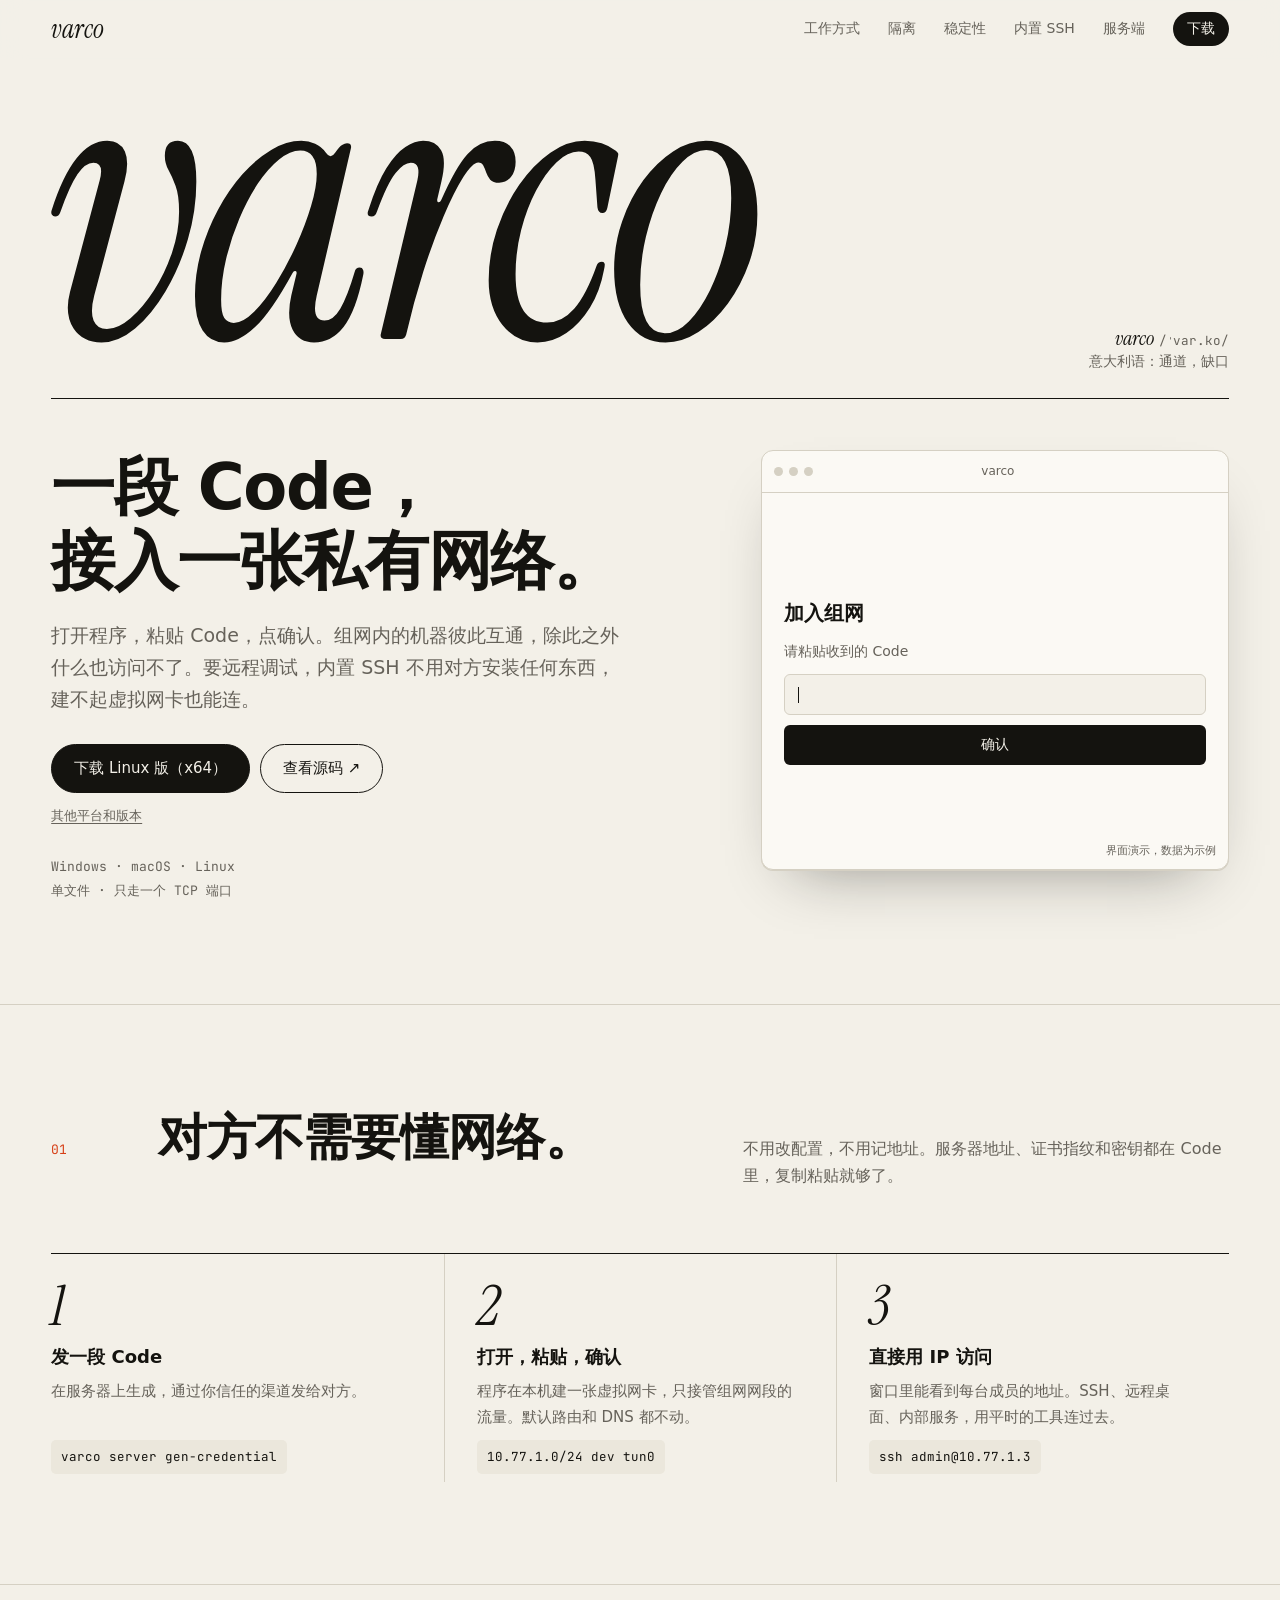
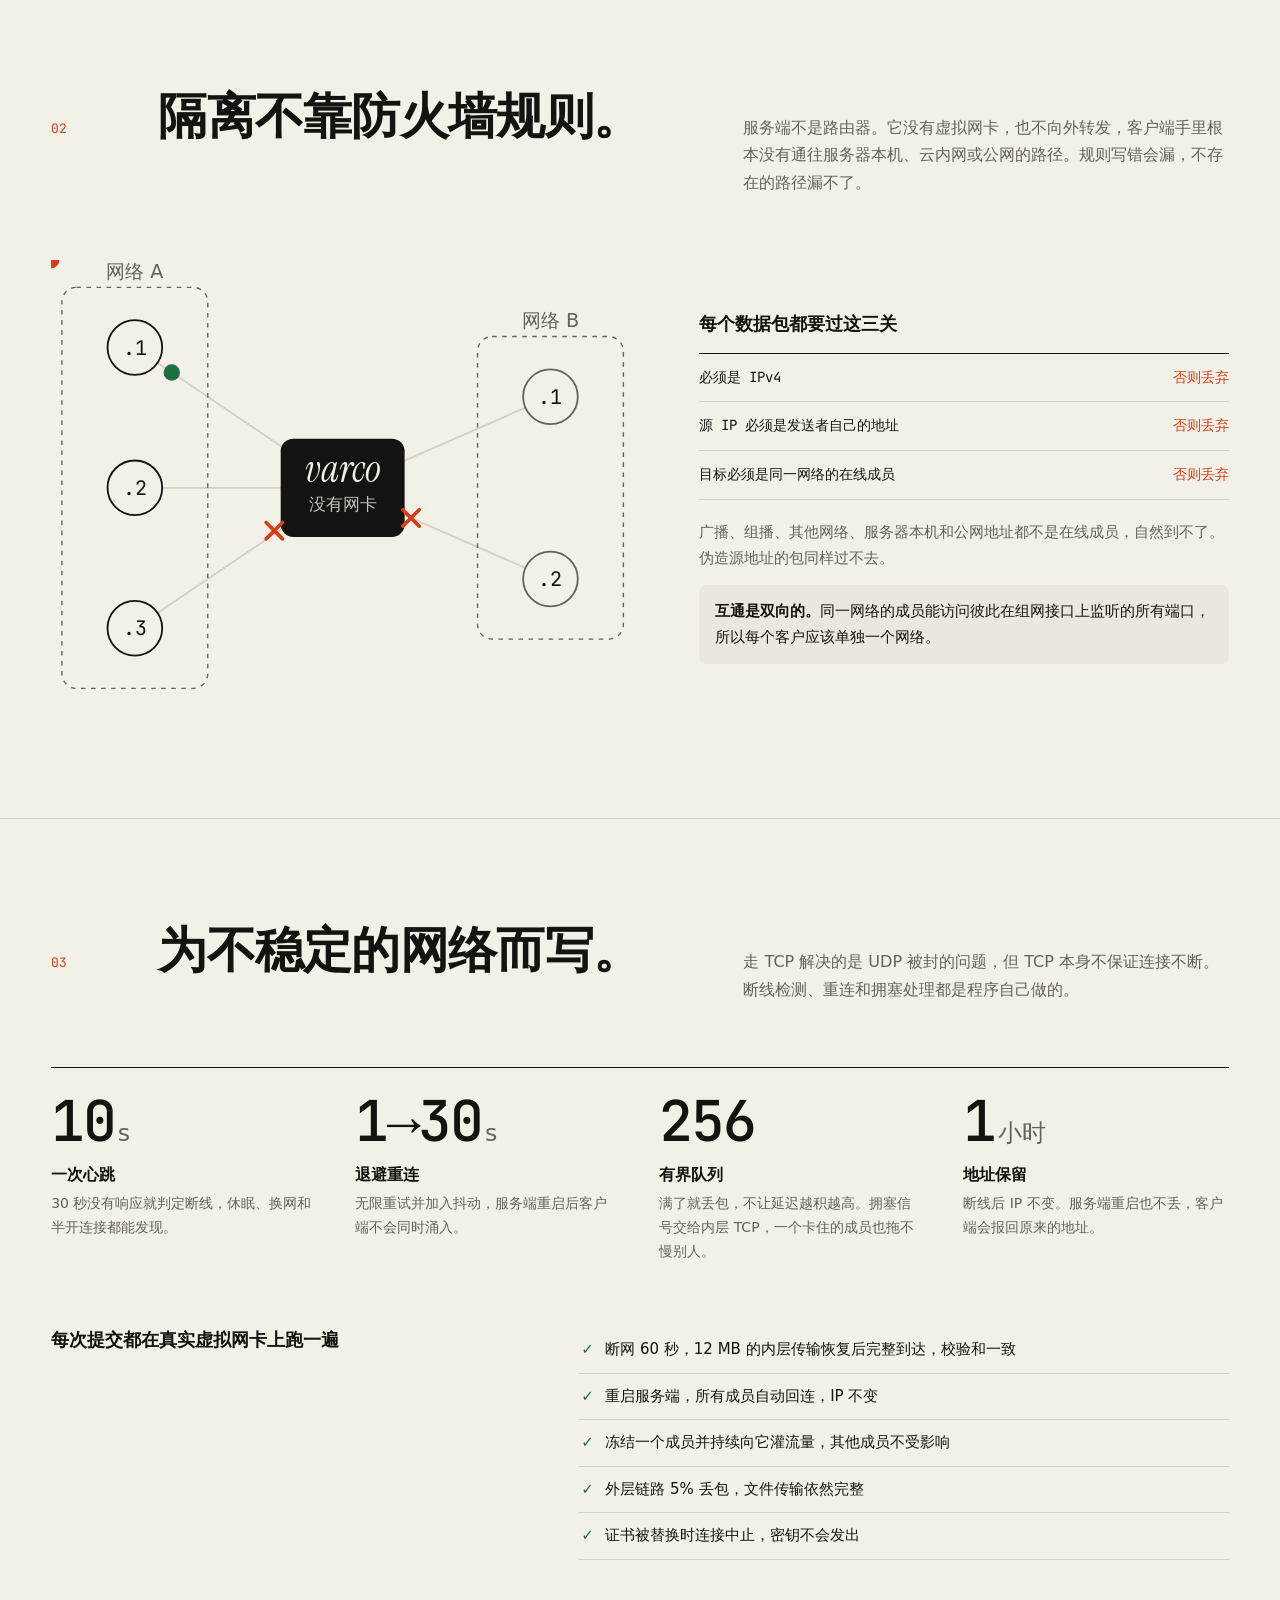
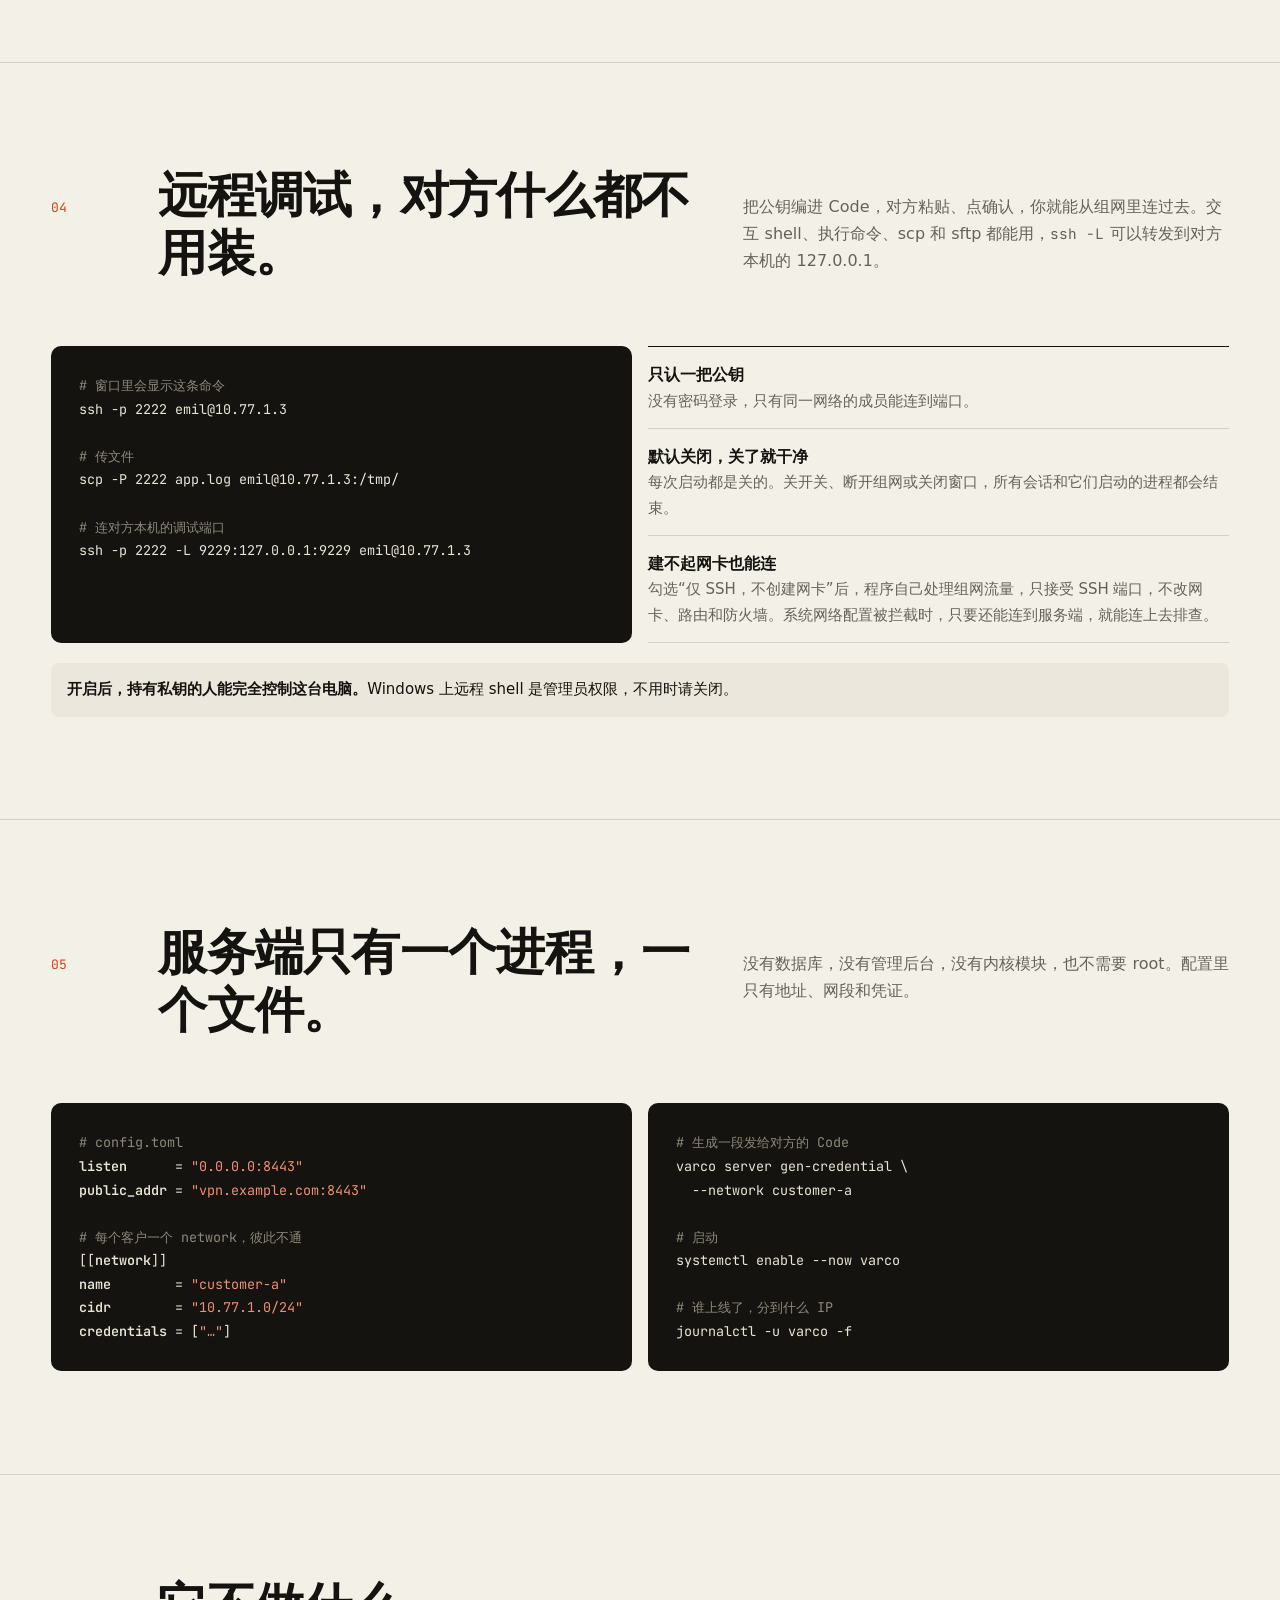
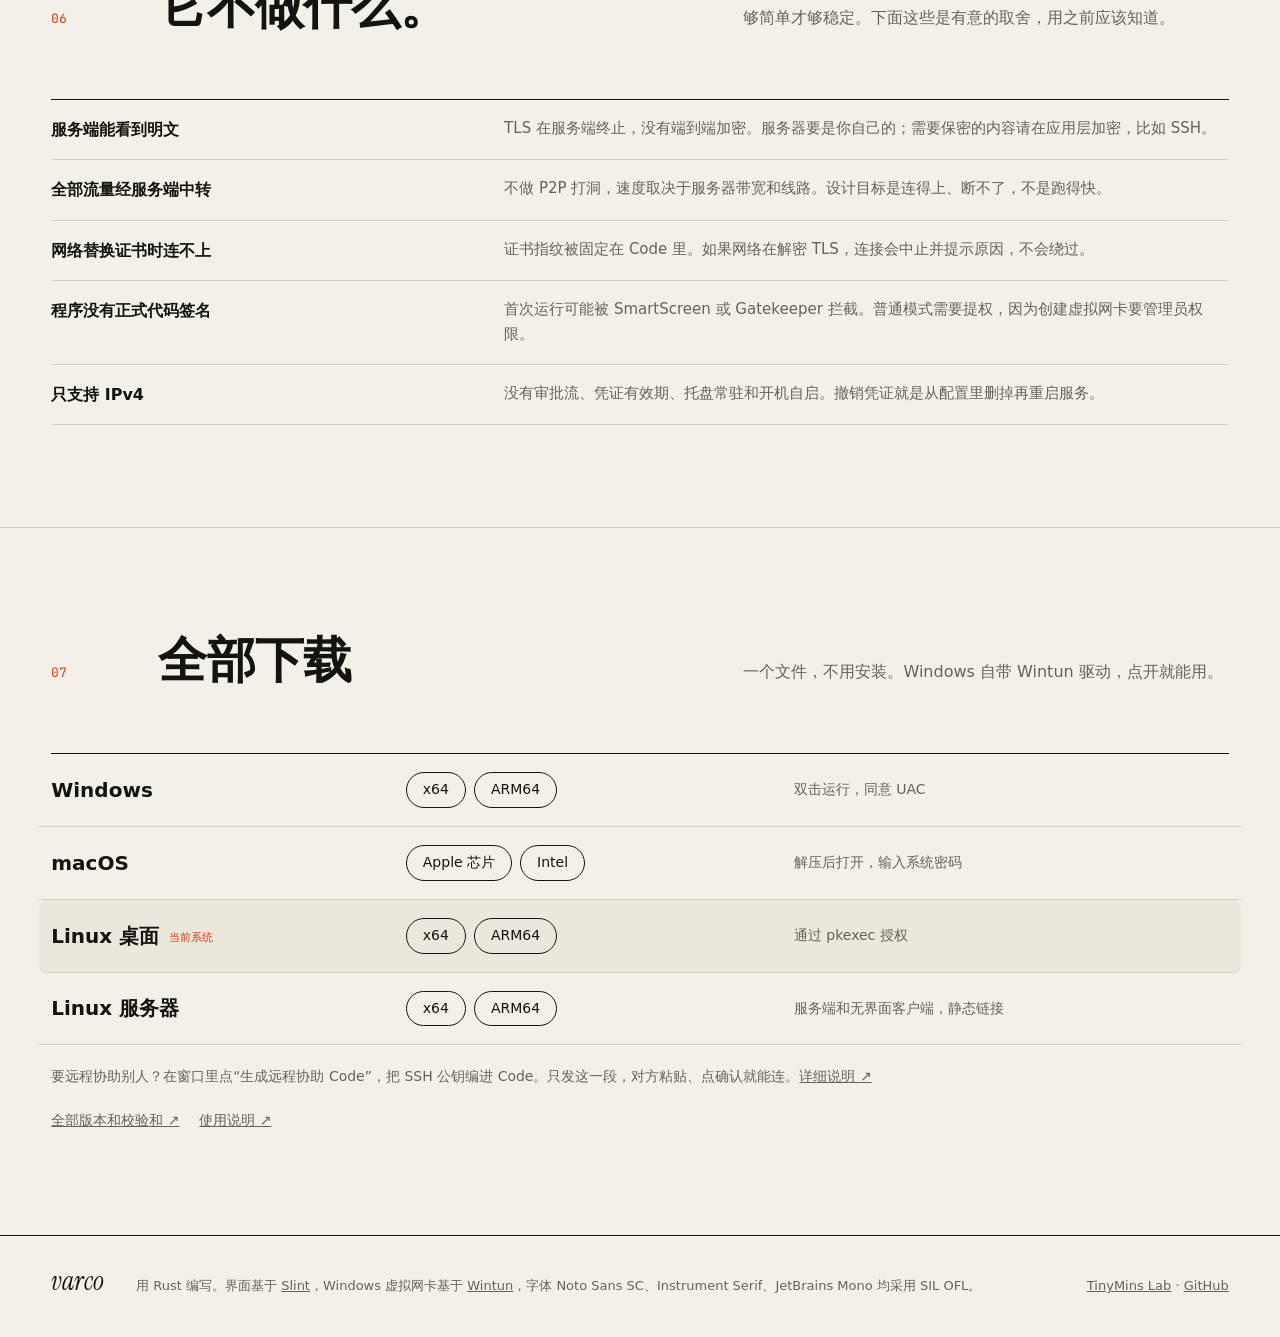
==== commit f968e11e: "Prepare 1.0.0-beta.1 without moving the stable download A prerelease tag no longer becomes the relea" ====
--- a/site/index.html
+++ b/site/index.html
@@ -92,8 +92,8 @@
     <li>
       <span class="num">1</span>
       <h3>发一段 Code</h3>
-      <p>在管理后台生成，可以是一次性、限时或永久的，通过你信任的渠道发给对方。</p>
-      <code class="mono">工作区 → Code → 生成</code>
+      <p>在服务器上生成，通过你信任的渠道发给对方。</p>
+      <code class="mono">varco server gen-credential</code>
     </li>
     <li>
       <span class="num">2</span>
@@ -213,27 +213,28 @@
 <section class="srv" id="server">
   <header class="sec-head">
     <span class="idx mono">05</span>
-    <h2>服务端只有一个进程，不用写配置。</h2>
-    <p>没有内核模块，也不需要 root。装好后打开网页初始化，超管创建工作区，每个团队用自己的管理员管理自己的组网。</p>
+    <h2>服务端只有一个进程，一个文件。</h2>
+    <p>没有数据库，没有管理后台，没有内核模块，也不需要 root。配置里只有地址、网段和凭证。</p>
   </header>
   <div class="srv-grid">
-<pre class="code mono" tabindex="0" aria-label="服务端安装示例"><span class="c"># 安装并启动，不用写配置</span>
+<pre class="code mono" tabindex="0" aria-label="服务端配置示例"><span class="c"># config.toml</span>
+<span class="k">listen</span>      = <span class="s">"0.0.0.0:8443"</span>
+<span class="k">public_addr</span> = <span class="s">"vpn.example.com:8443"</span>
+
+<span class="c"># 每个客户一个 network，彼此不通</span>
+[[<span class="k">network</span>]]
+<span class="k">name</span>        = <span class="s">"customer-a"</span>
+<span class="k">cidr</span>        = <span class="s">"10.77.1.0/24"</span>
+<span class="k">credentials</span> = [<span class="s">"…"</span>]</pre>
+<pre class="code mono" tabindex="0" aria-label="服务端操作示例"><span class="c"># 生成一段发给对方的 Code</span>
+varco server gen-credential \
+  --network customer-a
+
+<span class="c"># 启动</span>
 systemctl enable --now varco
 
-<span class="c"># 后台默认只监听本机</span>
-ssh -L 8444:127.0.0.1:8444 server
-
-<span class="c"># http://127.0.0.1:8444</span>
-<span class="k">账号</span> = <span class="s">"root"</span>
-<span class="k">密码</span> = <span class="s">"admin"</span>   <span class="c"># 首次登录必须修改</span></pre>
-<pre class="code mono" tabindex="0" aria-label="后台能力示例"><span class="c"># 超管</span>
-创建工作区，指定网段和 owner
-全局黑名单、审计、Prometheus 指标
-
-<span class="c"># owner 和管理员，只管自己的工作区</span>
-生成和撤销 Code，看在线成员和流量
-踢人，拉黑设备或 IP
-owner 还能增删管理员</pre>
+<span class="c"># 谁上线了，分到什么 IP</span>
+journalctl -u varco -f</pre>
   </div>
 </section>
 
@@ -253,7 +254,7 @@
     <dt>程序没有正式代码签名</dt>
     <dd>首次运行可能被 SmartScreen 或 Gatekeeper 拦截。普通模式需要提权，因为创建虚拟网卡要管理员权限。</dd>
     <dt>只支持 IPv4</dt>
-    <dd>没有审批流、托盘常驻和开机自启。</dd>
+    <dd>没有审批流、凭证有效期、托盘常驻和开机自启。撤销凭证就是从配置里删掉再重启服务。</dd>
   </dl>
 </section>
 
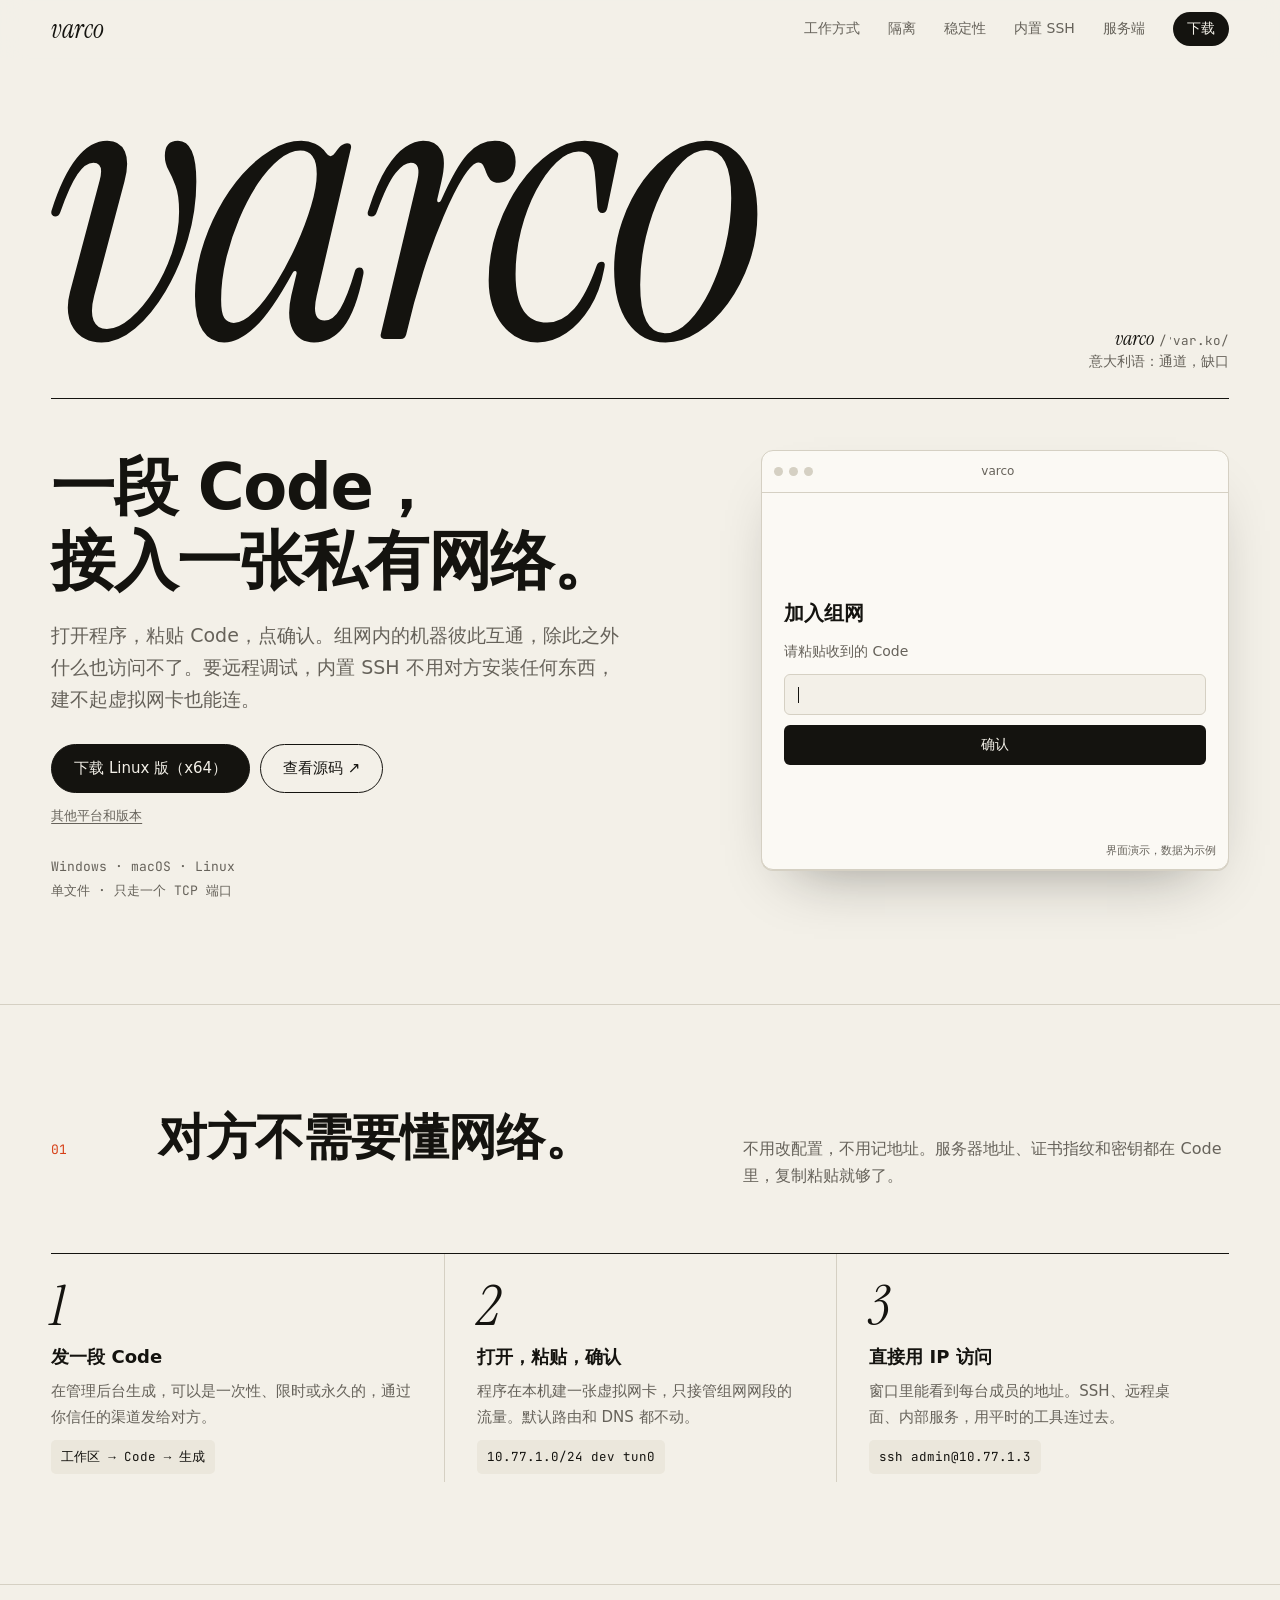
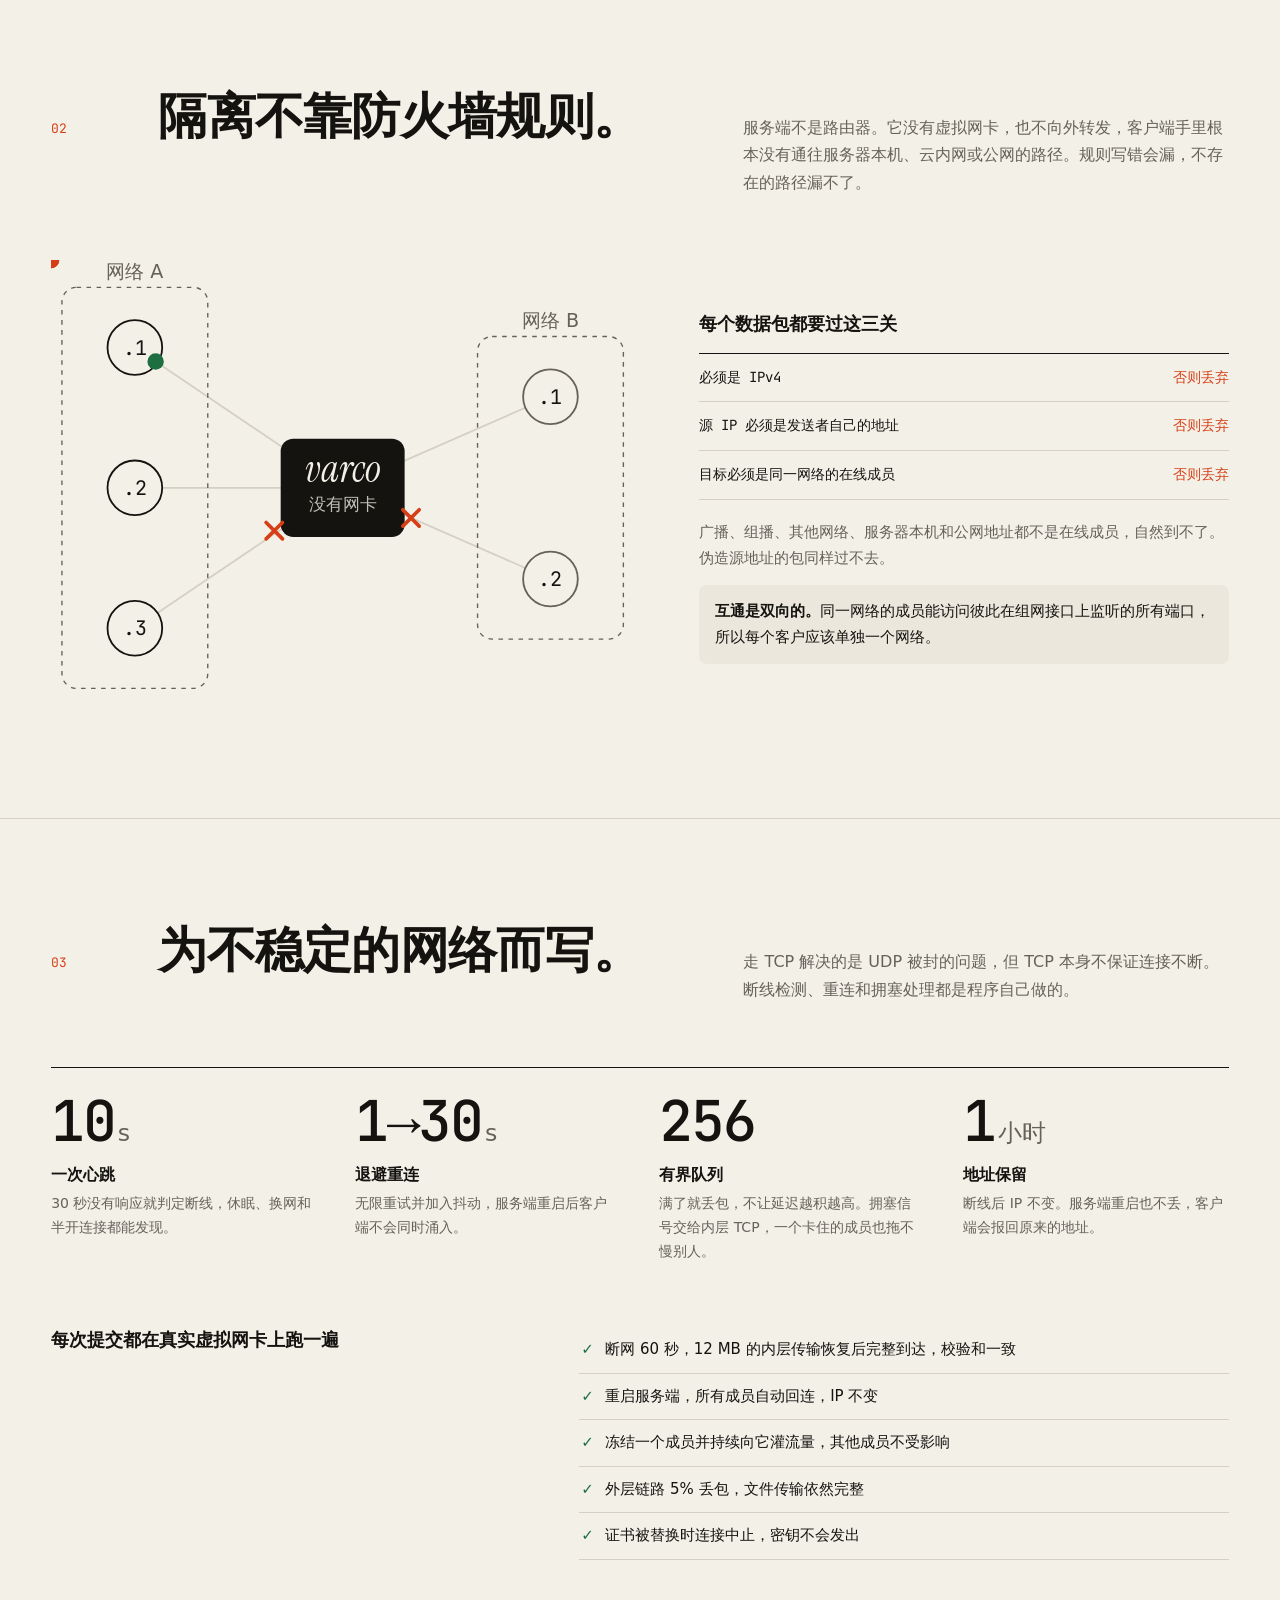
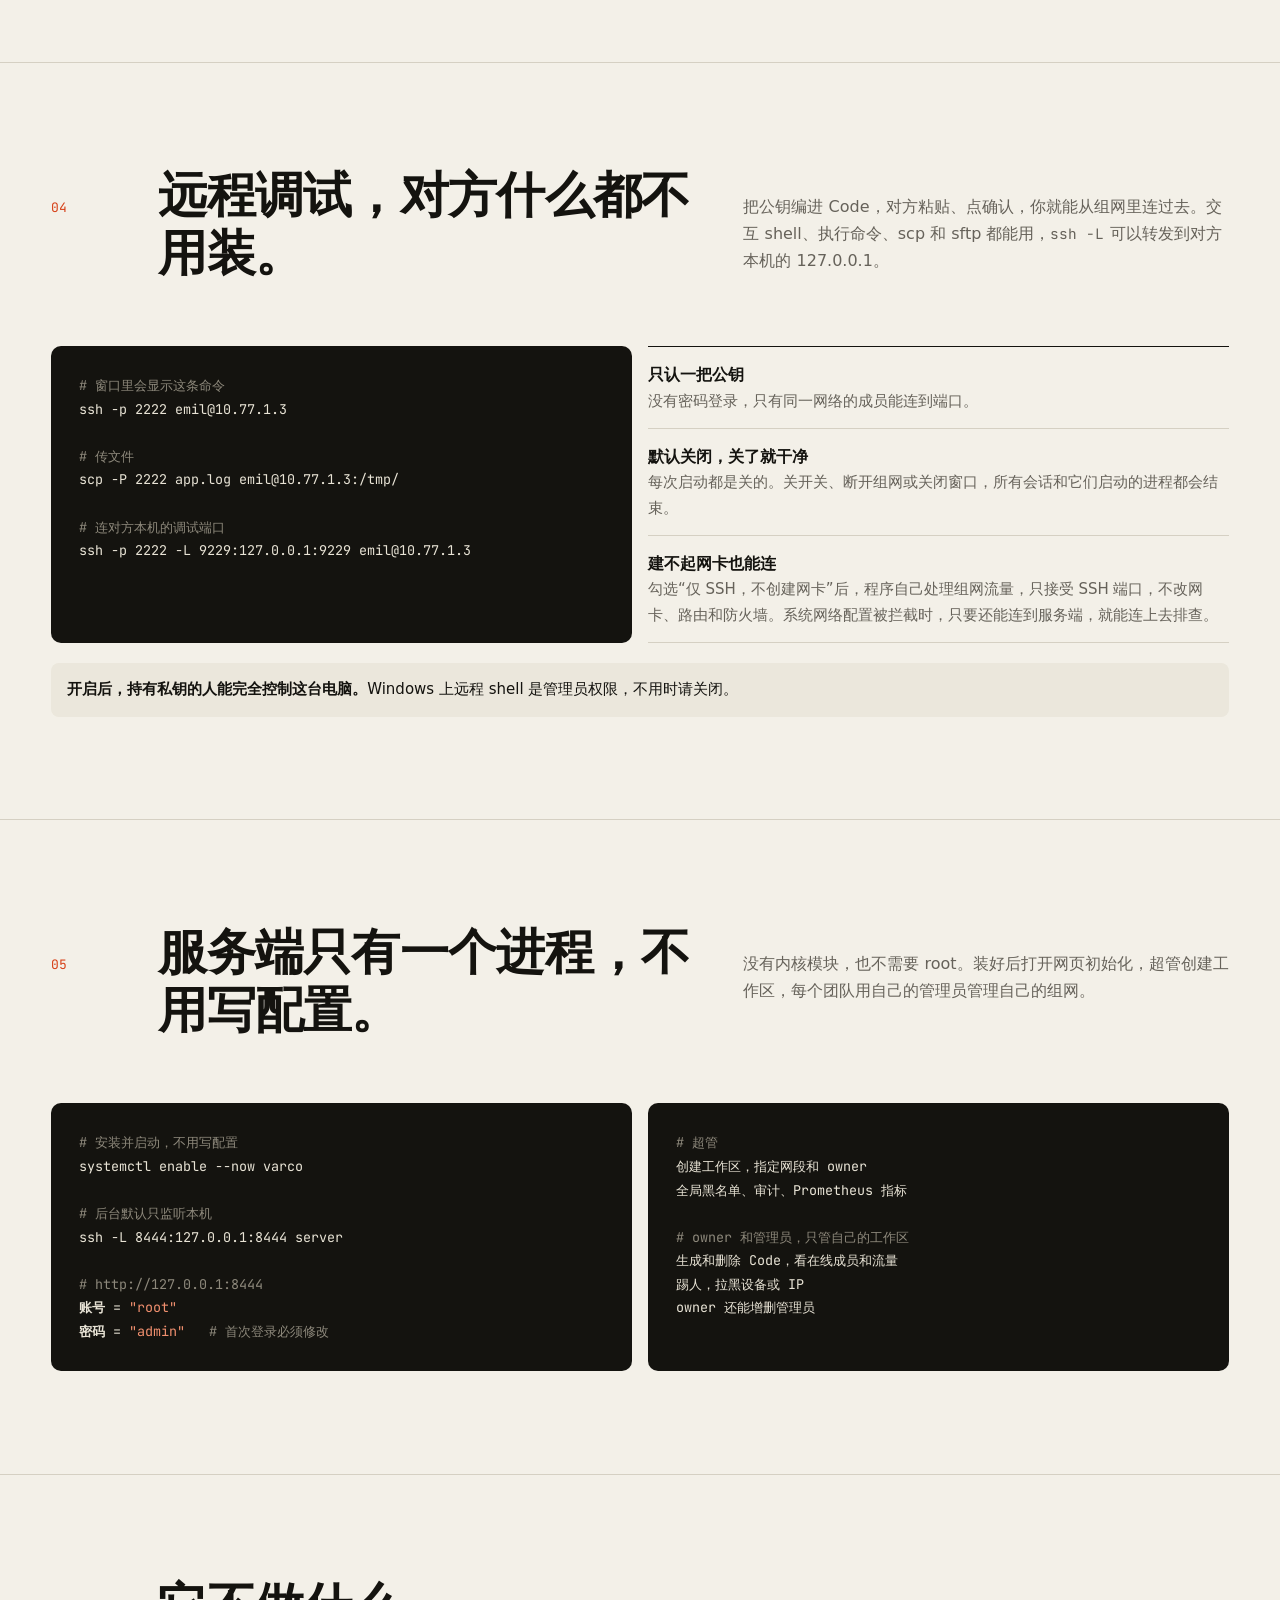
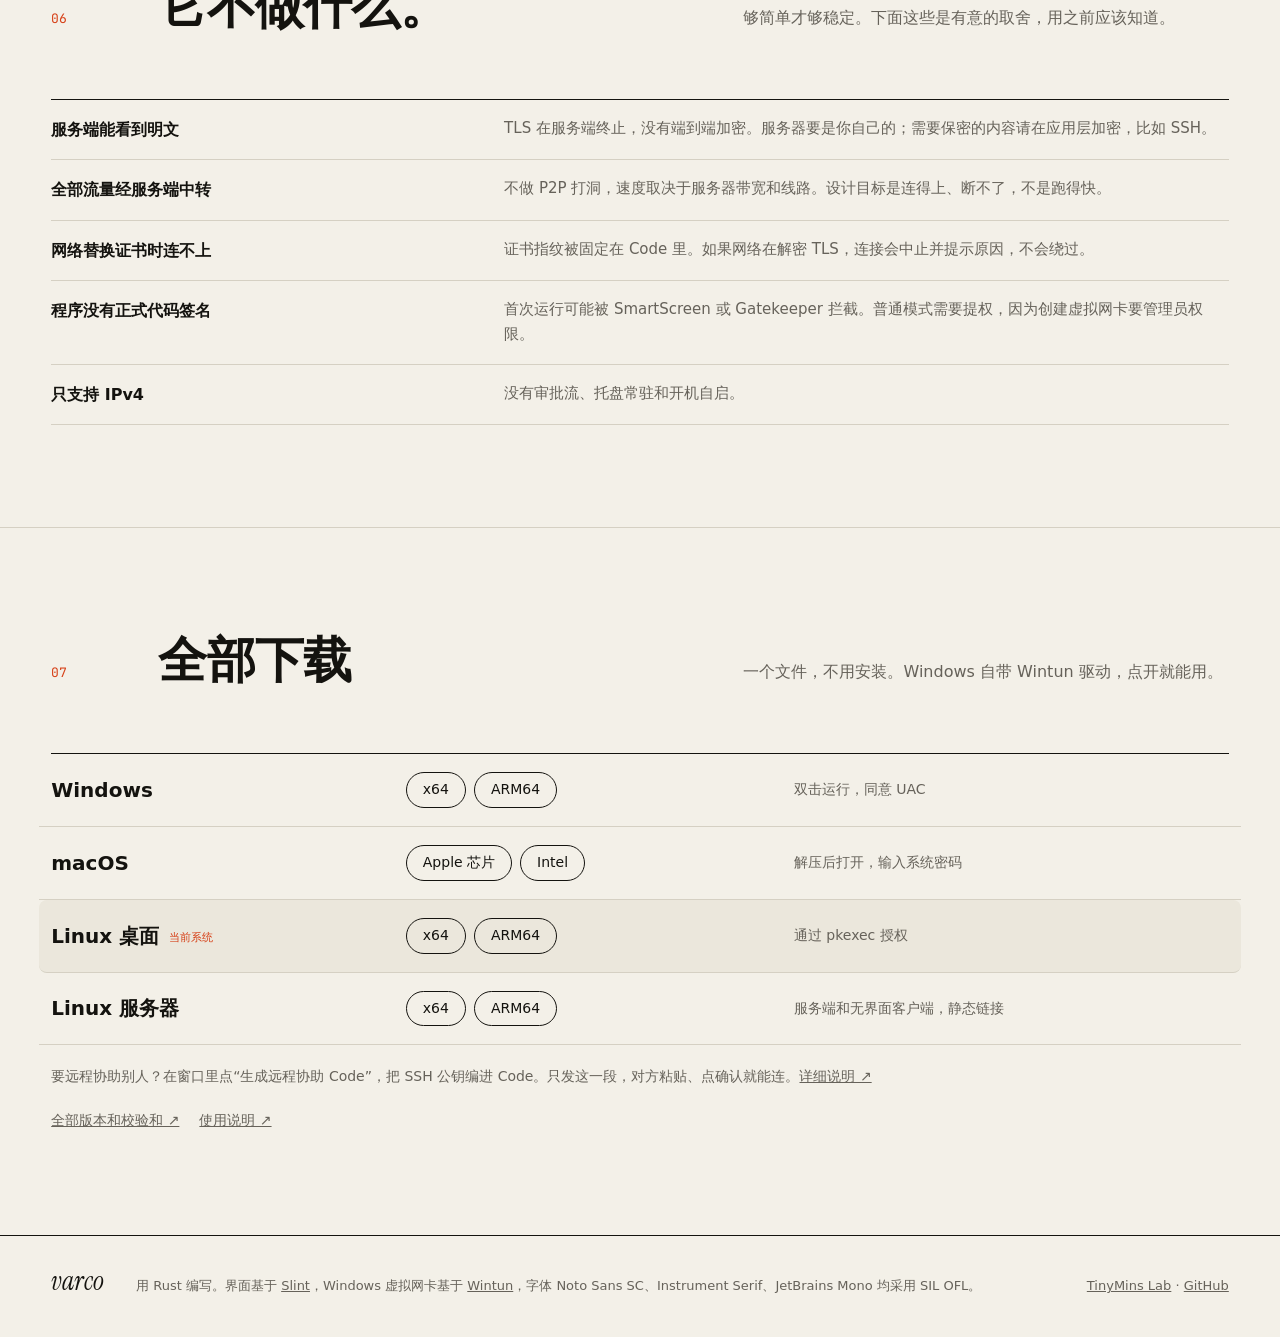
==== commit f6ececec: "Release 1.0.0 The website and README describe the new server again, now that the release they downlo" ====
--- a/site/index.html
+++ b/site/index.html
@@ -92,8 +92,8 @@
     <li>
       <span class="num">1</span>
       <h3>发一段 Code</h3>
-      <p>在服务器上生成，通过你信任的渠道发给对方。</p>
-      <code class="mono">varco server gen-credential</code>
+      <p>在管理后台生成，可以是一次性、限时或永久的，通过你信任的渠道发给对方。</p>
+      <code class="mono">工作区 → Code → 生成</code>
     </li>
     <li>
       <span class="num">2</span>
@@ -213,28 +213,27 @@
 <section class="srv" id="server">
   <header class="sec-head">
     <span class="idx mono">05</span>
-    <h2>服务端只有一个进程，一个文件。</h2>
-    <p>没有数据库，没有管理后台，没有内核模块，也不需要 root。配置里只有地址、网段和凭证。</p>
+    <h2>服务端只有一个进程，不用写配置。</h2>
+    <p>没有内核模块，也不需要 root。装好后打开网页初始化，超管创建工作区，每个团队用自己的管理员管理自己的组网。</p>
   </header>
   <div class="srv-grid">
-<pre class="code mono" tabindex="0" aria-label="服务端配置示例"><span class="c"># config.toml</span>
-<span class="k">listen</span>      = <span class="s">"0.0.0.0:8443"</span>
-<span class="k">public_addr</span> = <span class="s">"vpn.example.com:8443"</span>
-
-<span class="c"># 每个客户一个 network，彼此不通</span>
-[[<span class="k">network</span>]]
-<span class="k">name</span>        = <span class="s">"customer-a"</span>
-<span class="k">cidr</span>        = <span class="s">"10.77.1.0/24"</span>
-<span class="k">credentials</span> = [<span class="s">"…"</span>]</pre>
-<pre class="code mono" tabindex="0" aria-label="服务端操作示例"><span class="c"># 生成一段发给对方的 Code</span>
-varco server gen-credential \
-  --network customer-a
-
-<span class="c"># 启动</span>
+<pre class="code mono" tabindex="0" aria-label="服务端安装示例"><span class="c"># 安装并启动，不用写配置</span>
 systemctl enable --now varco
 
-<span class="c"># 谁上线了，分到什么 IP</span>
-journalctl -u varco -f</pre>
+<span class="c"># 后台默认只监听本机</span>
+ssh -L 8444:127.0.0.1:8444 server
+
+<span class="c"># http://127.0.0.1:8444</span>
+<span class="k">账号</span> = <span class="s">"root"</span>
+<span class="k">密码</span> = <span class="s">"admin"</span>   <span class="c"># 首次登录必须修改</span></pre>
+<pre class="code mono" tabindex="0" aria-label="后台能力示例"><span class="c"># 超管</span>
+创建工作区，指定网段和 owner
+全局黑名单、审计、Prometheus 指标
+
+<span class="c"># owner 和管理员，只管自己的工作区</span>
+生成和删除 Code，看在线成员和流量
+踢人，拉黑设备或 IP
+owner 还能增删管理员</pre>
   </div>
 </section>
 
@@ -254,7 +253,7 @@
     <dt>程序没有正式代码签名</dt>
     <dd>首次运行可能被 SmartScreen 或 Gatekeeper 拦截。普通模式需要提权，因为创建虚拟网卡要管理员权限。</dd>
     <dt>只支持 IPv4</dt>
-    <dd>没有审批流、凭证有效期、托盘常驻和开机自启。撤销凭证就是从配置里删掉再重启服务。</dd>
+    <dd>没有审批流、托盘常驻和开机自启。</dd>
   </dl>
 </section>
 
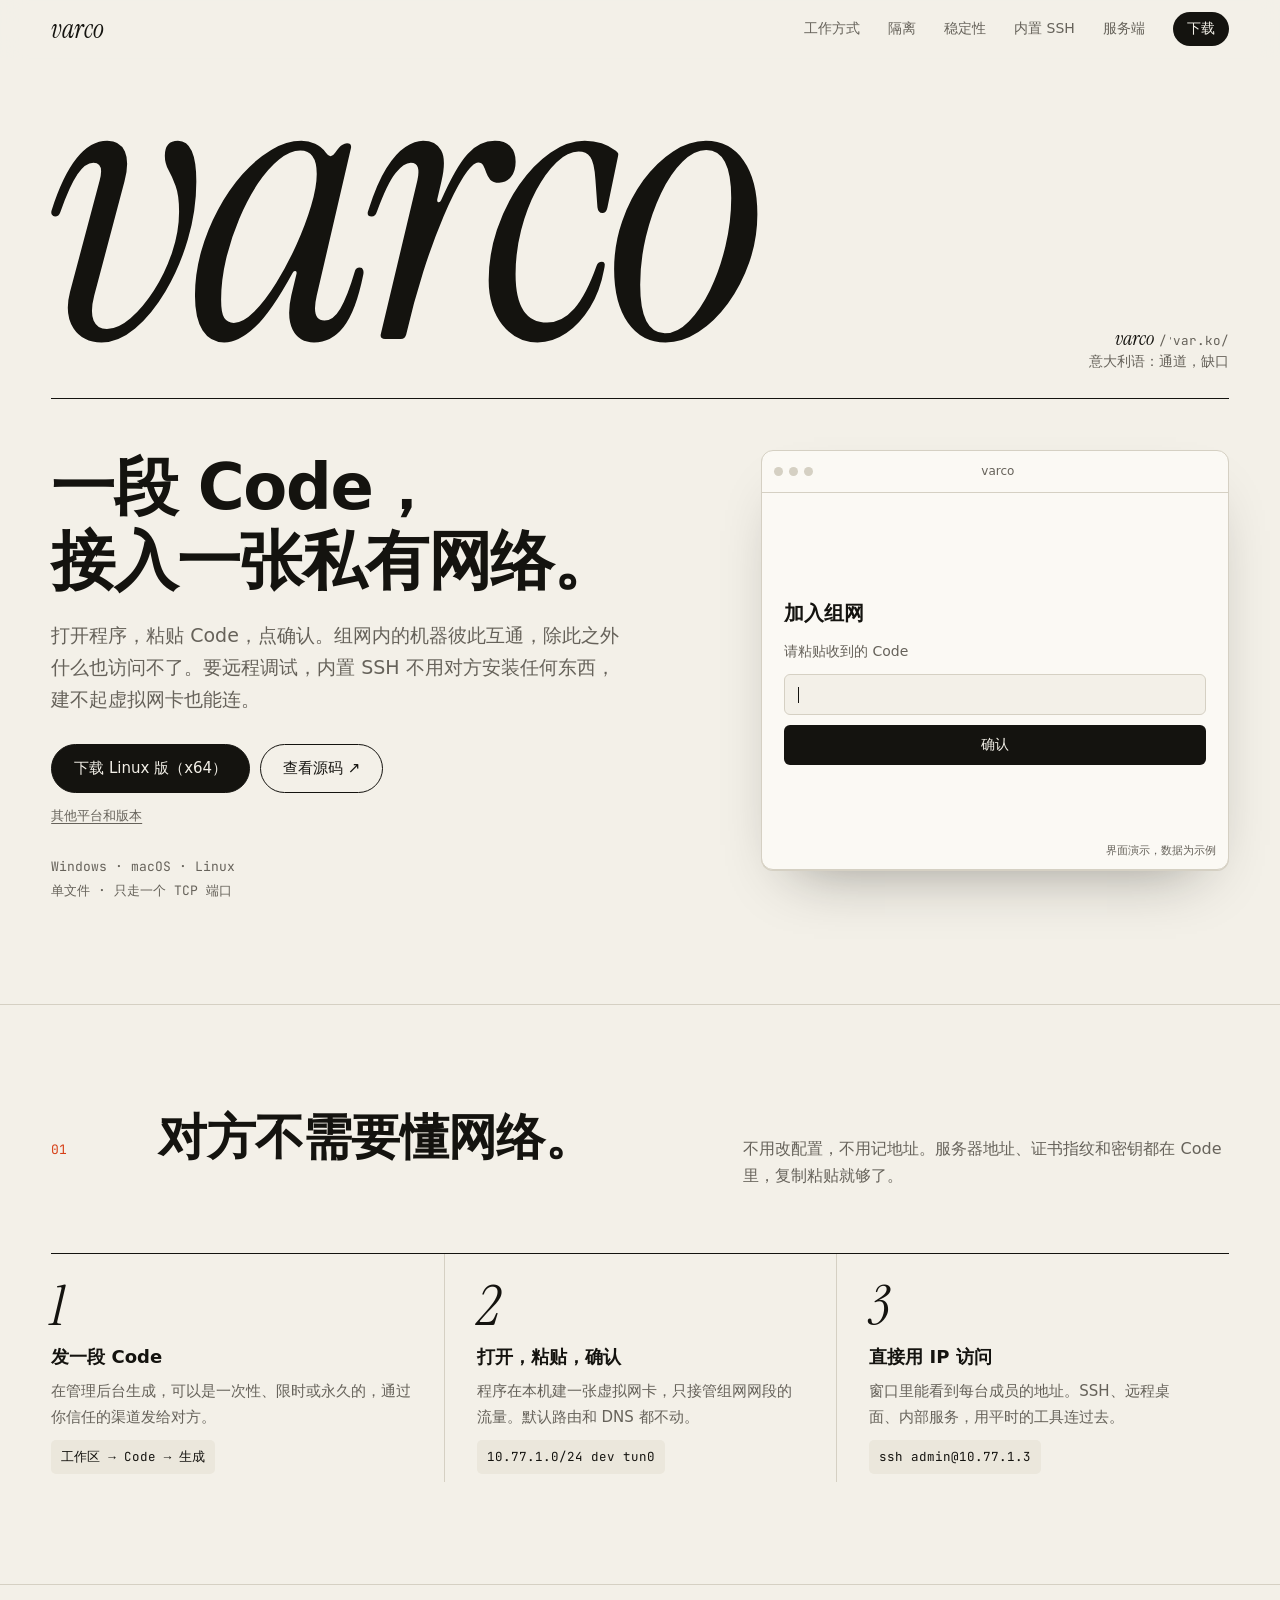
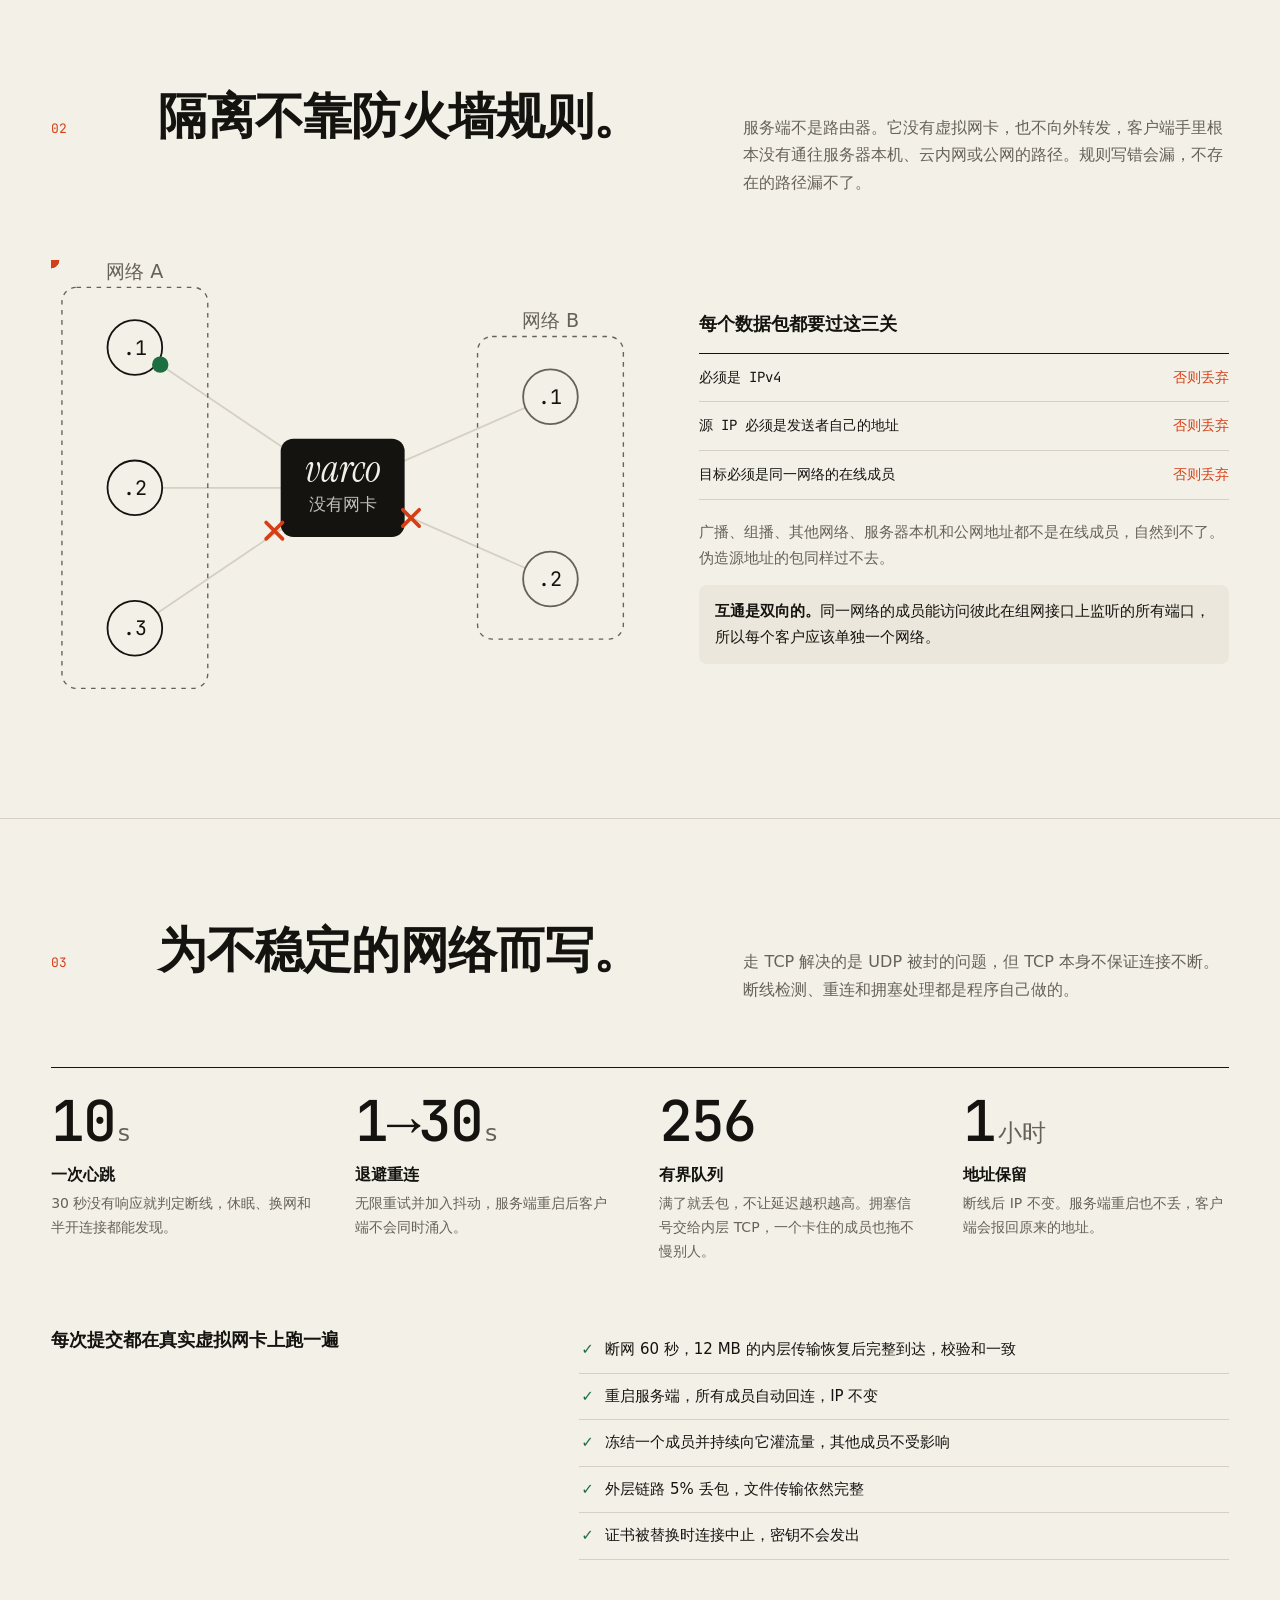
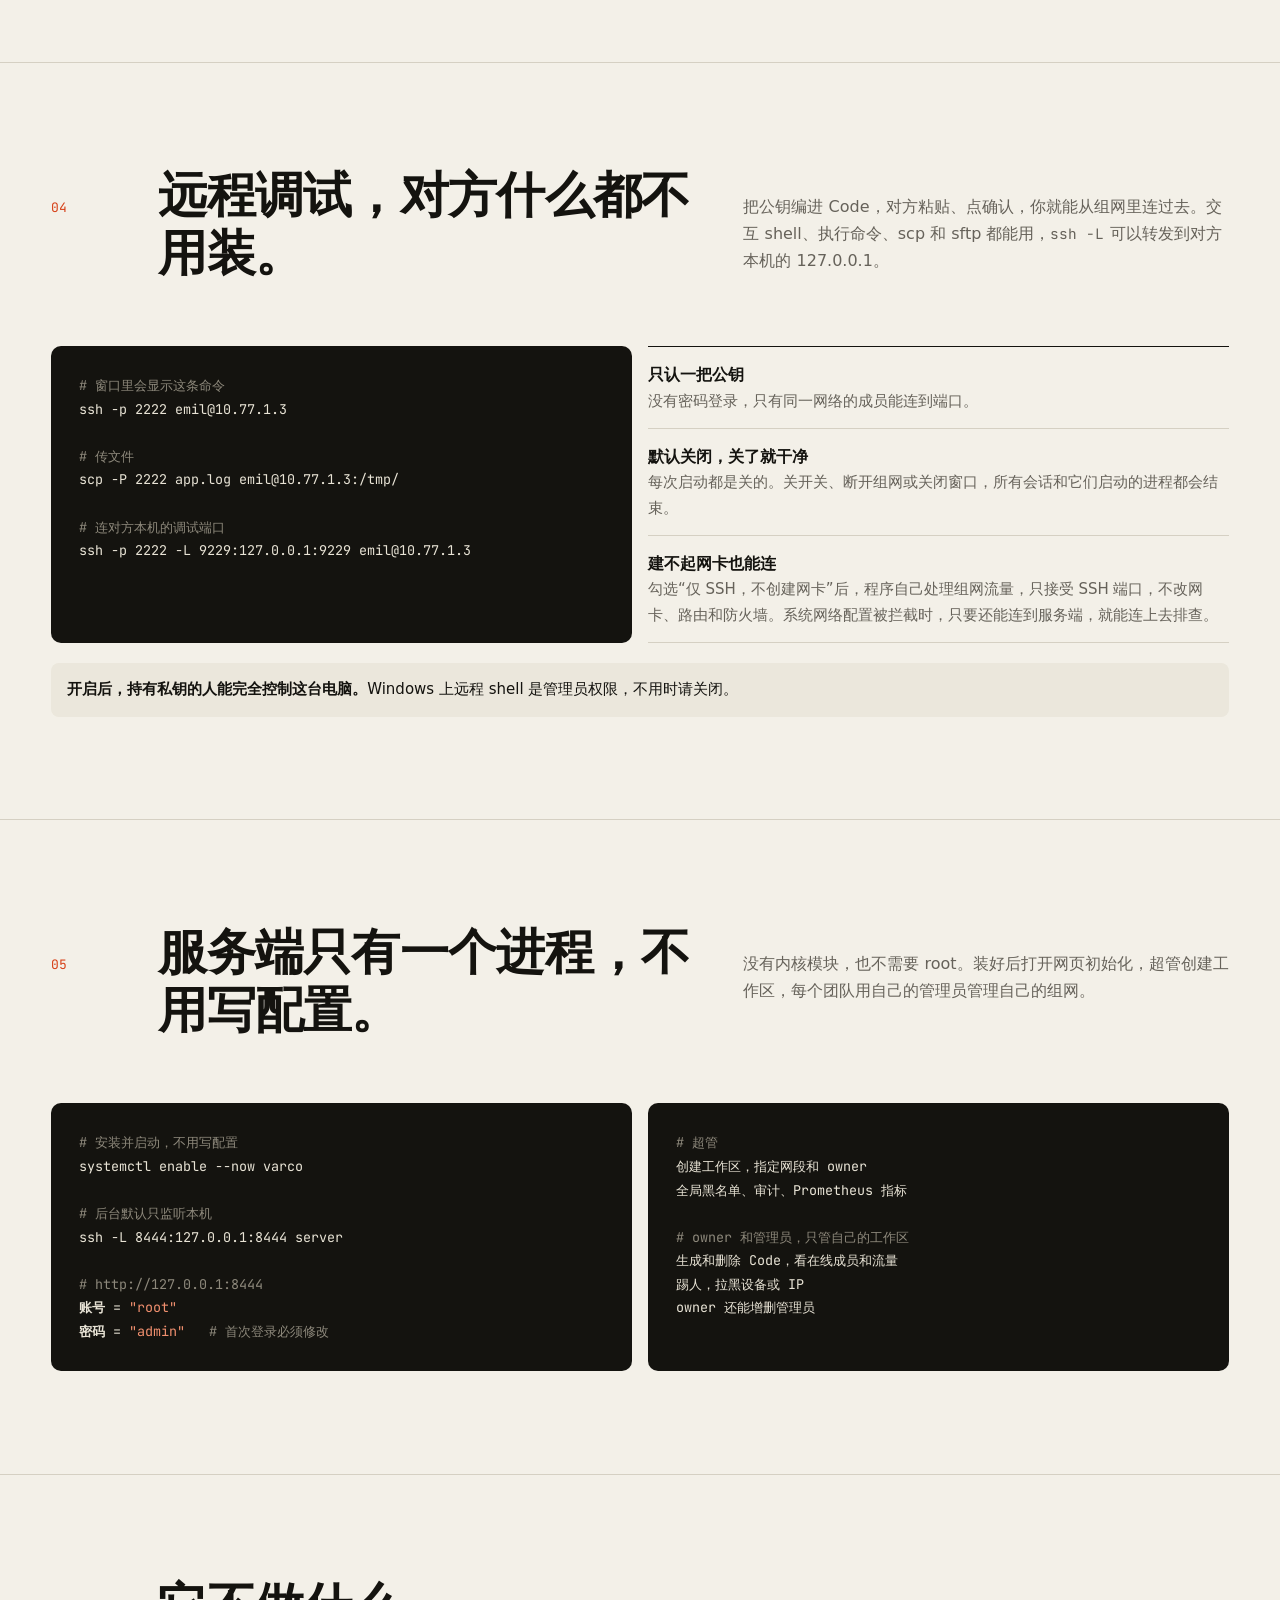
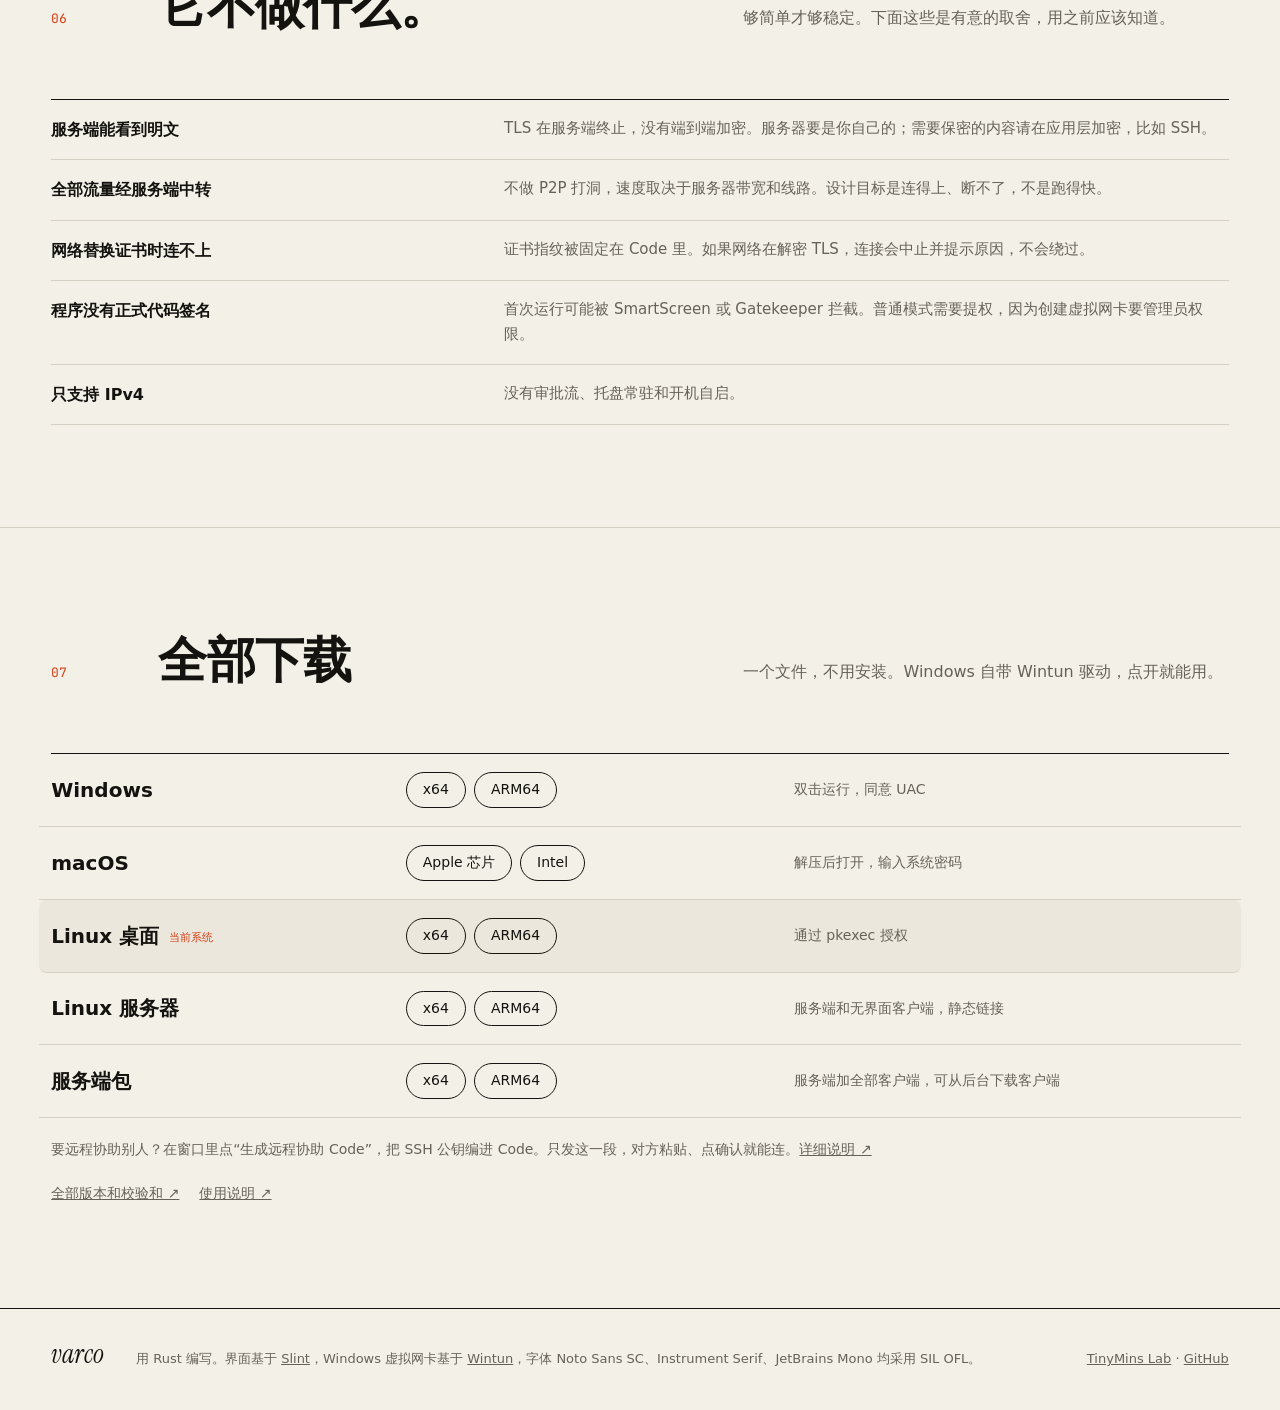
==== commit 5a3bc584: "Document the server package and IP Codes Co-Authored-By: Claude Opus 5.5 <noreply@anthropic.com>" ====
--- a/site/index.html
+++ b/site/index.html
@@ -268,6 +268,7 @@
     <div class="dl-row" data-os="macos"><strong>macOS</strong><span class="dl-links"><a href="https://github.com/tinymins/varco/releases/latest/download/varco-macos-arm64.zip">Apple 芯片</a><a href="https://github.com/tinymins/varco/releases/latest/download/varco-macos-x64.zip">Intel</a></span><em>解压后打开，输入系统密码</em></div>
     <div class="dl-row" data-os="linux"><strong>Linux 桌面</strong><span class="dl-links"><a href="https://github.com/tinymins/varco/releases/latest/download/varco-linux-gui-x64">x64</a><a href="https://github.com/tinymins/varco/releases/latest/download/varco-linux-gui-arm64">ARM64</a></span><em>通过 pkexec 授权</em></div>
     <div class="dl-row" data-os="server"><strong>Linux 服务器</strong><span class="dl-links"><a href="https://github.com/tinymins/varco/releases/latest/download/varco-linux-x64">x64</a><a href="https://github.com/tinymins/varco/releases/latest/download/varco-linux-arm64">ARM64</a></span><em>服务端和无界面客户端，静态链接</em></div>
+    <div class="dl-row" data-os="server-package"><strong>服务端包</strong><span class="dl-links"><a href="https://github.com/tinymins/varco/releases/latest/download/varco-server-linux-x64.tar.gz">x64</a><a href="https://github.com/tinymins/varco/releases/latest/download/varco-server-linux-arm64.tar.gz">ARM64</a></span><em>服务端加全部客户端，可从后台下载客户端</em></div>
   </div>
   <p class="dl-note">要远程协助别人？在窗口里点“生成远程协助 Code”，把 SSH 公钥编进 Code。只发这一段，对方粘贴、点确认就能连。<a href="https://github.com/tinymins/varco#一键拉起">详细说明 ↗</a></p>
   <p class="dl-more"><a href="https://github.com/tinymins/varco/releases">全部版本和校验和 ↗</a><a href="https://github.com/tinymins/varco#readme">使用说明 ↗</a></p>
